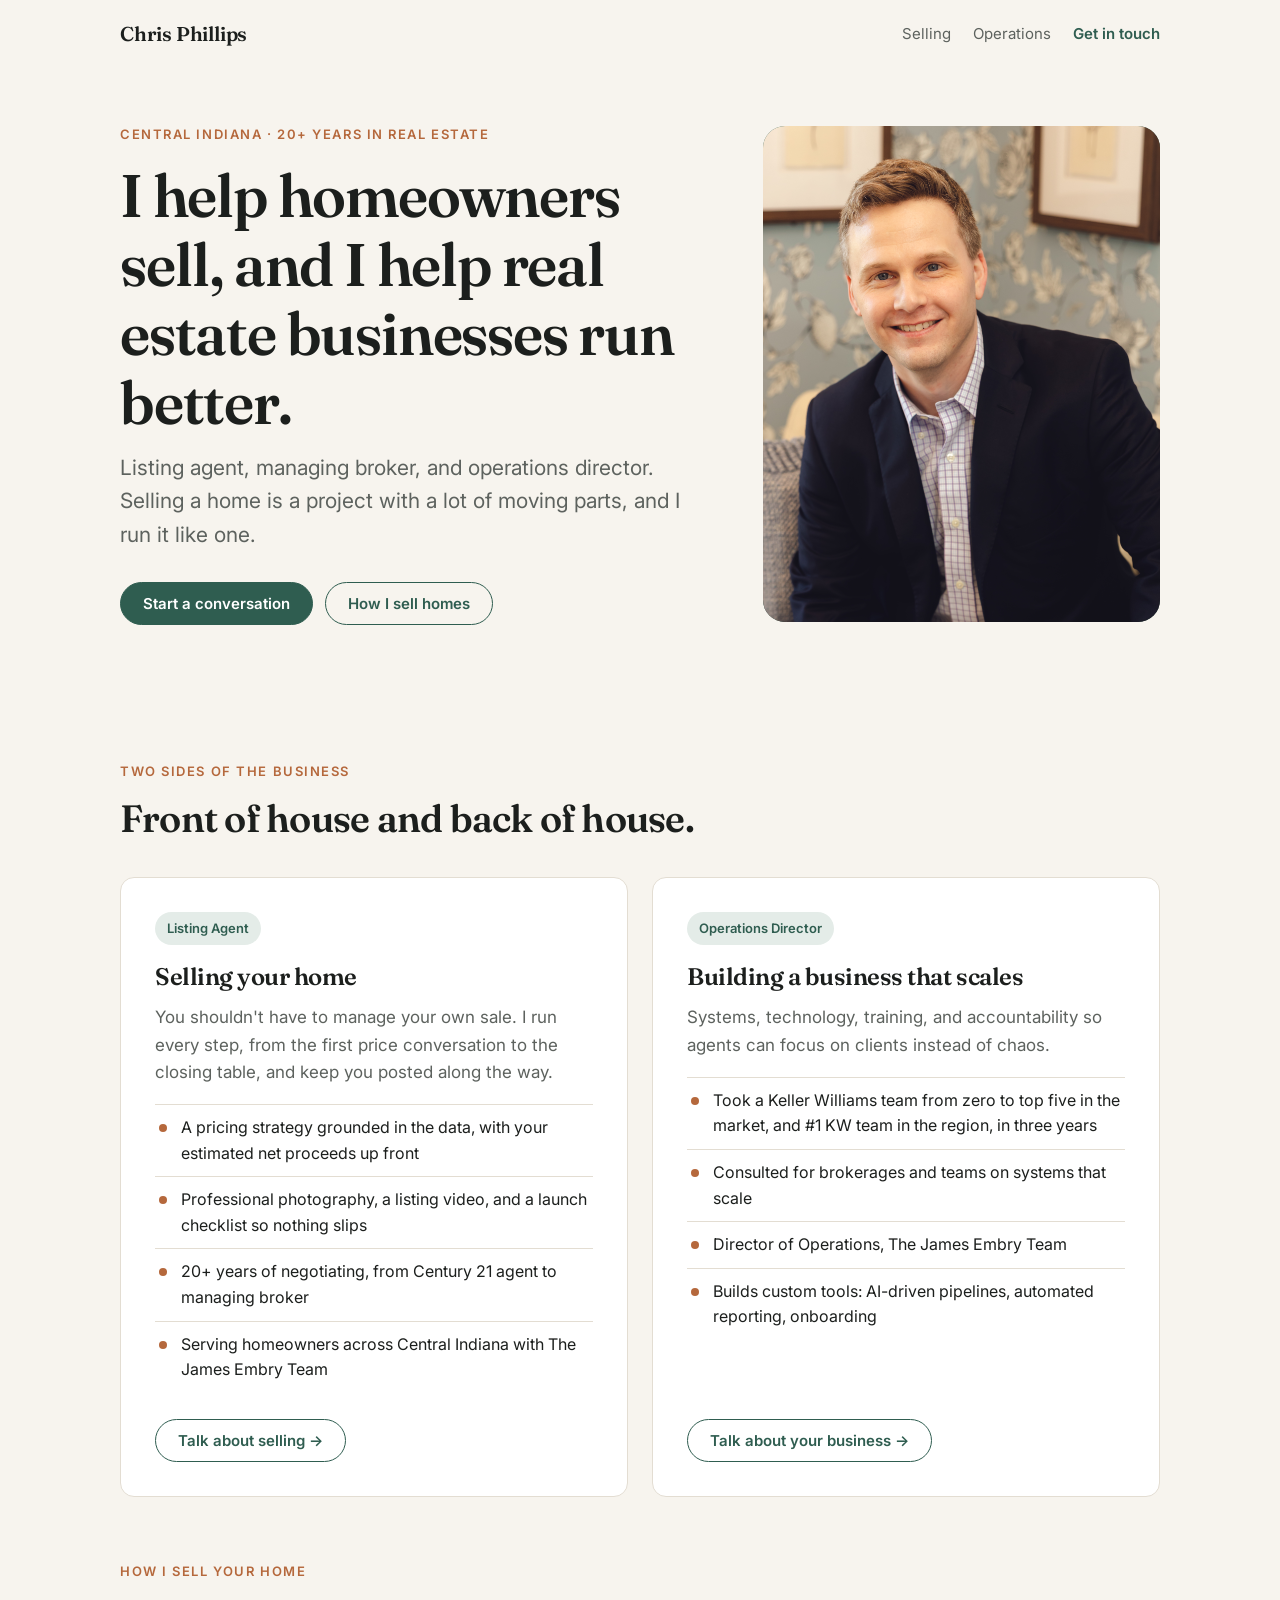
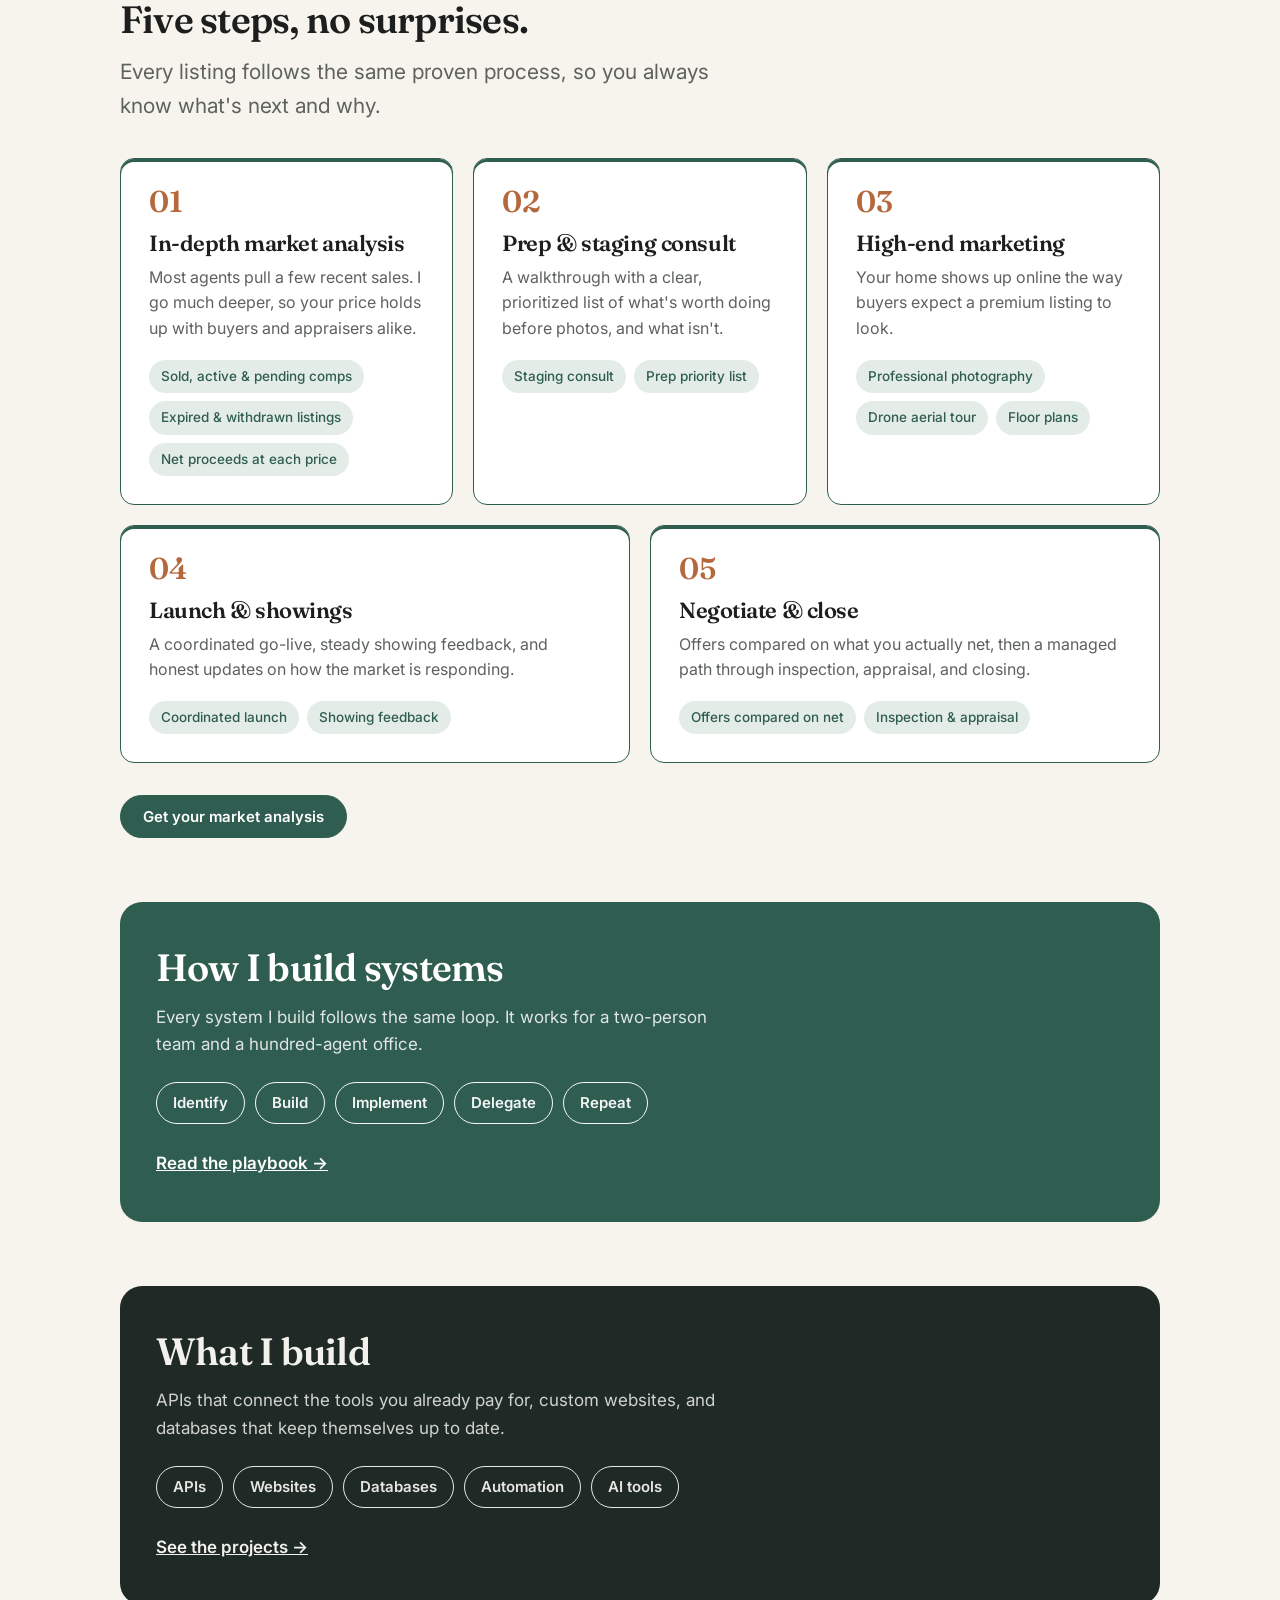
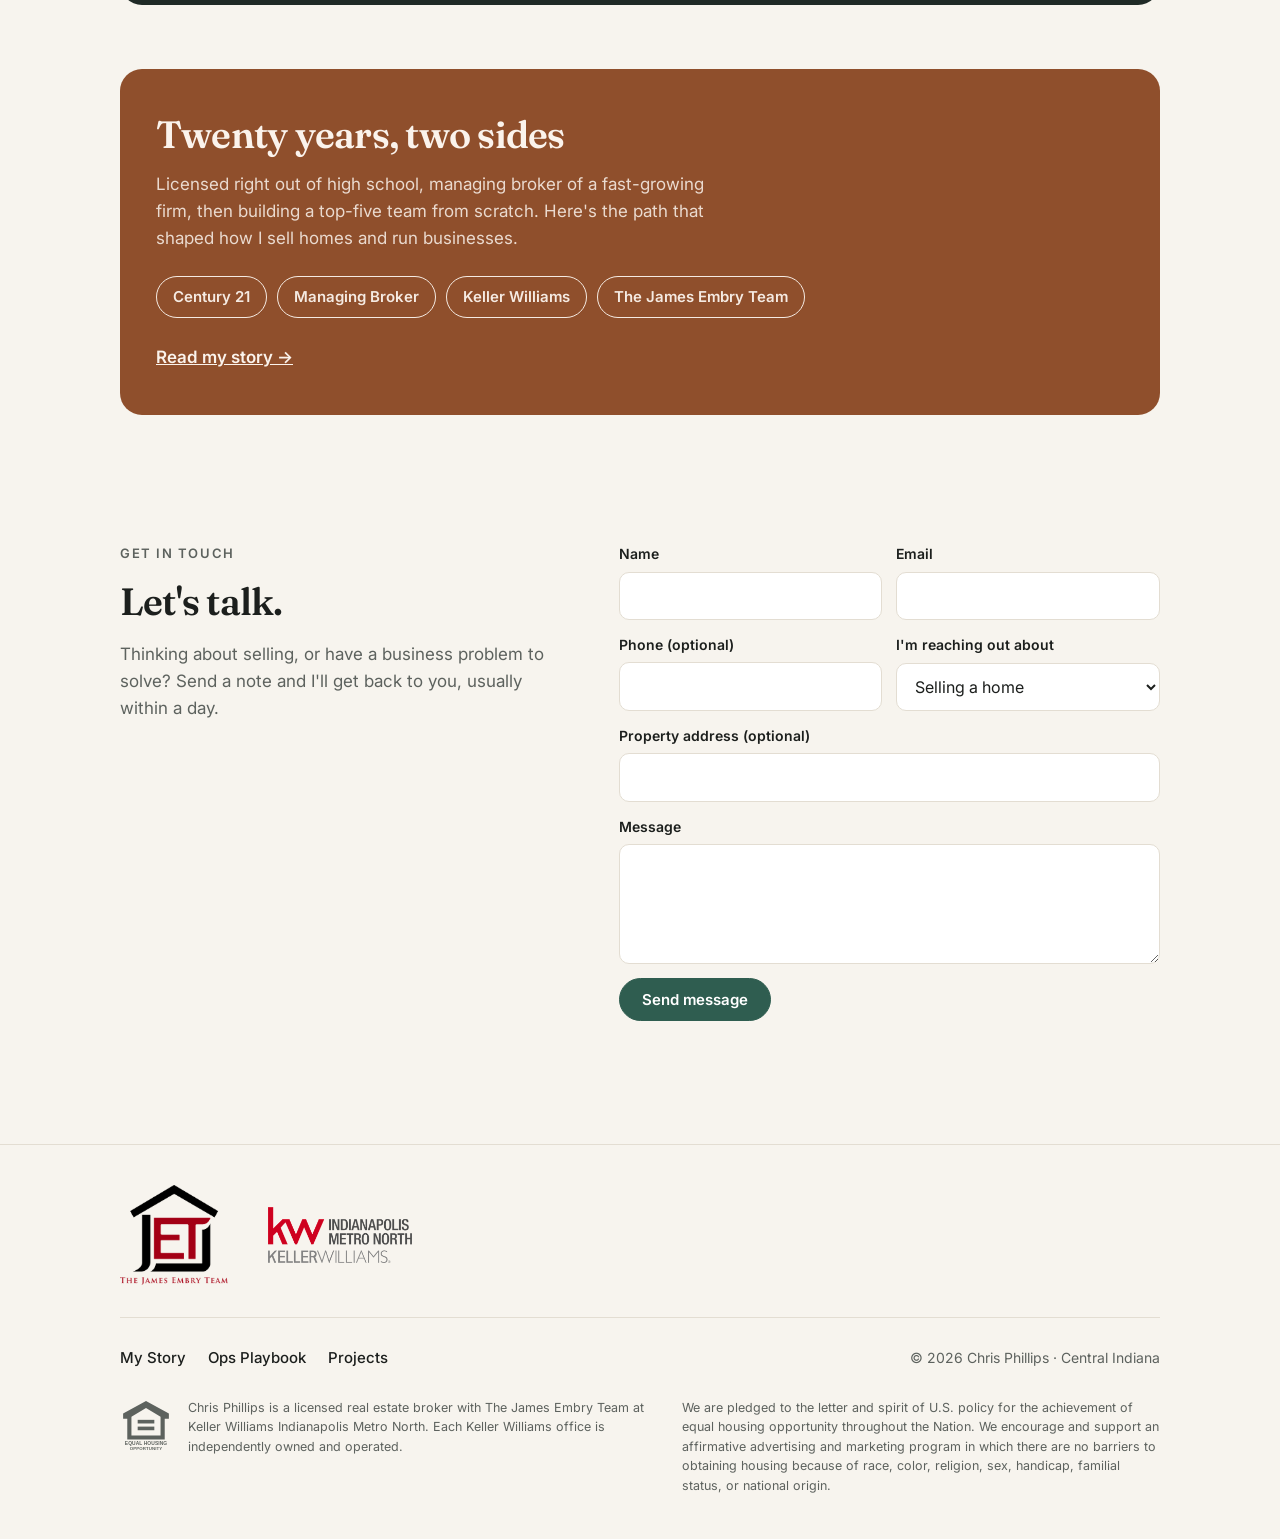
==== index.html @ 68f27537 "Remove email address; forms only" ====
<!doctype html>
<html lang="en">
<head>
  <meta charset="utf-8">
  <meta name="viewport" content="width=device-width, initial-scale=1">
  <title>Chris Phillips — Real Estate &amp; Operations</title>
  <meta name="description" content="Chris Phillips helps Central Indiana homeowners sell with a proven, systems-driven listing process. 20+ years as a listing agent, managing broker, and operations director.">
  <meta property="og:title" content="Chris Phillips — Real Estate & Operations">
  <meta property="og:description" content="Helping Central Indiana homeowners sell, and helping real estate businesses run better.">
  <meta property="og:url" content="https://chrisphillips.co/">
  <link rel="icon" href="/favicon.ico" sizes="48x48">
  <link rel="icon" href="/favicon.svg" type="image/svg+xml">
  <link rel="apple-touch-icon" href="/apple-touch-icon.png">
  <link rel="manifest" href="/site.webmanifest">
  <meta name="theme-color" content="#2f5d50">
  <link rel="preconnect" href="https://fonts.googleapis.com">
  <link rel="preconnect" href="https://fonts.gstatic.com" crossorigin>
  <link href="https://fonts.googleapis.com/css2?family=Fraunces:opsz,wght@9..144,600&family=Inter:wght@400;500;600&display=swap" rel="stylesheet">
  <link rel="stylesheet" href="styles.css">
</head>
<body>
  <div class="wrap">
    <nav class="nav">
      <a class="brand" href="/">Chris Phillips</a>
      <div class="nav-links">
        <a href="#selling">Selling</a>
        <a href="#operations">Operations</a>
        <a class="nav-cta" href="#contact">Get in touch</a>
      </div>
    </nav>

    <!-- HERO -->
    <header class="hero">
      <div>
        <p class="eyebrow">Central Indiana · 20+ years in real estate</p>
        <h1>I help homeowners sell, and I help real estate businesses run better.</h1>
        <p class="lede">Listing agent, managing broker, and operations director. Selling a home is a project with a lot of moving parts, and I run it like one.</p>
        <div class="btns">
          <a class="btn btn-primary" href="#contact">Start a conversation</a>
          <a class="btn btn-ghost" href="#process">How I sell homes</a>
        </div>
      </div>
      <div class="portrait fx-frame">
        <span>CP</span>
        <img src="images/chris_phillips.png" alt="Chris Phillips" data-fx onerror="this.remove()">
      </div>
    </header>
  </div>

  <!-- TWO PILLARS -->
  <section>
    <div class="wrap">
      <div class="section-head">
        <p class="eyebrow">Two sides of the business</p>
        <h2>Front of house and back of house.</h2>
      </div>
      <div class="pillars">
        <article class="card" id="selling">
          <span class="tag">Listing Agent</span>
          <h3>Selling your home</h3>
          <p>You shouldn't have to manage your own sale. I run every step, from the first price conversation to the closing table, and keep you posted along the way.</p>
          <ul>
            <li>A pricing strategy grounded in the data, with your estimated net proceeds up front</li>
            <li>Professional photography, a listing video, and a launch checklist so nothing slips</li>
            <li>20+ years of negotiating, from Century 21 agent to managing broker</li>
            <li>Serving homeowners across Central Indiana with The James Embry Team</li>
          </ul>
          <a class="btn btn-ghost" href="#contact" data-topic="Selling a home">Talk about selling →</a>
        </article>

        <article class="card" id="operations">
          <span class="tag">Operations Director</span>
          <h3>Building a business that scales</h3>
          <p>Systems, technology, training, and accountability so agents can focus on clients instead of chaos.</p>
          <ul>
            <li>Took a Keller Williams team from zero to top five in the market, and #1 KW team in the region, in three years</li>
            <li>Consulted for brokerages and teams on systems that scale</li>
            <li>Director of Operations, The James Embry Team</li>
            <li>Builds custom tools: AI-driven pipelines, automated reporting, onboarding</li>
          </ul>
          <a class="btn btn-ghost" href="#contact" data-topic="Operations / consulting">Talk about your business →</a>
        </article>
      </div>
    </div>
  </section>

  <!-- SELLER PROCESS -->
  <section id="process" style="padding-top:0">
    <div class="wrap">
      <div class="section-head">
        <p class="eyebrow">How I sell your home</p>
        <h2>Five steps, no surprises.</h2>
        <p class="lede" style="margin:0">Every listing follows the same proven process, so you always know what's next and why.</p>
      </div>
      <ol class="process">
        <li class="process-step">
          <span class="process-num">01</span>
          <h3>In-depth market analysis</h3>
          <p>Most agents pull a few recent sales. I go much deeper, so your price holds up with buyers and appraisers alike.</p>
          <ul class="chips">
            <li>Sold, active &amp; pending comps</li>
            <li>Expired &amp; withdrawn listings</li>
            <li>Net proceeds at each price</li>
          </ul>
        </li>
        <li class="process-step">
          <span class="process-num">02</span>
          <h3>Prep &amp; staging consult</h3>
          <p>A walkthrough with a clear, prioritized list of what's worth doing before photos, and what isn't.</p>
          <ul class="chips">
            <li>Staging consult</li>
            <li>Prep priority list</li>
          </ul>
        </li>
        <li class="process-step">
          <span class="process-num">03</span>
          <h3>High-end marketing</h3>
          <p>Your home shows up online the way buyers expect a premium listing to look.</p>
          <ul class="chips">
            <li>Professional photography</li>
            <li>Drone aerial tour</li>
            <li>Floor plans</li>
          </ul>
        </li>
        <li class="process-step">
          <span class="process-num">04</span>
          <h3>Launch &amp; showings</h3>
          <p>A coordinated go-live, steady showing feedback, and honest updates on how the market is responding.</p>
          <ul class="chips">
            <li>Coordinated launch</li>
            <li>Showing feedback</li>
          </ul>
        </li>
        <li class="process-step">
          <span class="process-num">05</span>
          <h3>Negotiate &amp; close</h3>
          <p>Offers compared on what you actually net, then a managed path through inspection, appraisal, and closing.</p>
          <ul class="chips">
            <li>Offers compared on net</li>
            <li>Inspection &amp; appraisal</li>
          </ul>
        </li>
      </ol>
      <div class="btns" style="margin-top:32px">
        <a class="btn btn-primary" href="#contact" data-topic="Selling a home">Get your market analysis</a>
      </div>
    </div>
  </section>

  <!-- METHOD -->
  <section style="padding-top:0">
    <div class="wrap">
      <div class="method">
        <h2>How I build systems</h2>
        <p>Every system I build follows the same loop. It works for a two-person team and a hundred-agent office.</p>
        <div class="steps">
          <span>Identify</span><span>Build</span><span>Implement</span><span>Delegate</span><span>Repeat</span>
        </div>
        <a href="playbook.html">Read the playbook →</a>
      </div>
    </div>
  </section>

  <!-- PROJECTS -->
  <section style="padding-top:0">
    <div class="wrap">
      <div class="method method--ink">
        <h2>What I build</h2>
        <p>APIs that connect the tools you already pay for, custom websites, and databases that keep themselves up to date.</p>
        <div class="steps">
          <span>APIs</span><span>Websites</span><span>Databases</span><span>Automation</span><span>AI tools</span>
        </div>
        <a href="projects.html">See the projects →</a>
      </div>
    </div>
  </section>

  <!-- STORY -->
  <section style="padding-top:0">
    <div class="wrap">
      <div class="method method--warm">
        <h2>Twenty years, two sides</h2>
        <p>Licensed right out of high school, managing broker of a fast-growing firm, then building a top-five team from scratch. Here's the path that shaped how I sell homes and run businesses.</p>
        <div class="steps">
          <span>Century 21</span><span>Managing Broker</span><span>Keller Williams</span><span>The James Embry Team</span>
        </div>
        <a href="story.html">Read my story →</a>
      </div>
    </div>
  </section>

  <!-- CONTACT -->
  <section id="contact">
    <div class="wrap contact">
      <div class="contact-meta">
        <p class="eyebrow">Get in touch</p>
        <h2>Let's talk.</h2>
        <p>Thinking about selling, or have a business problem to solve? Send a note and I'll get back to you, usually within a day.</p>
      </div>

      <form id="contact-form" novalidate>
        <div class="row">
          <label>Name<input name="name" required autocomplete="name"></label>
          <label>Email<input type="email" name="email" required autocomplete="email"></label>
        </div>
        <div class="row">
          <label>Phone (optional)<input type="tel" name="phone" autocomplete="tel"></label>
          <label>I'm reaching out about
            <select name="topic" id="topic">
              <option>Selling a home</option>
              <option>Operations / consulting</option>
              <option>Joining a team</option>
              <option>Something else</option>
            </select>
          </label>
        </div>
        <label id="address-field">Property address (optional)<input name="property_address" autocomplete="street-address"></label>
        <label>Message<textarea name="message" required></textarea></label>
        <input class="hp" type="text" name="company" tabindex="-1" autocomplete="off" aria-hidden="true">
        <div><button class="btn btn-primary" type="submit">Send message</button></div>
        <p class="form-status" id="form-status" role="status"></p>
      </form>
    </div>
  </section>

  <footer>
    <div class="wrap">
      <div class="foot-brands">
        <picture>
          <source srcset="images/logos/jet-dark.png" media="(prefers-color-scheme: dark)">
          <img class="logo-jet" src="images/logos/jet.png" alt="The James Embry Team" width="320" height="295" loading="lazy">
        </picture>
        <picture>
          <source srcset="images/logos/kw-dark.png" media="(prefers-color-scheme: dark)">
          <img class="logo-kw" src="images/logos/kw.png" alt="Keller Williams Indianapolis Metro North" width="560" height="218" loading="lazy">
        </picture>
      </div>
      <div class="foot">
        <div class="foot-links">
          <a href="story.html">My Story</a>
          <a href="playbook.html">Ops Playbook</a>
          <a href="projects.html">Projects</a>
        </div>
        <p class="fine">© <span id="yr">2026</span> Chris Phillips · Central Indiana</p>
      </div>
      <div class="legal">
        <svg class="eho" xmlns="http://www.w3.org/2000/svg" viewBox="0 0 100 100" role="img" aria-label="Equal Housing Opportunity"><path d="M50 6 6 30v10h8v40h72V40h8V30L50 6Zm28 66H22V36l28-17 28 17v36Z" fill="currentColor"/><rect x="34" y="42" width="32" height="7" fill="currentColor"/><rect x="34" y="55" width="32" height="7" fill="currentColor"/><text x="50" y="91" text-anchor="middle" font-family="Arial, Helvetica, sans-serif" font-weight="700" font-size="9.4" letter-spacing=".2" fill="currentColor">EQUAL HOUSING</text><text x="50" y="100" text-anchor="middle" font-family="Arial, Helvetica, sans-serif" font-weight="700" font-size="8.4" letter-spacing=".2" fill="currentColor">OPPORTUNITY</text></svg>
        <p>Chris Phillips is a licensed real estate broker with The James Embry Team at Keller Williams Indianapolis Metro North. Each Keller Williams office is independently owned and operated.</p>
        <p>We are pledged to the letter and spirit of U.S. policy for the achievement of equal housing opportunity throughout the Nation. We encourage and support an affirmative advertising and marketing program in which there are no barriers to obtaining housing because of race, color, religion, sex, handicap, familial status, or national origin.</p>
      </div>
    </div>
  </footer>

  <script src="fx-image.js" defer></script>
  <script src="site-config.js"></script>
  <script src="leads.js"></script>
  <script>
    document.getElementById('yr').textContent = new Date().getFullYear();

    // Card buttons pre-select the topic
    document.querySelectorAll('[data-topic]').forEach(function (a) {
      a.addEventListener('click', function () {
        document.getElementById('topic').value = a.dataset.topic;
      });
    });

    // Show the property address field only for seller inquiries
    var topicSel = document.getElementById('topic');
    var addr = document.getElementById('address-field');
    function syncAddress() { addr.style.display = topicSel.value === 'Selling a home' ? '' : 'none'; }
    topicSel.addEventListener('change', syncAddress);
    document.querySelectorAll('[data-topic]').forEach(function (a) { a.addEventListener('click', syncAddress); });
    syncAddress();

    // Submit to the Google Sheet (via Apps Script); falls back to email until it's connected
    var form = document.getElementById('contact-form');
    var formStatus = document.getElementById('form-status');
    var cfg = window.SITE_CONFIG || {};
    form.addEventListener('submit', function (e) {
      e.preventDefault();
      if (!form.reportValidity()) return;
      var d = new FormData(form);
      var fields = {
        form: 'website-contact',
        lead_id: Leads.newId(),
        stage: 'complete',
        name: d.get('name'), email: d.get('email'), phone: d.get('phone') || '',
        topic: d.get('topic'),
        address: d.get('topic') === 'Selling a home' ? (d.get('property_address') || '') : '',
        message: d.get('message'),
        company: d.get('company')
      };
      if (!Leads.configured) {
        formStatus.textContent = 'The form is temporarily unavailable. Please try again shortly.';
        return;
      }
      var btn = form.querySelector('button[type=submit]');
      btn.disabled = true; formStatus.textContent = 'Sending\u2026';
      Leads.submit(fields).then(function () {
        form.reset(); syncAddress(); formStatus.textContent = 'Thanks! I\u2019ll be in touch soon.';
      }).catch(function () {
        formStatus.textContent = 'Something went wrong. Please check your connection and try again.';
      }).then(function () { btn.disabled = false; });
    });
  </script>
</body>
</html>
---- styles.css ----
/* chrisphillips.co — shared styles */
:root {
  --bg: #f7f4ee;
  --surface: #ffffff;
  --ink: #1c1f1d;
  --muted: #5d625e;
  --line: #e3ddd2;
  --accent: #2f5d50;       /* deep green */
  --accent-ink: #ffffff;
  --accent-soft: #e4ece8;
  --warm: #b5683c;         /* copper highlight */
  --shine-a: #c08a2a;      /* gold glint */
  --shine-b: #f2c75c;      /* hot spot */
  --radius: 14px;
  --max: 1080px;
  --serif: "Fraunces", Georgia, serif;
  --sans: "Inter", system-ui, -apple-system, "Segoe UI", sans-serif;
}
@media (prefers-color-scheme: dark) {
  :root {
    --bg: #141715;
    --surface: #1c201e;
    --ink: #eef0ec;
    --muted: #a3aaa5;
    --line: #2d332f;
    --accent: #7fb8a5;
    --accent-ink: #0f1311;
    --accent-soft: #23302b;
    --warm: #e0996d;
    --shine-a: #e9c98a;
    --shine-b: #ffffff;
  }
}

* { box-sizing: border-box; }
[hidden] { display: none !important; }
html { scroll-behavior: smooth; }
body {
  margin: 0;
  background: var(--bg);
  color: var(--ink);
  font: 400 17px/1.6 var(--sans);
  -webkit-font-smoothing: antialiased;
}
img { max-width: 100%; display: block; }
a { color: var(--accent); }
.wrap { max-width: var(--max); margin: 0 auto; padding: 0 20px; }

/* Nav */
.nav { display: flex; align-items: center; justify-content: space-between; padding: 22px 0; }
.brand { font: 600 20px/1 var(--serif); color: var(--ink); text-decoration: none; letter-spacing: -0.01em; }
.nav-links { display: flex; gap: 22px; }
.nav-links a { color: var(--muted); text-decoration: none; font-size: 15px; }
.nav-links a:hover { color: var(--ink); }
@media (max-width: 600px) { .nav-links a:not(.nav-cta) { display: none; } }
.nav-cta { color: var(--accent) !important; font-weight: 600; }

/* Type */
h1, h2, h3 { font-family: var(--serif); font-weight: 600; letter-spacing: -0.02em; line-height: 1.15; margin: 0 0 14px; }
h1 { font-size: clamp(36px, 6vw, 60px); }
h2 { font-size: clamp(28px, 4vw, 38px); }
h3 { font-size: 24px; }
.eyebrow { font-size: 13px; font-weight: 600; letter-spacing: 0.12em; text-transform: uppercase; color: var(--warm); margin: 0 0 16px; }
.lede { font-size: clamp(18px, 2.2vw, 21px); color: var(--muted); max-width: 620px; margin: 0 0 30px; }

/* Buttons */
.btns { display: flex; flex-wrap: wrap; gap: 12px; }
.btn {
  display: inline-block; padding: 13px 22px; border-radius: 999px;
  font: 600 15px/1 var(--sans); text-decoration: none; cursor: pointer;
  border: 1.5px solid var(--accent); transition: transform .15s, background .15s;
}
.btn:hover { transform: translateY(-1px); }
.btn-primary { background: var(--accent); color: var(--accent-ink); }
.btn-ghost { background: transparent; color: var(--accent); }

/* Hero */
.hero { display: grid; grid-template-columns: 1.5fr 1fr; gap: 48px; align-items: center; padding: 56px 0 72px; }
.portrait {
  aspect-ratio: 4 / 5; border-radius: 22px; overflow: hidden; position: relative;
  background: linear-gradient(150deg, var(--accent) 0%, #1d3a32 100%);
  display: grid; place-items: center;
}
.portrait span { font: 600 96px/1 var(--serif); color: rgba(255,255,255,.9); }
.portrait img { position: absolute; inset: 0; width: 100%; height: 100%; object-fit: cover; }
@media (max-width: 820px) {
  .hero { grid-template-columns: 1fr; padding-top: 24px; gap: 32px; }
  .portrait { max-width: 260px; order: -1; }
}

/* Pillars */
section { padding: 64px 0; }
.section-head { max-width: 640px; margin-bottom: 36px; }
.pillars { display: grid; grid-template-columns: 1fr 1fr; gap: 24px; }
@media (max-width: 820px) { .pillars { grid-template-columns: 1fr; } }
.card {
  background: var(--surface); border: 1px solid var(--line); border-radius: var(--radius);
  padding: 34px; display: flex; flex-direction: column;
}
.card .tag { font-size: 13px; font-weight: 600; color: var(--accent); background: var(--accent-soft); padding: 6px 12px; border-radius: 999px; align-self: flex-start; margin-bottom: 18px; }
.card p { color: var(--muted); margin: 0 0 18px; }
.card ul { margin: 0 0 26px; padding: 0; list-style: none; }
.card li { padding: 10px 0 10px 26px; border-top: 1px solid var(--line); position: relative; font-size: 16px; }
.card li::before { content: ""; position: absolute; left: 4px; top: 19px; width: 8px; height: 8px; border-radius: 50%; background: var(--warm); }
.card .btn { margin-top: auto; align-self: flex-start; }

/* Seller process */
.process { list-style: none; margin: 0; padding: 0; display: grid; grid-template-columns: repeat(6, 1fr); gap: 20px; }
.process-step { grid-column: span 2; display: flex; flex-direction: column; background: var(--surface); border: 1px solid var(--accent); box-shadow: inset 0 3px 0 var(--accent); border-radius: var(--radius); padding: 28px; }
.process-step:nth-child(n+4) { grid-column: span 3; }
.process-num { display: block; font: 600 30px/1 var(--serif); color: var(--warm); margin-bottom: 14px; }
.process-step h3 { font-size: 22px; margin-bottom: 8px; }
.process-step p { color: var(--muted); margin: 0; font-size: 16px; }
.process-step .chips { margin-top: 18px; }
.chips { list-style: none; margin: 18px 0 0; padding: 0; display: flex; flex-wrap: wrap; gap: 8px; }
.chips li { font-size: 13.5px; font-weight: 500; color: var(--accent); background: var(--accent-soft); border-radius: 999px; padding: 6px 12px; }
@media (max-width: 900px) { .process { grid-template-columns: 1fr 1fr; } .process-step, .process-step:nth-child(n+4) { grid-column: span 1; } .process-step:last-child { grid-column: span 2; } }
@media (max-width: 600px) { .process { grid-template-columns: 1fr; } .process-step, .process-step:nth-child(n+4), .process-step:last-child { grid-column: span 1; } }

/* Method strip */
.method { background: var(--accent); color: var(--accent-ink); border-radius: 22px; padding: 44px 36px; }
.method h2 { color: inherit; }
.method p { opacity: .85; margin: 0 0 24px; max-width: 560px; }
.steps { display: flex; flex-wrap: wrap; gap: 10px; margin-bottom: 26px; }
.steps span { border: 1px solid currentColor; border-radius: 999px; padding: 8px 16px; font-weight: 600; font-size: 15px; opacity: .95; }
.method a { color: inherit; font-weight: 600; }
.method--ink { background: #1f2a26; color: #f2f1ec; }
.method--warm { background: #8f4f2c; color: #fbf3ec; }
.method--warm { --shine-a: #f3cf96; --shine-b: #ffffff; }
@media (prefers-color-scheme: dark) {
  .method--ink { background: var(--surface); color: var(--ink); border: 1px solid var(--line); }
  .method--warm { background: #e0996d; color: #1d130d; }
}

/* Contact */
.contact { display: grid; grid-template-columns: 1fr 1.2fr; gap: 48px; }
@media (max-width: 820px) { .contact { grid-template-columns: 1fr; gap: 24px; } }
.contact-meta p { color: var(--muted); }
.contact-meta a { font-weight: 600; }
form { display: grid; gap: 14px; }
.row { display: grid; grid-template-columns: 1fr 1fr; gap: 14px; }
@media (max-width: 560px) { .row { grid-template-columns: 1fr; } }
label { font-size: 14px; font-weight: 600; display: grid; gap: 6px; }
input, select, textarea {
  font: 400 16px/1.4 var(--sans); color: var(--ink); background: var(--surface);
  border: 1px solid var(--line); border-radius: 10px; padding: 12px 14px; width: 100%;
}
input:focus, select:focus, textarea:focus { outline: 2px solid var(--accent); outline-offset: 1px; border-color: transparent; }
textarea { min-height: 120px; resize: vertical; }
.hp { position: absolute; left: -9999px; }
.form-status { font-size: 15px; min-height: 1.4em; margin: 0; }

/* Subpages */
.page-hero { padding: 40px 0 24px; max-width: 720px; }
.prose { max-width: 720px; padding-bottom: 48px; }
.prose h2 { margin-top: 44px; }
.prose p, .prose li { color: var(--muted); }
.prose strong { color: var(--ink); }
.step { display: grid; grid-template-columns: 56px 1fr; gap: 18px; padding: 28px 0; border-top: 1px solid var(--line); }
.step-num { font: 600 34px/1 var(--serif); color: var(--warm); }
.step { position: relative; isolation: isolate; }
.step::before {
  content: ""; position: absolute; inset: 0 -16px; z-index: -1; border-radius: var(--radius);
  background:
    radial-gradient(120% 140% at 0% 0%, color-mix(in srgb, var(--accent) 14%, transparent), transparent 60%),
    linear-gradient(100deg, color-mix(in srgb, var(--accent) 9%, transparent), color-mix(in srgb, var(--accent) 2%, transparent) 75%);
  box-shadow: inset 3px 0 0 color-mix(in srgb, var(--accent) 55%, transparent);
  opacity: 0; transition: opacity .45s ease;
}
.step:hover::before, .step:focus-within::before, .step.is-selected::before { opacity: 1; }
.step:focus { outline: none; }
.step:focus-visible::before { opacity: 1; box-shadow: inset 3px 0 0 var(--accent), 0 0 0 2px color-mix(in srgb, var(--accent) 40%, transparent); }
.step:hover + .step, .step:focus-within + .step { border-top-color: transparent; }
.step:hover, .step:focus-within, .step.is-selected { border-top-color: transparent; }
.step h3 { margin-bottom: 8px; }
.step p { margin: 0; color: var(--muted); }
.project { background: var(--surface); border: 1px solid var(--line); border-radius: var(--radius); padding: 28px; margin-bottom: 18px; }
.project p { margin: 0; color: var(--muted); }
.project .tag { font-size: 12px; font-weight: 600; letter-spacing: .08em; text-transform: uppercase; color: var(--warm); margin-bottom: 8px; display: block; }
.projects-head { font-size: clamp(24px, 3vw, 30px); margin: 8px 0 20px; }
.prose .projects-head ~ .projects-head { margin-top: 48px; }
.project .chips { margin-top: 16px; }
.project h3 { margin-bottom: 8px; }
.cta-band { border-top: 1px solid var(--line); padding: 40px 0 8px; }

/* Footer */
footer { border-top: 1px solid var(--line); padding: 40px 0 44px; margin-top: 24px; }
.foot-brands { display: flex; flex-wrap: wrap; align-items: center; gap: 28px 40px; padding-bottom: 32px; margin-bottom: 28px; border-bottom: 1px solid var(--line); }
.foot-brands img { display: block; width: auto; }
.logo-jet { height: 100px; }
.logo-kw { height: 56px; }
@media (max-width: 560px) { .logo-jet { height: 80px; } .logo-kw { height: 44px; } }
.legal { display: flex; gap: 16px; align-items: flex-start; flex-wrap: wrap; margin-top: 28px; }
.legal .eho { width: 52px; height: 52px; flex: none; color: var(--muted); }
.legal p { flex: 1 1 260px; margin: 0; font-size: 12.5px; line-height: 1.55; color: var(--muted); }
.foot { display: flex; flex-wrap: wrap; justify-content: space-between; gap: 18px; align-items: center; }
.foot-links { display: flex; flex-wrap: wrap; gap: 22px; }
.foot-links a { color: var(--ink); text-decoration: none; font-size: 15px; font-weight: 500; }
.foot-links a:hover { color: var(--accent); }
.fine { color: var(--muted); font-size: 14px; margin: 0; }

/* Image effect (fx-image.js) */
.fx-frame { position: relative; overflow: hidden; }
.fx-canvas { position: absolute; inset: 0; width: 100%; height: 100%; display: block; pointer-events: none; }
.fx-frame.fx-ready img[data-fx] { opacity: 0; }
.fx-frame.fx-fallback img[data-fx] { animation: fx-fade 1.2s ease-out both; }
@keyframes fx-fade { from { opacity: 0; } to { opacity: 1; } }

/* Reflective border glint on hover / focus */
@property --fx-angle { syntax: '<angle>'; initial-value: 0deg; inherits: false; }
.card, .process-step, .project, .method { position: relative; }
.card::after, .process-step::after, .project::after, .method::after {
  content: ""; position: absolute; inset: -1px; border-radius: inherit; padding: 2px;
  pointer-events: none; opacity: 0; transition: opacity .7s ease;
  background: conic-gradient(from var(--fx-angle),
    transparent 0deg, transparent 15deg,
    var(--shine-a) 45deg, var(--shine-b) 65deg, var(--shine-a) 85deg,
    transparent 120deg, transparent 195deg,
    var(--shine-a) 220deg, var(--shine-b) 235deg, var(--shine-a) 250deg,
    transparent 280deg, transparent 360deg);
  -webkit-mask: linear-gradient(#000 0 0) content-box, linear-gradient(#000 0 0);
  -webkit-mask-composite: xor; mask-composite: exclude;
  animation: fx-shine 9s linear infinite, fx-glint 3.7s ease-in-out infinite;
  animation-play-state: paused;
}
.card:hover::after, .card:focus-within::after,
.process-step:hover::after, .process-step:focus-within::after,
.project:hover::after, .project:focus-within::after,
.method:hover::after, .method:focus-within::after { opacity: 1; animation-play-state: running; }
@keyframes fx-shine { to { --fx-angle: 360deg; } }
@keyframes fx-glint {
  0%, 100% { filter: brightness(.75) saturate(.9); }
  35%      { filter: brightness(1.35) saturate(1.1); }
  60%      { filter: brightness(.9); }
  80%      { filter: brightness(1.2); }
}
@media (prefers-reduced-motion: reduce) {
  .card::after, .process-step::after, .project::after, .method::after { animation: none; --fx-angle: 35deg; }
}

/* ---------- Center Grove landing page ---------- */
.lp-top { display: flex; justify-content: space-between; align-items: center; gap: 12px; flex-wrap: wrap; padding: 22px 0; }
.lp-top .brand { cursor: default; }
.lp-top-note { font-size: 14px; color: var(--muted); }
.lp-hero { display: grid; grid-template-columns: 1fr minmax(0, 480px); gap: 56px; align-items: start; padding: 32px 0 72px; }
@media (max-width: 900px) { .lp-hero { grid-template-columns: 1fr; gap: 32px; padding-top: 8px; } }
.lp-pitch h1 { font-size: clamp(34px, 5vw, 52px); }
.lp-points { list-style: none; margin: 0 0 28px; padding: 0; }
.lp-points li { padding: 12px 0 12px 28px; border-top: 1px solid var(--line); position: relative; color: var(--muted); }
.lp-points li::before { content: ""; position: absolute; left: 4px; top: 21px; width: 9px; height: 9px; border-radius: 50%; background: var(--warm); }
.lp-points strong { color: var(--ink); }
.lp-agent { display: flex; align-items: center; gap: 14px; }
.lp-agent img { width: 64px; height: 64px; border-radius: 50%; object-fit: cover; }
.lp-agent p { margin: 0; font-size: 15px; color: var(--muted); }
.lp-agent strong { color: var(--ink); }
@media (max-width: 900px) { .lp-points, .lp-agent { display: none; } }  /* get mobile visitors to the form fast */

.lp-card { background: var(--surface); border: 1px solid var(--accent); box-shadow: inset 0 3px 0 var(--accent), 0 18px 40px -24px rgba(0,0,0,.35); border-radius: 20px; padding: 32px; position: relative; }
@media (max-width: 560px) { .lp-card { padding: 24px 20px; } }
.lp-progress { height: 6px; border-radius: 999px; background: var(--accent-soft); overflow: hidden; }
.lp-progress span { display: block; height: 100%; width: 25%; background: var(--accent); border-radius: inherit; transition: width .4s ease; }
.lp-count { font-size: 13px; font-weight: 600; letter-spacing: .08em; text-transform: uppercase; color: var(--warm); margin: 14px 0 6px; }
.lp-step { border: 0; padding: 0; margin: 0; display: none; }
.lp-step.is-active { display: grid; gap: 14px; animation: lp-in .35s ease; }
@keyframes lp-in { from { opacity: 0; transform: translateY(6px); } to { opacity: 1; transform: none; } }
.lp-step legend { font: 600 26px/1.2 var(--serif); letter-spacing: -.01em; padding: 0; margin-bottom: 14px; }
.lp-input { font-size: 17px; padding: 14px 16px; }
.lp-auto gmp-place-autocomplete { width: 100%; color-scheme: light; }
@media (prefers-color-scheme: dark) { .lp-auto gmp-place-autocomplete { color-scheme: dark; } }
.lp-link { background: none; border: 0; padding: 0; justify-self: start; color: var(--accent); font: 500 14px var(--sans); text-decoration: underline; cursor: pointer; }
.lp-picked { margin: 0; font-size: 15px; font-weight: 500; color: var(--accent); }
.lp-options { display: grid; gap: 10px; }
.lp-option { display: block; cursor: pointer; font-weight: 500; }
.lp-option input { position: absolute; opacity: 0; pointer-events: none; }
.lp-option span { display: block; padding: 15px 18px; border: 1.5px solid var(--line); border-radius: 12px; font-size: 16px; transition: border-color .2s, background .2s; }
.lp-option:hover span { border-color: var(--accent); }
.lp-option input:checked + span { border-color: var(--accent); background: var(--accent-soft); color: var(--accent); }
.lp-option input:focus-visible + span { outline: 2px solid var(--accent); outline-offset: 2px; }
.lp-consent, .lp-hint { font-size: 12.5px; line-height: 1.5; color: var(--muted); margin: 0; }
.lp-error { margin: 0; font-size: 14px; color: #b3261e; min-height: 0; }
@media (prefers-color-scheme: dark) { .lp-error { color: #ff8a80; } }
.lp-error:empty { display: none; }
.lp-nav { display: flex; gap: 10px; margin-top: 22px; }
.lp-nav .btn-primary { flex: 1; padding: 16px 22px; font-size: 16px; }
.lp-nav .btn:disabled { opacity: .6; cursor: wait; transform: none; }
.lp-fine { text-align: center; font-size: 13px; color: var(--muted); margin: 12px 0 0; }
.lp-done { padding: 12px 0; outline: none; }
.lp-done h2 { margin-bottom: 10px; }
.lp-done p:last-child { color: var(--muted); margin: 0; }
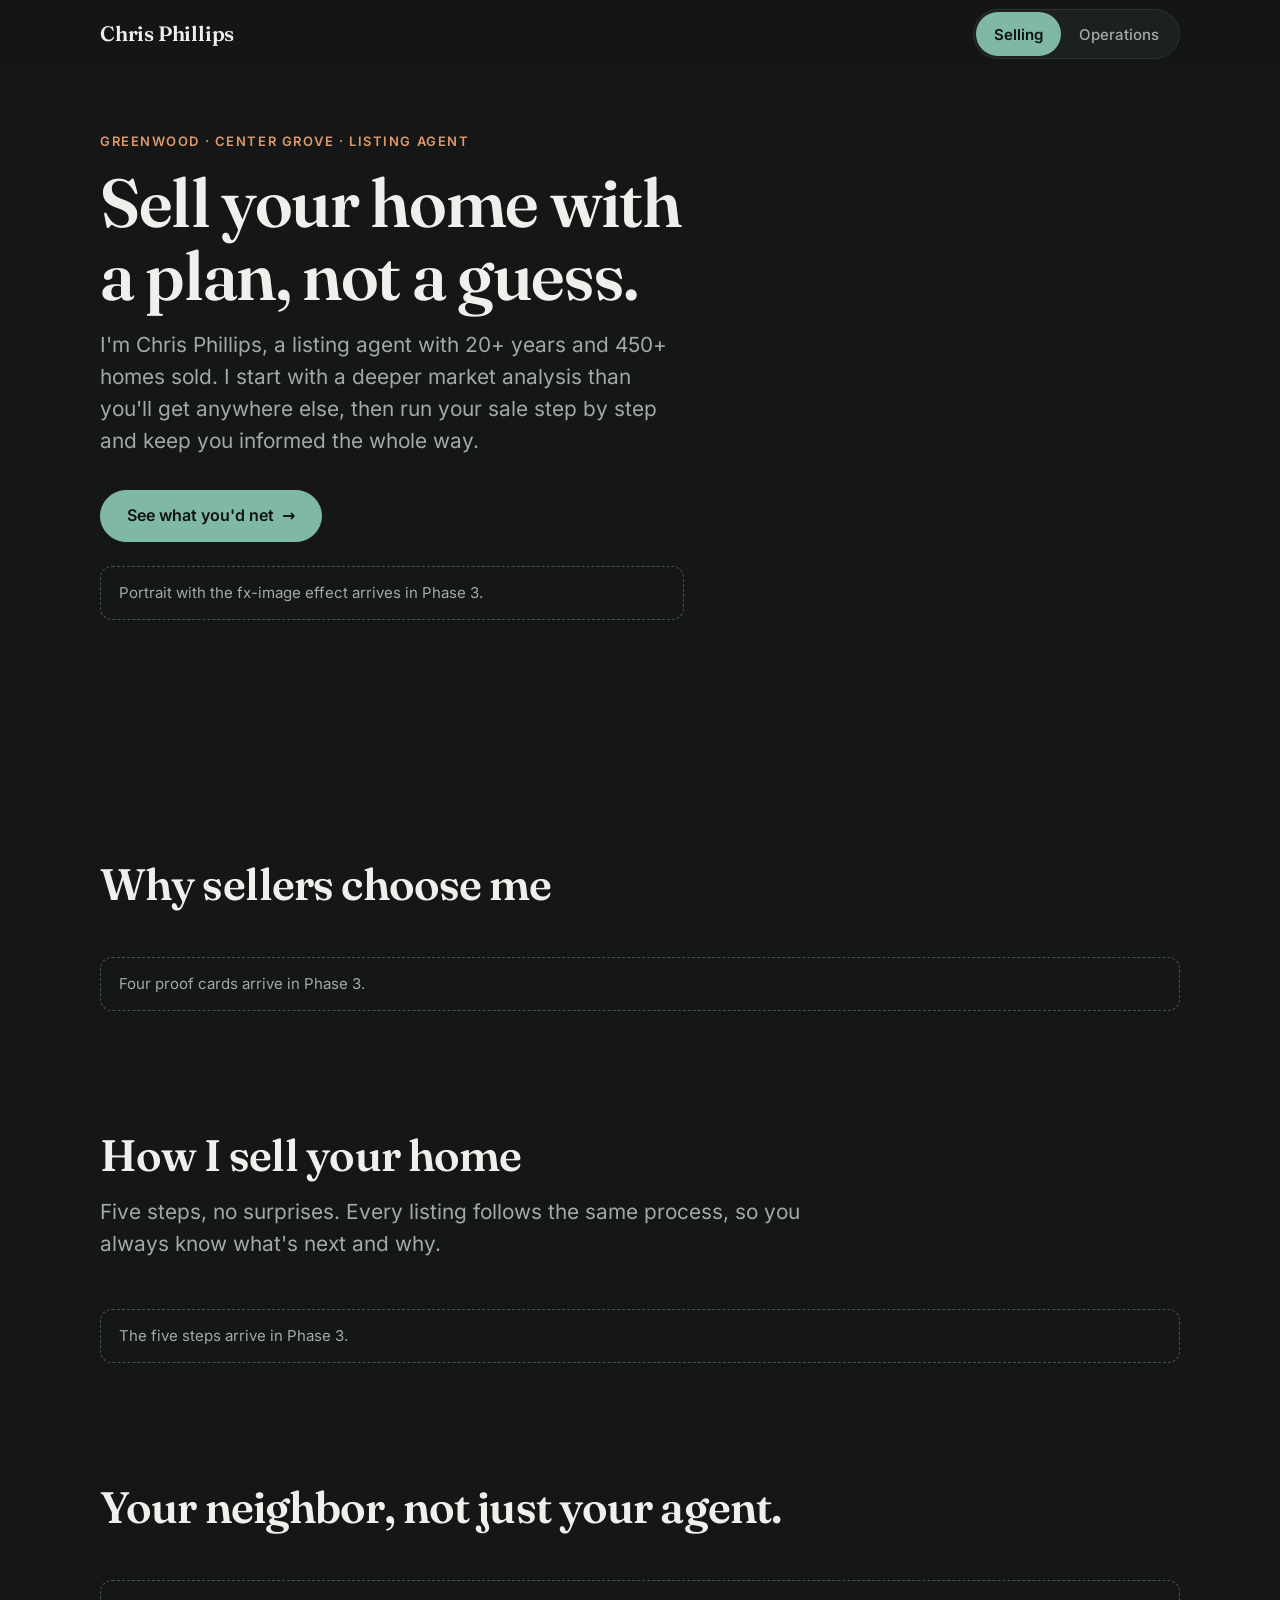
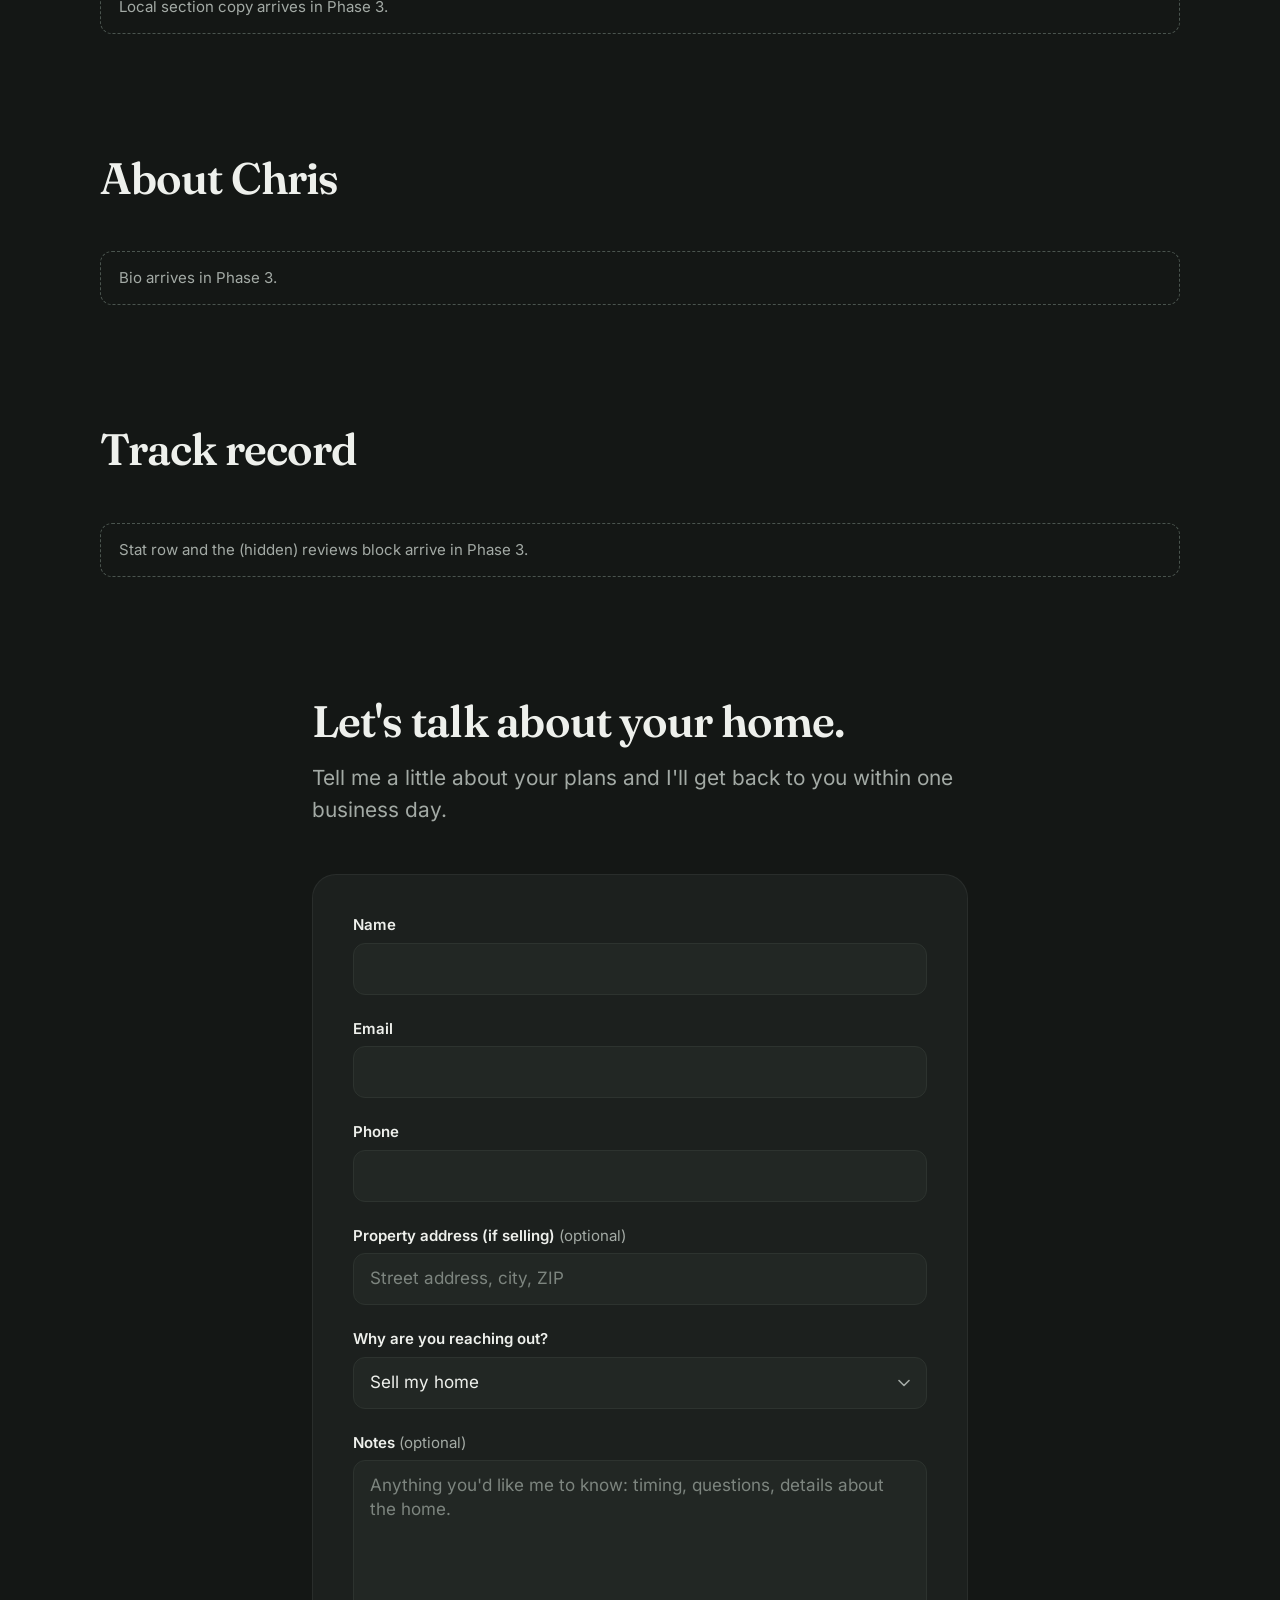
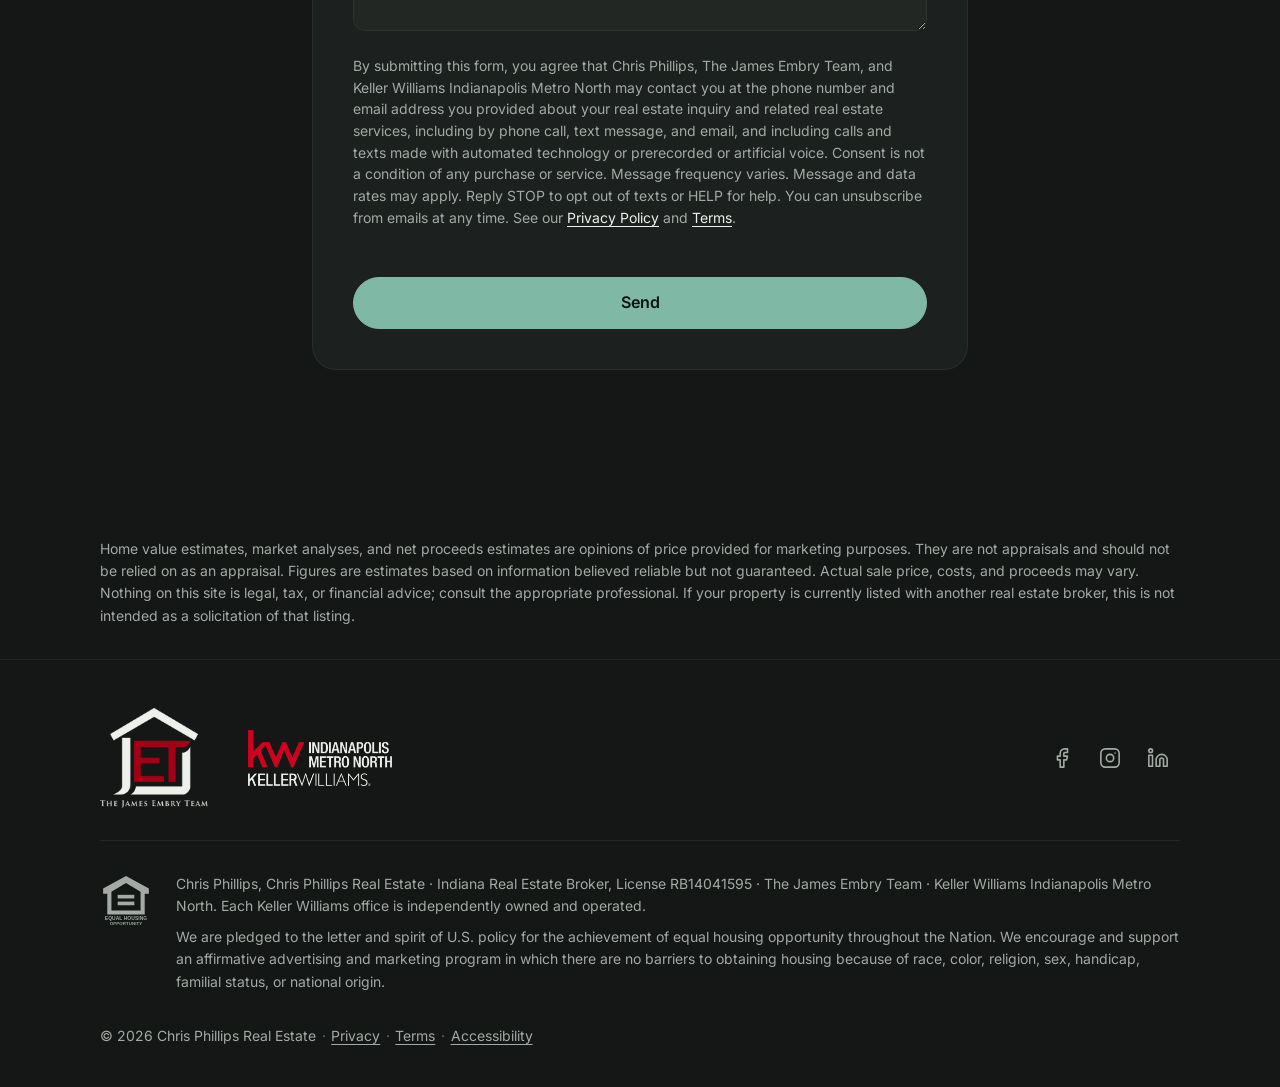
==== commit 0cc7aca6: "Rebuild phases 0-2: new layout, dark foundation, form system Phase 0: assets/ folder layout, retired" ====
--- a/index.html
+++ b/index.html
@@ -1,307 +1,138 @@
 <!doctype html>
 <html lang="en">
 <head>
-  <meta charset="utf-8">
-  <meta name="viewport" content="width=device-width, initial-scale=1">
-  <title>Chris Phillips — Real Estate &amp; Operations</title>
-  <meta name="description" content="Chris Phillips helps Central Indiana homeowners sell with a proven, systems-driven listing process. 20+ years as a listing agent, managing broker, and operations director.">
-  <meta property="og:title" content="Chris Phillips — Real Estate & Operations">
-  <meta property="og:description" content="Helping Central Indiana homeowners sell, and helping real estate businesses run better.">
-  <meta property="og:url" content="https://chrisphillips.co/">
-  <link rel="icon" href="/favicon.ico" sizes="48x48">
-  <link rel="icon" href="/favicon.svg" type="image/svg+xml">
-  <link rel="apple-touch-icon" href="/apple-touch-icon.png">
-  <link rel="manifest" href="/site.webmanifest">
-  <meta name="theme-color" content="#2f5d50">
-  <link rel="preconnect" href="https://fonts.googleapis.com">
-  <link rel="preconnect" href="https://fonts.gstatic.com" crossorigin>
-  <link href="https://fonts.googleapis.com/css2?family=Fraunces:opsz,wght@9..144,600&family=Inter:wght@400;500;600&display=swap" rel="stylesheet">
-  <link rel="stylesheet" href="styles.css">
+<!-- PARTIAL:head START -->
+<meta charset="utf-8">
+<meta name="viewport" content="width=device-width, initial-scale=1, viewport-fit=cover">
+<meta name="color-scheme" content="dark">
+<meta name="theme-color" content="#141715">
+<link rel="icon" href="/favicon.ico" sizes="48x48">
+<link rel="icon" href="/favicon.svg" type="image/svg+xml">
+<link rel="apple-touch-icon" href="/apple-touch-icon.png">
+<link rel="manifest" href="/site.webmanifest">
+<link rel="preload" href="/assets/fonts/fraunces-600-opsz-latin.woff2" as="font" type="font/woff2" crossorigin>
+<link rel="stylesheet" href="/assets/css/site.css">
+<script src="/assets/js/site.js" defer></script>
+<!-- PARTIAL:head END -->
+<link rel="preload" href="/forms.json" as="fetch" crossorigin>
+<script src="/assets/js/site-config.js" defer></script>
+<script src="/assets/js/forms.js" defer></script>
+<title>Chris Phillips | Listing Agent for Greenwood &amp; Center Grove Home Sellers</title>
+<meta name="description" content="Chris Phillips is a listing agent for Greenwood and Center Grove home sellers: 20+ years, 450+ homes sold, a deeper market analysis and a clear plan for your sale.">
+<link rel="canonical" href="https://chrisphillips.co/">
 </head>
-<body>
-  <div class="wrap">
-    <nav class="nav">
-      <a class="brand" href="/">Chris Phillips</a>
-      <div class="nav-links">
-        <a href="#selling">Selling</a>
-        <a href="#operations">Operations</a>
-        <a class="nav-cta" href="#contact">Get in touch</a>
+<body data-section="selling">
+<!-- PARTIAL:header START -->
+<a class="skip-link" href="#main">Skip to content</a>
+<header class="topbar">
+  <div class="wrap topbar__inner">
+    <a class="brand" href="/">Chris Phillips</a>
+    <nav class="toggle" aria-label="Site sections">
+      <a class="toggle__link" href="/" data-section="selling">Selling</a>
+      <a class="toggle__link" href="/operations/" data-section="operations">Operations</a>
+    </nav>
+  </div>
+</header>
+<!-- PARTIAL:header END -->
+<main id="main" tabindex="-1">
+  <section class="wrap hero" aria-labelledby="hero-title">
+    <div>
+      <p class="eyebrow">Greenwood · Center Grove · Listing agent</p>
+      <h1 id="hero-title">Sell your home with a plan, not a guess.</h1>
+      <p class="lede">I'm Chris Phillips, a listing agent with 20+ years and 450+ homes sold. I start with a deeper market analysis than you'll get anywhere else, then run your sale step by step and keep you informed the whole way.</p>
+      <div class="btns">
+        <a class="btn btn--primary" href="#contact" data-prefill="reason:Sell my home">See what you'd net <span class="arrow" aria-hidden="true">→</span></a>
       </div>
-    </nav>
-
-    <!-- HERO -->
-    <header class="hero">
-      <div>
-        <p class="eyebrow">Central Indiana · 20+ years in real estate</p>
-        <h1>I help homeowners sell, and I help real estate businesses run better.</h1>
-        <p class="lede">Listing agent, managing broker, and operations director. Selling a home is a project with a lot of moving parts, and I run it like one.</p>
-        <div class="btns">
-          <a class="btn btn-primary" href="#contact">Start a conversation</a>
-          <a class="btn btn-ghost" href="#process">How I sell homes</a>
-        </div>
-      </div>
-      <div class="portrait fx-frame">
-        <span>CP</span>
-        <img src="images/chris_phillips.png" alt="Chris Phillips" data-fx onerror="this.remove()">
-      </div>
-    </header>
-  </div>
-
-  <!-- TWO PILLARS -->
-  <section>
+      <p class="skeleton-note">Portrait with the fx-image effect arrives in Phase 3.</p>
+    </div>
+  </section>
+  <section class="section" id="why" aria-labelledby="why-title">
     <div class="wrap">
       <div class="section-head">
-        <p class="eyebrow">Two sides of the business</p>
-        <h2>Front of house and back of house.</h2>
+        <h2 id="why-title">Why sellers choose me</h2>
       </div>
-      <div class="pillars">
-        <article class="card" id="selling">
-          <span class="tag">Listing Agent</span>
-          <h3>Selling your home</h3>
-          <p>You shouldn't have to manage your own sale. I run every step, from the first price conversation to the closing table, and keep you posted along the way.</p>
-          <ul>
-            <li>A pricing strategy grounded in the data, with your estimated net proceeds up front</li>
-            <li>Professional photography, a listing video, and a launch checklist so nothing slips</li>
-            <li>20+ years of negotiating, from Century 21 agent to managing broker</li>
-            <li>Serving homeowners across Central Indiana with The James Embry Team</li>
-          </ul>
-          <a class="btn btn-ghost" href="#contact" data-topic="Selling a home">Talk about selling →</a>
-        </article>
-
-        <article class="card" id="operations">
-          <span class="tag">Operations Director</span>
-          <h3>Building a business that scales</h3>
-          <p>Systems, technology, training, and accountability so agents can focus on clients instead of chaos.</p>
-          <ul>
-            <li>Took a Keller Williams team from zero to top five in the market, and #1 KW team in the region, in three years</li>
-            <li>Consulted for brokerages and teams on systems that scale</li>
-            <li>Director of Operations, The James Embry Team</li>
-            <li>Builds custom tools: AI-driven pipelines, automated reporting, onboarding</li>
-          </ul>
-          <a class="btn btn-ghost" href="#contact" data-topic="Operations / consulting">Talk about your business →</a>
-        </article>
+      <p class="skeleton-note">Four proof cards arrive in Phase 3.</p>
+    </div>
+  </section>
+  <section class="section" id="process" aria-labelledby="process-title">
+    <div class="wrap">
+      <div class="section-head">
+        <h2 id="process-title">How I sell your home</h2>
+        <p class="lede">Five steps, no surprises. Every listing follows the same process, so you always know what's next and why.</p>
+      </div>
+      <p class="skeleton-note">The five steps arrive in Phase 3.</p>
+    </div>
+  </section>
+  <section class="section" id="local" aria-labelledby="local-title">
+    <div class="wrap">
+      <div class="section-head">
+        <h2 id="local-title">Your neighbor, not just your agent.</h2>
+      </div>
+      <p class="skeleton-note">Local section copy arrives in Phase 3.</p>
+    </div>
+  </section>
+  <section class="section" id="about" aria-labelledby="about-title">
+    <div class="wrap">
+      <div class="section-head">
+        <h2 id="about-title">About Chris</h2>
+      </div>
+      <p class="skeleton-note">Bio arrives in Phase 3.</p>
+    </div>
+  </section>
+  <section class="section" id="record" aria-labelledby="record-title">
+    <div class="wrap">
+      <div class="section-head">
+        <h2 id="record-title">Track record</h2>
+      </div>
+      <p class="skeleton-note">Stat row and the (hidden) reviews block arrive in Phase 3.</p>
+    </div>
+  </section>
+  <section class="section" id="contact" aria-labelledby="contact-title">
+    <div class="wrap narrow">
+      <div class="section-head">
+        <h2 id="contact-title">Let's talk about your home.</h2>
+        <p class="lede">Tell me a little about your plans and I'll get back to you within one business day.</p>
+      </div>
+      <div class="form-card">
+        <div data-form="home-contact" data-prefill="reason:Sell my home">
+          <p class="form-loading">Loading form…</p>
+          <noscript><p class="noscript-note">This form needs JavaScript. Please turn it on, or try another browser.</p></noscript>
+        </div>
       </div>
     </div>
   </section>
-
-  <!-- SELLER PROCESS -->
-  <section id="process" style="padding-top:0">
-    <div class="wrap">
-      <div class="section-head">
-        <p class="eyebrow">How I sell your home</p>
-        <h2>Five steps, no surprises.</h2>
-        <p class="lede" style="margin:0">Every listing follows the same proven process, so you always know what's next and why.</p>
+</main>
+<!-- PARTIAL:disclaimer START -->
+<aside class="disclaimer" aria-label="Disclaimer">
+  <div class="wrap">
+    <p>Home value estimates, market analyses, and net proceeds estimates are opinions of price provided for marketing purposes. They are not appraisals and should not be relied on as an appraisal. Figures are estimates based on information believed reliable but not guaranteed. Actual sale price, costs, and proceeds may vary. Nothing on this site is legal, tax, or financial advice; consult the appropriate professional. If your property is currently listed with another real estate broker, this is not intended as a solicitation of that listing.</p>
+  </div>
+</aside>
+<!-- PARTIAL:disclaimer END -->
+<!-- PARTIAL:footer START -->
+<footer class="site-footer">
+  <div class="wrap">
+    <div class="footer__top">
+      <div class="footer__brands">
+        <img class="logo-jet" src="/assets/img/logos/jet-dark.png" alt="The James Embry Team" width="320" height="295" loading="lazy" decoding="async">
+        <img class="logo-kw" src="/assets/img/logos/kw-dark.png" alt="Keller Williams Indianapolis Metro North" width="560" height="218" loading="lazy" decoding="async">
       </div>
-      <ol class="process">
-        <li class="process-step">
-          <span class="process-num">01</span>
-          <h3>In-depth market analysis</h3>
-          <p>Most agents pull a few recent sales. I go much deeper, so your price holds up with buyers and appraisers alike.</p>
-          <ul class="chips">
-            <li>Sold, active &amp; pending comps</li>
-            <li>Expired &amp; withdrawn listings</li>
-            <li>Net proceeds at each price</li>
-          </ul>
-        </li>
-        <li class="process-step">
-          <span class="process-num">02</span>
-          <h3>Prep &amp; staging consult</h3>
-          <p>A walkthrough with a clear, prioritized list of what's worth doing before photos, and what isn't.</p>
-          <ul class="chips">
-            <li>Staging consult</li>
-            <li>Prep priority list</li>
-          </ul>
-        </li>
-        <li class="process-step">
-          <span class="process-num">03</span>
-          <h3>High-end marketing</h3>
-          <p>Your home shows up online the way buyers expect a premium listing to look.</p>
-          <ul class="chips">
-            <li>Professional photography</li>
-            <li>Drone aerial tour</li>
-            <li>Floor plans</li>
-          </ul>
-        </li>
-        <li class="process-step">
-          <span class="process-num">04</span>
-          <h3>Launch &amp; showings</h3>
-          <p>A coordinated go-live, steady showing feedback, and honest updates on how the market is responding.</p>
-          <ul class="chips">
-            <li>Coordinated launch</li>
-            <li>Showing feedback</li>
-          </ul>
-        </li>
-        <li class="process-step">
-          <span class="process-num">05</span>
-          <h3>Negotiate &amp; close</h3>
-          <p>Offers compared on what you actually net, then a managed path through inspection, appraisal, and closing.</p>
-          <ul class="chips">
-            <li>Offers compared on net</li>
-            <li>Inspection &amp; appraisal</li>
-          </ul>
-        </li>
-      </ol>
-      <div class="btns" style="margin-top:32px">
-        <a class="btn btn-primary" href="#contact" data-topic="Selling a home">Get your market analysis</a>
-      </div>
+      <ul class="social" aria-label="Chris Phillips on social media">
+        <li><a href="https://www.facebook.com/people/Chris-Phillips-Real-Estate/61596428678507/" target="_blank" rel="noopener" aria-label="Facebook (opens in a new tab)"><svg viewBox="0 0 24 24" fill="none" stroke="currentColor" stroke-width="1.75" stroke-linecap="round" stroke-linejoin="round" aria-hidden="true" focusable="false"><path d="M18 2h-3a5 5 0 0 0-5 5v3H7v4h3v8h4v-8h3l1-4h-4V7a1 1 0 0 1 1-1h3z"/></svg></a></li>
+        <li><a href="https://www.instagram.com/chris_phillips_realtor/" target="_blank" rel="noopener" aria-label="Instagram (opens in a new tab)"><svg viewBox="0 0 24 24" fill="none" stroke="currentColor" stroke-width="1.75" stroke-linecap="round" stroke-linejoin="round" aria-hidden="true" focusable="false"><rect x="2" y="2" width="20" height="20" rx="5"/><circle cx="12" cy="12" r="4"/><path d="M17.5 6.5h.01"/></svg></a></li>
+        <li><a href="https://www.linkedin.com/in/chris-phillips-898822282" target="_blank" rel="noopener" aria-label="LinkedIn (opens in a new tab)"><svg viewBox="0 0 24 24" fill="none" stroke="currentColor" stroke-width="1.75" stroke-linecap="round" stroke-linejoin="round" aria-hidden="true" focusable="false"><path d="M16 8a6 6 0 0 1 6 6v7h-4v-7a2 2 0 0 0-4 0v7h-4v-7a6 6 0 0 1 6-6z"/><rect x="2" y="9" width="4" height="12"/><circle cx="4" cy="4" r="2"/></svg></a></li>
+      </ul>
     </div>
-  </section>
-
-  <!-- METHOD -->
-  <section style="padding-top:0">
-    <div class="wrap">
-      <div class="method">
-        <h2>How I build systems</h2>
-        <p>Every system I build follows the same loop. It works for a two-person team and a hundred-agent office.</p>
-        <div class="steps">
-          <span>Identify</span><span>Build</span><span>Implement</span><span>Delegate</span><span>Repeat</span>
-        </div>
-        <a href="playbook.html">Read the playbook →</a>
-      </div>
-    </div>
-  </section>
-
-  <!-- PROJECTS -->
-  <section style="padding-top:0">
-    <div class="wrap">
-      <div class="method method--ink">
-        <h2>What I build</h2>
-        <p>APIs that connect the tools you already pay for, custom websites, and databases that keep themselves up to date.</p>
-        <div class="steps">
-          <span>APIs</span><span>Websites</span><span>Databases</span><span>Automation</span><span>AI tools</span>
-        </div>
-        <a href="projects.html">See the projects →</a>
-      </div>
-    </div>
-  </section>
-
-  <!-- STORY -->
-  <section style="padding-top:0">
-    <div class="wrap">
-      <div class="method method--warm">
-        <h2>Twenty years, two sides</h2>
-        <p>Licensed right out of high school, managing broker of a fast-growing firm, then building a top-five team from scratch. Here's the path that shaped how I sell homes and run businesses.</p>
-        <div class="steps">
-          <span>Century 21</span><span>Managing Broker</span><span>Keller Williams</span><span>The James Embry Team</span>
-        </div>
-        <a href="story.html">Read my story →</a>
-      </div>
-    </div>
-  </section>
-
-  <!-- CONTACT -->
-  <section id="contact">
-    <div class="wrap contact">
-      <div class="contact-meta">
-        <p class="eyebrow">Get in touch</p>
-        <h2>Let's talk.</h2>
-        <p>Thinking about selling, or have a business problem to solve? Send a note and I'll get back to you, usually within a day.</p>
-      </div>
-
-      <form id="contact-form" novalidate>
-        <div class="row">
-          <label>Name<input name="name" required autocomplete="name"></label>
-          <label>Email<input type="email" name="email" required autocomplete="email"></label>
-        </div>
-        <div class="row">
-          <label>Phone (optional)<input type="tel" name="phone" autocomplete="tel"></label>
-          <label>I'm reaching out about
-            <select name="topic" id="topic">
-              <option>Selling a home</option>
-              <option>Operations / consulting</option>
-              <option>Joining a team</option>
-              <option>Something else</option>
-            </select>
-          </label>
-        </div>
-        <label id="address-field">Property address (optional)<input name="property_address" autocomplete="street-address"></label>
-        <label>Message<textarea name="message" required></textarea></label>
-        <input class="hp" type="text" name="company" tabindex="-1" autocomplete="off" aria-hidden="true">
-        <div><button class="btn btn-primary" type="submit">Send message</button></div>
-        <p class="form-status" id="form-status" role="status"></p>
-      </form>
-    </div>
-  </section>
-
-  <footer>
-    <div class="wrap">
-      <div class="foot-brands">
-        <picture>
-          <source srcset="images/logos/jet-dark.png" media="(prefers-color-scheme: dark)">
-          <img class="logo-jet" src="images/logos/jet.png" alt="The James Embry Team" width="320" height="295" loading="lazy">
-        </picture>
-        <picture>
-          <source srcset="images/logos/kw-dark.png" media="(prefers-color-scheme: dark)">
-          <img class="logo-kw" src="images/logos/kw.png" alt="Keller Williams Indianapolis Metro North" width="560" height="218" loading="lazy">
-        </picture>
-      </div>
-      <div class="foot">
-        <div class="foot-links">
-          <a href="story.html">My Story</a>
-          <a href="playbook.html">Ops Playbook</a>
-          <a href="projects.html">Projects</a>
-        </div>
-        <p class="fine">© <span id="yr">2026</span> Chris Phillips · Central Indiana</p>
-      </div>
-      <div class="legal">
-        <svg class="eho" xmlns="http://www.w3.org/2000/svg" viewBox="0 0 100 100" role="img" aria-label="Equal Housing Opportunity"><path d="M50 6 6 30v10h8v40h72V40h8V30L50 6Zm28 66H22V36l28-17 28 17v36Z" fill="currentColor"/><rect x="34" y="42" width="32" height="7" fill="currentColor"/><rect x="34" y="55" width="32" height="7" fill="currentColor"/><text x="50" y="91" text-anchor="middle" font-family="Arial, Helvetica, sans-serif" font-weight="700" font-size="9.4" letter-spacing=".2" fill="currentColor">EQUAL HOUSING</text><text x="50" y="100" text-anchor="middle" font-family="Arial, Helvetica, sans-serif" font-weight="700" font-size="8.4" letter-spacing=".2" fill="currentColor">OPPORTUNITY</text></svg>
-        <p>Chris Phillips is a licensed real estate broker with The James Embry Team at Keller Williams Indianapolis Metro North. Each Keller Williams office is independently owned and operated.</p>
+    <div class="footer__legal">
+      <svg class="eho" xmlns="http://www.w3.org/2000/svg" viewBox="0 0 100 100" role="img" aria-label="Equal Housing Opportunity"><path d="M50 6 6 30v10h8v40h72V40h8V30L50 6Zm28 66H22V36l28-17 28 17v36Z" fill="currentColor"/><rect x="34" y="42" width="32" height="7" fill="currentColor"/><rect x="34" y="55" width="32" height="7" fill="currentColor"/><text x="50" y="91" text-anchor="middle" font-family="Arial, Helvetica, sans-serif" font-weight="700" font-size="9.4" letter-spacing=".2" fill="currentColor">EQUAL HOUSING</text><text x="50" y="100" text-anchor="middle" font-family="Arial, Helvetica, sans-serif" font-weight="700" font-size="8.4" letter-spacing=".2" fill="currentColor">OPPORTUNITY</text></svg>
+      <div class="footer__text">
+        <p>Chris Phillips, Chris Phillips Real Estate · Indiana Real Estate Broker, License RB14041595 · The James Embry Team · Keller Williams Indianapolis Metro North. Each Keller Williams office is independently owned and operated.</p>
         <p>We are pledged to the letter and spirit of U.S. policy for the achievement of equal housing opportunity throughout the Nation. We encourage and support an affirmative advertising and marketing program in which there are no barriers to obtaining housing because of race, color, religion, sex, handicap, familial status, or national origin.</p>
       </div>
     </div>
-  </footer>
-
-  <script src="fx-image.js" defer></script>
-  <script src="site-config.js"></script>
-  <script src="leads.js"></script>
-  <script>
-    document.getElementById('yr').textContent = new Date().getFullYear();
-
-    // Card buttons pre-select the topic
-    document.querySelectorAll('[data-topic]').forEach(function (a) {
-      a.addEventListener('click', function () {
-        document.getElementById('topic').value = a.dataset.topic;
-      });
-    });
-
-    // Show the property address field only for seller inquiries
-    var topicSel = document.getElementById('topic');
-    var addr = document.getElementById('address-field');
-    function syncAddress() { addr.style.display = topicSel.value === 'Selling a home' ? '' : 'none'; }
-    topicSel.addEventListener('change', syncAddress);
-    document.querySelectorAll('[data-topic]').forEach(function (a) { a.addEventListener('click', syncAddress); });
-    syncAddress();
-
-    // Submit to the Google Sheet (via Apps Script); falls back to email until it's connected
-    var form = document.getElementById('contact-form');
-    var formStatus = document.getElementById('form-status');
-    var cfg = window.SITE_CONFIG || {};
-    form.addEventListener('submit', function (e) {
-      e.preventDefault();
-      if (!form.reportValidity()) return;
-      var d = new FormData(form);
-      var fields = {
-        form: 'website-contact',
-        lead_id: Leads.newId(),
-        stage: 'complete',
-        name: d.get('name'), email: d.get('email'), phone: d.get('phone') || '',
-        topic: d.get('topic'),
-        address: d.get('topic') === 'Selling a home' ? (d.get('property_address') || '') : '',
-        message: d.get('message'),
-        company: d.get('company')
-      };
-      if (!Leads.configured) {
-        formStatus.textContent = 'The form is temporarily unavailable. Please try again shortly.';
-        return;
-      }
-      var btn = form.querySelector('button[type=submit]');
-      btn.disabled = true; formStatus.textContent = 'Sending\u2026';
-      Leads.submit(fields).then(function () {
-        form.reset(); syncAddress(); formStatus.textContent = 'Thanks! I\u2019ll be in touch soon.';
-      }).catch(function () {
-        formStatus.textContent = 'Something went wrong. Please check your connection and try again.';
-      }).then(function () { btn.disabled = false; });
-    });
-  </script>
+    <p class="footer__fine">© <span data-year>2026</span> Chris Phillips Real Estate<span class="sep" aria-hidden="true">·</span><a href="/privacy/">Privacy</a><span class="sep" aria-hidden="true">·</span><a href="/terms/">Terms</a><span class="sep" aria-hidden="true">·</span><a href="/accessibility/">Accessibility</a></p>
+  </div>
+</footer>
+<!-- PARTIAL:footer END -->
 </body>
 </html>
--- a/assets/css/site.css
+++ b/assets/css/site.css
@@ -0,0 +1,578 @@
+/* ==========================================================================
+   site.css: the one stylesheet for chrisphillips.co (dark theme only)
+
+   What to edit:
+   - Colors, fonts, spacing, radius: the TOKENS block right below.
+     Effect colors (card light, glows) are the --fx-* tokens.
+   - Everything else is grouped by component, in this order:
+     1 Tokens · 2 Fonts · 3 Base · 4 Layout · 5 Type · 6 Top bar + toggle
+     7 Buttons · 8 Section heading · 9 Cards · 10 Process steps · 11 Stats
+     12 Chips · 13 Forms · 14 Disclaimer + footer · 15 404 dog card
+     16 Effects (portrait, reveal, card light) · 17 Utilities · 18 Reduced motion
+
+   Spec: _private/PROJECT_SPEC.md, sections 5 (design) and 6 (code rules).
+   ========================================================================== */
+
+/* 1. TOKENS ---------------------------------------------------------------- */
+:root {
+  color-scheme: dark;
+
+  /* Color (spec 5.2) */
+  --bg: #141715;
+  --surface: #1c201e;
+  --surface-2: #222724;          /* inputs, hover on surface */
+  --ink: #eef0ec;
+  --muted: #a3aaa5;              /* 7.6:1 on --bg, 6.9:1 on --surface */
+  --line: #2d332f;
+  --line-soft: rgb(255 255 255 / 6%);
+  --accent: #7fb8a5;
+  --accent-ink: #0f1311;
+  --accent-soft: #23302b;
+  --warm: #e0996d;
+  --error: #ff8a80;
+
+  /* Effects: retune the card light and glows here, in one place */
+  --fx-light: #a9e0cc;           /* bright core of the orbiting light */
+  --fx-light-soft: rgb(127 184 165 / 45%);
+  --fx-glow: rgb(127 184 165 / 35%);
+  --fx-warm: rgb(224 153 109 / 40%);
+  --fx-dots: rgb(255 255 255 / 7%);
+
+  /* Type (spec 5.3) */
+  --serif: "Fraunces", Georgia, "Times New Roman", serif;
+  --sans: "Inter", system-ui, -apple-system, "Segoe UI", Roboto, sans-serif;
+  --fs-h1: clamp(2.4rem, 7vw, 4.25rem);
+  --fs-h2: clamp(1.8rem, 4.5vw, 2.75rem);
+  --fs-h3: clamp(1.3rem, 2.4vw, 1.6rem);
+  --fs-lede: clamp(1.125rem, 2.2vw, 1.3rem);
+  --fs-body: 1.0625rem;          /* 17px */
+  --fs-small: 0.9375rem;         /* 15px */
+  --fs-fine: 0.875rem;           /* 14px, the smallest size used for legal text */
+  --measure: 65ch;
+
+  /* Spacing: 8px scale (spec 5.4) */
+  --s-1: 8px;  --s-2: 16px; --s-3: 24px; --s-4: 32px;
+  --s-5: 40px; --s-6: 48px; --s-8: 64px; --s-9: 72px;
+  --s-12: 96px; --s-15: 120px;
+  --section-y: var(--s-9);       /* 72px on phones, 120px on desktop */
+  --gutter: 20px;
+
+  /* Shape and layout */
+  --max: 1080px;
+  --radius: 1.5rem;              /* effect cards (matches the reference pen) */
+  --radius-sm: 12px;             /* inputs, choice cards */
+  --pill: 999px;
+  --tap: 44px;                   /* minimum tap target */
+  --topbar-h: 68px;
+
+  /* Motion */
+  --ease: cubic-bezier(.2, .7, .2, 1);
+  --t-fast: 150ms;
+  --t-med: 400ms;
+}
+@media (min-width: 720px)  { :root { --gutter: 32px; } }
+@media (min-width: 1024px) { :root { --section-y: var(--s-15); } }
+
+/* 2. FONTS (self-hosted, Latin subset; licenses in /assets/fonts/) ---------- */
+@font-face {
+  font-family: "Fraunces";
+  src: url("/assets/fonts/fraunces-600-opsz-latin.woff2") format("woff2");
+  font-weight: 600;
+  font-style: normal;
+  font-display: swap;
+}
+@font-face {
+  font-family: "Inter";
+  src: url("/assets/fonts/inter-400-600-latin.woff2") format("woff2");
+  font-weight: 400 600;
+  font-style: normal;
+  font-display: swap;
+}
+
+/* 3. BASE ------------------------------------------------------------------ */
+*, *::before, *::after { box-sizing: border-box; }
+[hidden] { display: none !important; }
+html {
+  -webkit-text-size-adjust: 100%;
+  text-size-adjust: 100%;
+  scroll-padding-top: calc(var(--topbar-h) + var(--s-2));
+}
+@media (prefers-reduced-motion: no-preference) { html { scroll-behavior: smooth; } }
+body {
+  margin: 0;
+  min-height: 100vh;
+  display: flex;
+  flex-direction: column;
+  background: var(--bg);
+  color: var(--ink);
+  font: 400 var(--fs-body)/1.6 var(--sans);
+  -webkit-font-smoothing: antialiased;
+  -moz-osx-font-smoothing: grayscale;
+  -webkit-tap-highlight-color: transparent;
+}
+main { flex: 1 0 auto; }
+main:focus { outline: none; }
+img, svg, video, canvas { display: block; max-width: 100%; }
+img { height: auto; }
+a { color: var(--accent); text-underline-offset: 0.18em; text-decoration-thickness: 1px; }
+a:hover { text-decoration-thickness: 2px; }
+::selection { background: var(--accent); color: var(--accent-ink); }
+
+/* Visible focus ring everywhere (spec 5.7) */
+:focus-visible { outline: 2px solid var(--accent); outline-offset: 2px; }
+
+.skip-link {
+  position: absolute; left: var(--s-2); top: -100px; z-index: 100;
+  background: var(--accent); color: var(--accent-ink);
+  padding: 12px 18px; border-radius: var(--pill);
+  font-weight: 600; text-decoration: none;
+}
+.skip-link:focus { top: var(--s-1); }
+
+/* 4. LAYOUT ---------------------------------------------------------------- */
+.wrap { width: 100%; max-width: calc(var(--max) + var(--gutter) * 2); margin: 0 auto; padding: 0 var(--gutter); }
+.section { padding: var(--section-y) 0; }
+.section + .section { padding-top: 0; }        /* let spacing, not borders, separate sections */
+.section--tight { padding: var(--s-8) 0; }
+.narrow { max-width: 720px; }
+.grid { display: grid; gap: var(--s-3); }
+@media (min-width: 720px) {
+  .grid--2 { grid-template-columns: repeat(2, 1fr); }
+  .grid--3 { grid-template-columns: repeat(2, 1fr); }
+}
+@media (min-width: 1024px) {
+  .grid--3 { grid-template-columns: repeat(3, 1fr); }
+  .grid--4 { grid-template-columns: repeat(4, 1fr); }
+}
+@media (min-width: 720px) and (max-width: 1023px) { .grid--4 { grid-template-columns: repeat(2, 1fr); } }
+
+/* Hero: one column on phones, two at 1024px (spec 5.4) */
+.hero { padding-top: var(--s-4); padding-bottom: var(--section-y); display: grid; gap: var(--s-4); align-items: center; }
+@media (min-width: 1024px) {
+  .hero { grid-template-columns: 1.35fr 1fr; gap: var(--s-8); padding-top: var(--s-8); }
+}
+.hero__media { order: -1; max-width: 240px; }
+@media (min-width: 1024px) { .hero__media { order: 0; max-width: none; } }
+
+/* 5. TYPE ------------------------------------------------------------------ */
+h1, h2, h3, h4 {
+  font-family: var(--serif);
+  font-weight: 600;
+  font-optical-sizing: auto;
+  letter-spacing: -0.02em;
+  line-height: 1.08;
+  margin: 0 0 var(--s-2);
+  text-wrap: balance;
+}
+h1 { font-size: var(--fs-h1); }
+h2 { font-size: var(--fs-h2); line-height: 1.12; }
+h3 { font-size: var(--fs-h3); line-height: 1.2; letter-spacing: -0.01em; }
+p { margin: 0 0 var(--s-2); max-width: var(--measure); }
+p:last-child { margin-bottom: 0; }
+strong { font-weight: 600; }
+.eyebrow {
+  margin: 0 0 var(--s-2);
+  font: 600 0.8125rem/1.3 var(--sans);
+  letter-spacing: 0.12em;
+  text-transform: uppercase;
+  color: var(--warm);
+}
+.lede { font-size: var(--fs-lede); line-height: 1.55; color: var(--muted); max-width: 38em; margin-bottom: var(--s-4); }
+.muted { color: var(--muted); }
+.small { font-size: var(--fs-small); }
+.prose { max-width: var(--measure); }
+.prose h2 { font-size: clamp(1.5rem, 3.5vw, 2rem); margin-top: var(--s-6); }
+.prose h3 { margin-top: var(--s-4); }
+.prose ul, .prose ol { padding-left: 1.25em; margin: 0 0 var(--s-2); }
+.prose li { margin-bottom: var(--s-1); }
+.prose li::marker { color: var(--warm); }
+.updated { font-size: var(--fs-small); color: var(--muted); margin-bottom: var(--s-4); }
+
+/* 6. TOP BAR + SELLING | OPERATIONS TOGGLE (spec 3, 5.4) -------------------- */
+.topbar {
+  position: sticky; top: 0; z-index: 50;
+  background: rgb(20 23 21 / 86%);
+  -webkit-backdrop-filter: saturate(140%) blur(10px);
+  backdrop-filter: saturate(140%) blur(10px);
+  border-bottom: 1px solid transparent;
+  transition: border-color var(--t-med) ease;
+}
+.topbar.is-scrolled { border-bottom-color: var(--line-soft); }
+.topbar__inner { display: flex; align-items: center; justify-content: space-between; gap: 12px; min-height: var(--topbar-h); }
+.brand {
+  font: 600 1.15rem/1 var(--serif);
+  letter-spacing: -0.01em;
+  color: var(--ink);
+  text-decoration: none;
+  white-space: nowrap;
+  padding: 12px 0;               /* tap height */
+}
+a.brand:hover { color: var(--accent); }
+@media (min-width: 720px) { .brand { font-size: 1.3rem; } }
+.topbar--landing .topbar__inner { justify-content: flex-start; }
+
+/* Segmented switch. Works with no JavaScript: each side is a real link.
+   The active side is highlighted from <body data-section="..."> (CSS), and
+   site.js adds aria-current="page" to it for screen readers. */
+.toggle {
+  display: inline-flex;
+  padding: 2px;
+  border: 1px solid var(--line);
+  border-radius: var(--pill);
+  background: var(--surface);
+  flex: none;
+}
+.toggle__link {
+  display: inline-flex; align-items: center; justify-content: center;
+  min-height: var(--tap);
+  padding: 0 12px;
+  border-radius: var(--pill);
+  font: 500 0.875rem/1 var(--sans);
+  color: var(--muted);
+  text-decoration: none;
+  white-space: nowrap;
+  transition: color var(--t-fast) ease, background-color var(--t-fast) ease, transform var(--t-fast) ease;
+}
+@media (min-width: 720px) { .toggle__link { padding: 0 18px; font-size: 0.9375rem; } }
+.toggle__link:hover { color: var(--ink); text-decoration: none; }
+.toggle__link:active { transform: scale(.97); }
+.toggle__link[aria-current="page"],
+body[data-section="selling"] .toggle__link[data-section="selling"],
+body[data-section="operations"] .toggle__link[data-section="operations"] {
+  background: var(--accent);
+  color: var(--accent-ink);
+  font-weight: 600;
+}
+
+/* 7. BUTTONS --------------------------------------------------------------- */
+.btns { display: flex; flex-wrap: wrap; gap: 12px; }
+.btn {
+  display: inline-flex; align-items: center; justify-content: center; gap: 0.5em;
+  min-height: 52px;
+  padding: 0 26px;
+  border: 1.5px solid var(--accent);
+  border-radius: var(--pill);
+  font: 600 1rem/1.1 var(--sans);
+  text-decoration: none;
+  text-align: center;
+  cursor: pointer;
+  -webkit-user-select: none; user-select: none;
+  transition: transform var(--t-fast) var(--ease), background-color 250ms ease, color 250ms ease, box-shadow 250ms ease;
+}
+.btn:hover { text-decoration: none; }
+.btn:active { transform: translateY(1px) scale(.98); }     /* press-down feedback on tap */
+.btn--primary { background: var(--accent); color: var(--accent-ink); }
+.btn--primary:hover { background: #93c6b4; box-shadow: 0 8px 28px -12px var(--fx-glow); }
+.btn--ghost { background: transparent; color: var(--accent); }
+.btn--ghost:hover { background: var(--accent-soft); }
+.btn--block { width: 100%; }
+.btn[disabled], .btn[aria-disabled="true"] { opacity: .6; cursor: not-allowed; transform: none; box-shadow: none; }
+.btn .arrow { transition: transform var(--t-fast) var(--ease); }
+.btn:hover .arrow { transform: translateX(3px); }
+
+.link-arrow { font-weight: 600; text-decoration: none; }
+.link-arrow:hover { text-decoration: underline; }
+
+/* 8. SECTION HEADING (eyebrow + H2 + lede) --------------------------------- */
+.section-head { max-width: 720px; margin-bottom: var(--s-6); }
+.section-head .lede { margin-bottom: 0; }
+
+/* 9. CARDS (proof, capability, build) -------------------------------------- */
+/* Fewer boxes: a card is a quiet surface with a hairline, no heavy borders.
+   The orbiting light (Phase 6) is drawn by fx-cards.js on any .fx-card. */
+.card {
+  position: relative;
+  background: var(--surface);
+  border: 1px solid var(--line-soft);
+  border-radius: var(--radius);
+  padding: var(--s-4) var(--s-3);
+}
+@media (min-width: 720px) { .card { padding: var(--s-5) var(--s-4); } }
+.card h3 { margin-bottom: var(--s-1); }
+.card p { color: var(--muted); }
+.card__kicker { font: 600 0.8125rem/1.3 var(--sans); letter-spacing: .1em; text-transform: uppercase; color: var(--warm); margin-bottom: var(--s-1); }
+
+/* Faint dot grid texture on effect cards (spec 5.6.1, D-30) */
+.card--dots {
+  background-color: var(--surface);
+  background-image: radial-gradient(var(--fx-dots) 1px, transparent 1px);
+  background-size: 1.1rem 1.1rem;
+  background-position: center;
+}
+
+/* Build card: big outcome headline, one-line "how" */
+.card--build h3 { font-size: clamp(1.45rem, 3vw, 1.9rem); line-height: 1.15; margin-bottom: var(--s-2); }
+
+/* 10. PROCESS STEPS (home 5-step, operations playbook) --------------------- */
+.steps { list-style: none; margin: 0; padding: 0; display: grid; gap: var(--s-3); counter-reset: step; }
+@media (min-width: 720px)  { .steps { grid-template-columns: repeat(2, 1fr); } }
+@media (min-width: 1024px) { .steps { grid-template-columns: repeat(6, 1fr); }
+  .steps > * { grid-column: span 2; }
+  .steps > :nth-child(n+4) { grid-column: span 3; } }
+.step { counter-increment: step; }
+.step__num {
+  display: block;
+  font: 600 2.25rem/1 var(--serif);
+  color: var(--warm);
+  margin-bottom: var(--s-2);
+}
+.step__num::before { content: counter(step, decimal-leading-zero); }
+.step p { color: var(--muted); }
+
+/* 11. STAT ROW ------------------------------------------------------------- */
+.stats { list-style: none; margin: 0; padding: 0; display: grid; gap: var(--s-4); }
+@media (min-width: 720px) { .stats { grid-template-columns: repeat(3, 1fr); } }
+.stat__num { display: block; font: 600 clamp(3rem, 9vw, 4.5rem)/1 var(--serif); letter-spacing: -0.03em; color: var(--ink); }
+.stat__label { display: block; margin-top: var(--s-1); color: var(--muted); }
+
+/* 12. CHIPS ---------------------------------------------------------------- */
+.chips { list-style: none; margin: var(--s-3) 0 0; padding: 0; display: flex; flex-wrap: wrap; gap: 8px; }
+.chips li {
+  font: 500 0.8125rem/1 var(--sans);
+  color: var(--accent);
+  background: var(--accent-soft);
+  border-radius: var(--pill);
+  padding: 8px 12px;
+}
+
+/* 13. FORMS (rendered by forms.js from /forms.json, Phase 2) --------------- */
+.form-card {
+  position: relative;
+  background: var(--surface);
+  border: 1px solid var(--line-soft);
+  border-radius: var(--radius);
+  padding: var(--s-4) var(--s-3);
+}
+@media (min-width: 720px) { .form-card { padding: var(--s-5); } }
+.form { display: grid; gap: var(--s-3); }
+.form__row { display: grid; gap: var(--s-3); }
+@media (min-width: 720px) { .form__row--2 { grid-template-columns: 1fr 1fr; } }
+.field { display: grid; gap: 8px; }
+.field__label { font: 600 var(--fs-small)/1.3 var(--sans); color: var(--ink); }
+.field__optional { font-weight: 400; color: var(--muted); }
+.field__hint { font-size: var(--fs-fine); color: var(--muted); margin: 0; }
+.field__error { font-size: var(--fs-fine); font-weight: 500; color: var(--error); margin: 0; }
+.field__error:empty { display: none; }
+
+.input, .select, .textarea {
+  width: 100%;
+  min-height: 52px;
+  padding: 13px 16px;
+  font: 400 1.0625rem/1.4 var(--sans);   /* never under 16px: stops iPhone zoom on tap */
+  color: var(--ink);
+  background: var(--surface-2);
+  border: 1px solid var(--line);
+  border-radius: var(--radius-sm);
+  transition: border-color var(--t-fast) ease, box-shadow var(--t-fast) ease;
+  -webkit-appearance: none; appearance: none;
+}
+.input::placeholder, .textarea::placeholder { color: #7d857f; }
+.input:hover, .select:hover, .textarea:hover { border-color: #3c443f; }
+.input:focus, .select:focus, .textarea:focus { outline: none; border-color: var(--accent); box-shadow: 0 0 0 3px rgb(127 184 165 / 22%); }
+.input[aria-invalid="true"], .select[aria-invalid="true"], .textarea[aria-invalid="true"] { border-color: var(--error); }
+.textarea { min-height: 128px; resize: vertical; }
+.select {
+  padding-right: 44px;
+  background-image: url("data:image/svg+xml,%3Csvg xmlns='http://www.w3.org/2000/svg' width='12' height='8' viewBox='0 0 12 8'%3E%3Cpath d='M1 1.5 6 6.5 11 1.5' fill='none' stroke='%23a3aaa5' stroke-width='1.6' stroke-linecap='round' stroke-linejoin='round'/%3E%3C/svg%3E");
+  background-repeat: no-repeat;
+  background-position: right 16px center;
+}
+.select option { background: var(--surface); color: var(--ink); }
+.link-btn { background: none; border: 0; padding: 8px 0; justify-self: start; color: var(--accent); font: 500 var(--fs-small) var(--sans); text-decoration: underline; text-underline-offset: .18em; cursor: pointer; min-height: var(--tap); }
+
+/* Form placeholder before forms.js builds it */
+[data-form] { min-height: 3rem; }
+.form-loading { color: var(--muted); font-size: var(--fs-small); margin: 0; }
+.form-step { display: grid; gap: var(--s-3); }
+.form-step__hint { margin-top: calc(var(--s-2) * -1); }
+
+/* Address suggestions (forms.js AddressBox: our own input + Google suggestion list) */
+.address { position: relative; }
+.suggest {
+  position: absolute; z-index: 20; left: 0; right: 0; top: calc(100% + 6px);
+  margin: 0; padding: 6px; list-style: none;
+  background: var(--surface-2);
+  border: 1px solid var(--line);
+  border-radius: var(--radius-sm);
+  box-shadow: 0 18px 40px -16px rgb(0 0 0 / 70%);
+  max-height: min(320px, 45vh); overflow-y: auto;    /* stays above the on-screen keyboard */
+}
+.suggest__item { display: grid; gap: 2px; padding: 10px 12px; min-height: var(--tap); border-radius: 8px; cursor: pointer; }
+.suggest__item:hover, .suggest__item[aria-selected="true"] { background: var(--accent-soft); }
+.suggest__main { color: var(--ink); font-weight: 500; }
+.suggest__sub { color: var(--muted); font-size: var(--fs-fine); }
+.suggest__credit { padding: 6px 12px 2px; text-align: right; font: 500 0.75rem/1.2 Roboto, Arial, sans-serif; color: var(--muted); }
+
+/* Consent checkbox (only if forms.json consent.mode is "checkbox", D-02) */
+.consent-block { display: grid; gap: var(--s-1); }
+.consent-check { display: flex; gap: 12px; align-items: flex-start; font-size: var(--fs-small); font-weight: 500; cursor: pointer; min-height: var(--tap); padding-top: 4px; }
+.consent-check input { width: 22px; height: 22px; margin: 1px 0 0; flex: none; accent-color: var(--accent); }
+
+/* Big tap-friendly choice cards (radio) */
+.choices { display: grid; gap: 10px; border: 0; margin: 0; padding: 0; }
+.choice { position: relative; display: block; cursor: pointer; }
+.choice input { position: absolute; opacity: 0; inset: 0; margin: 0; cursor: pointer; }
+.choice span {
+  display: flex; align-items: center; min-height: 56px;
+  padding: 14px 18px;
+  border: 1.5px solid var(--line);
+  border-radius: var(--radius-sm);
+  font-weight: 500;
+  transition: border-color var(--t-fast) ease, background-color var(--t-fast) ease, transform var(--t-fast) ease;
+}
+.choice:hover span { border-color: #4a544e; }
+.choice:active span { transform: scale(.99); }
+.choice input:checked + span { border-color: var(--accent); background: var(--accent-soft); color: var(--ink); }
+.choice input:focus-visible + span { outline: 2px solid var(--accent); outline-offset: 2px; }
+
+/* Step forms */
+.form-progress { height: 4px; border-radius: var(--pill); background: var(--line); overflow: hidden; margin-bottom: var(--s-2); }
+.form-progress__bar { display: block; height: 100%; width: 25%; background: var(--accent); border-radius: inherit; transition: width var(--t-med) var(--ease); }
+.form-count { font: 600 0.8125rem/1.3 var(--sans); letter-spacing: .08em; text-transform: uppercase; color: var(--warm); margin: 0 0 var(--s-1); }
+.form-step__title { font-size: clamp(1.5rem, 4vw, 1.85rem); line-height: 1.2; margin-bottom: var(--s-3); outline: none; }
+.form-nav { display: flex; gap: 10px; }
+.form-nav .btn--primary { flex: 1; }
+
+/* Consent block (spec 12.1): readable, never under 14px or lighter than muted */
+.consent { font-size: var(--fs-fine); line-height: 1.55; color: var(--muted); margin: 0; max-width: none; }
+.consent a { color: var(--ink); }
+.form-note { font-size: var(--fs-fine); color: var(--muted); text-align: center; margin: 0; max-width: none; }
+.form-status { font-size: var(--fs-small); margin: 0; }
+.form-status--error { color: var(--error); font-weight: 500; }
+
+/* Honeypot: hidden from people, visible to bots */
+.hp { position: absolute !important; left: -10000px !important; width: 1px; height: 1px; overflow: hidden; }
+
+/* Thank-you state */
+.thanks { outline: none; }
+.thanks h2, .thanks h3 { margin-bottom: var(--s-1); }
+.thanks p { color: var(--muted); }
+
+/* 14. DISCLAIMER + FOOTER (spec 12.0, 12.2, D-05, D-07) --------------------- */
+.disclaimer { padding: var(--s-6) 0 0; }
+.disclaimer p { font-size: var(--fs-fine); line-height: 1.6; color: var(--muted); max-width: none; }
+
+/* Landing pages: Privacy + Terms shown on the page itself (no links out), collapsed */
+.legal-docs { padding: var(--s-4) 0 0; }
+.legal-doc { border-top: 1px solid var(--line-soft); }
+.legal-doc:last-child { border-bottom: 1px solid var(--line-soft); }
+.legal-doc summary {
+  display: flex; align-items: center; justify-content: space-between; gap: var(--s-2);
+  min-height: 56px; padding: var(--s-1) 0;
+  font: 600 1.125rem/1.3 var(--serif);
+  color: var(--ink);
+  cursor: pointer;
+  list-style: none;
+}
+.legal-doc summary::-webkit-details-marker { display: none; }
+.legal-doc summary::after {
+  content: ""; flex: none; width: 10px; height: 10px; margin-right: 6px;
+  border-right: 1.5px solid var(--muted); border-bottom: 1.5px solid var(--muted);
+  transform: rotate(45deg) translateY(-3px);
+  transition: transform var(--t-fast) ease;
+}
+.legal-doc[open] summary::after { transform: rotate(-135deg) translateY(-3px); }
+.legal-doc summary:hover { color: var(--accent); }
+.legal-doc__body { padding: 0 0 var(--s-4); }
+.legal-doc__body, .legal-doc__body p, .legal-doc__body li { font-size: var(--fs-small); color: var(--muted); }
+.legal-doc__body h2 { font-size: 1.125rem; margin: var(--s-3) 0 var(--s-1); color: var(--ink); }
+
+blockquote { margin: 0 0 var(--s-2); padding: 0 0 0 var(--s-2); border-left: 2px solid var(--line); color: var(--muted); max-width: var(--measure); }
+
+.site-footer { margin-top: var(--s-6); padding: var(--s-6) 0 var(--s-5); border-top: 1px solid var(--line-soft); }
+.disclaimer + .site-footer { margin-top: var(--s-4); }
+.footer__top { display: flex; flex-wrap: wrap; align-items: center; justify-content: space-between; gap: var(--s-4); padding-bottom: var(--s-4); margin-bottom: var(--s-4); border-bottom: 1px solid var(--line-soft); }
+.footer__brands { display: flex; flex-wrap: wrap; align-items: center; gap: var(--s-3) var(--s-5); }
+.footer__brands img { width: auto; }
+.logo-jet { height: 80px; }
+.logo-kw { height: 44px; }
+@media (min-width: 720px) { .logo-jet { height: 100px; } .logo-kw { height: 56px; } }
+
+.social { list-style: none; margin: 0; padding: 0; display: flex; gap: 4px; }
+.social a {
+  display: inline-flex; align-items: center; justify-content: center;
+  width: var(--tap); height: var(--tap);
+  border-radius: 50%;
+  color: var(--muted);
+  transition: color var(--t-fast) ease, background-color var(--t-fast) ease, transform var(--t-fast) ease;
+}
+.social a:hover { color: var(--ink); background: var(--surface); }
+.social a:active { transform: scale(.94); }
+.social svg { width: 22px; height: 22px; }
+
+.footer__legal { display: flex; flex-wrap: wrap; gap: var(--s-2) var(--s-3); align-items: flex-start; }
+.footer__legal .eho { width: 52px; height: 52px; flex: none; color: var(--muted); }
+.footer__text { flex: 1 1 260px; }
+.footer__text p { font-size: var(--fs-fine); line-height: 1.6; color: var(--muted); max-width: none; margin-bottom: var(--s-1); }
+.footer__fine { margin: var(--s-3) 0 0; font-size: var(--fs-fine); color: var(--muted); max-width: none; }
+.footer__fine a { color: var(--muted); text-decoration: underline; text-underline-offset: .2em; padding: 6px 0; }
+.footer__fine a:hover { color: var(--ink); }
+.footer__fine .sep { margin: 0 .4em; opacity: .6; }
+
+/* 15. 404 DOG CARD (spec 3, 4.4) ------------------------------------------- */
+.dog { margin: 0 0 var(--s-4); max-width: 520px; }
+.dog__frame {
+  position: relative;
+  aspect-ratio: 4 / 3;                  /* fixed size, so the layout never jumps */
+  overflow: hidden;
+  border-radius: var(--radius);
+  background: var(--surface);
+  border: 1px solid var(--line-soft);
+}
+.dog__frame img { position: absolute; inset: 0; width: 100%; height: 100%; object-fit: cover; transition: opacity 500ms ease; }
+.dog__frame img.is-hidden { opacity: 0; }
+.dog__status { font-size: var(--fs-small); color: var(--muted); margin: var(--s-1) 0 0; min-height: 1.6em; }
+
+/* 16. EFFECTS -------------------------------------------------------------- */
+/* Portrait reveal (fx-image.js, kept as is) */
+.portrait {
+  position: relative; overflow: hidden;
+  aspect-ratio: 4 / 5;
+  border-radius: var(--radius);
+  background: linear-gradient(150deg, #2a463d 0%, #1a2a25 100%);
+}
+.portrait img { position: absolute; inset: 0; width: 100%; height: 100%; object-fit: cover; }
+.fx-frame { position: relative; overflow: hidden; }
+.fx-canvas { position: absolute; inset: 0; width: 100%; height: 100%; display: block; pointer-events: none; }
+.fx-frame.fx-ready img[data-fx] { opacity: 0; }
+.fx-frame.fx-fallback img[data-fx] { animation: fx-fade 1.2s ease-out both; }
+@keyframes fx-fade { from { opacity: 0; } to { opacity: 1; } }
+
+/* Scroll reveal (site.js adds .reveal / .is-visible in Phase 6). Hidden only
+   when JS has run, so content never disappears if a script fails. */
+.js .reveal { opacity: 0; transform: translateY(12px); transition: opacity var(--t-med) var(--ease), transform var(--t-med) var(--ease); }
+.js .reveal.is-visible { opacity: 1; transform: none; }
+
+/* Orbiting card light: styles for fx-cards.js are added in Phase 6 (spec 5.6.1). */
+
+/* 17. UTILITIES ------------------------------------------------------------ */
+.visually-hidden {
+  position: absolute !important; width: 1px; height: 1px; padding: 0; margin: -1px;
+  overflow: hidden; clip: rect(0 0 0 0); white-space: nowrap; border: 0;
+}
+.center { text-align: center; }
+.mt-0 { margin-top: 0; } .mb-0 { margin-bottom: 0; }
+.mt-4 { margin-top: var(--s-4); }
+.noscript-note { padding: 14px 18px; border: 1px solid var(--line); border-radius: var(--radius-sm); color: var(--muted); font-size: var(--fs-small); }
+
+/* Build-only: marks placeholder content during the rebuild. QA: none may remain at launch. */
+.skeleton-note {
+  margin: var(--s-3) 0 0;
+  padding: 14px 18px;
+  border: 1px dashed #4a544e;
+  border-radius: var(--radius-sm);
+  color: var(--muted);
+  font-size: var(--fs-small);
+  max-width: none;
+}
+
+/* 18. REDUCED MOTION ------------------------------------------------------- */
+@media (prefers-reduced-motion: reduce) {
+  *, *::before, *::after {
+    animation-duration: 0.01ms !important;
+    animation-iteration-count: 1 !important;
+    transition-duration: 0.01ms !important;
+    scroll-behavior: auto !important;
+  }
+  .js .reveal { opacity: 1; transform: none; }
+}
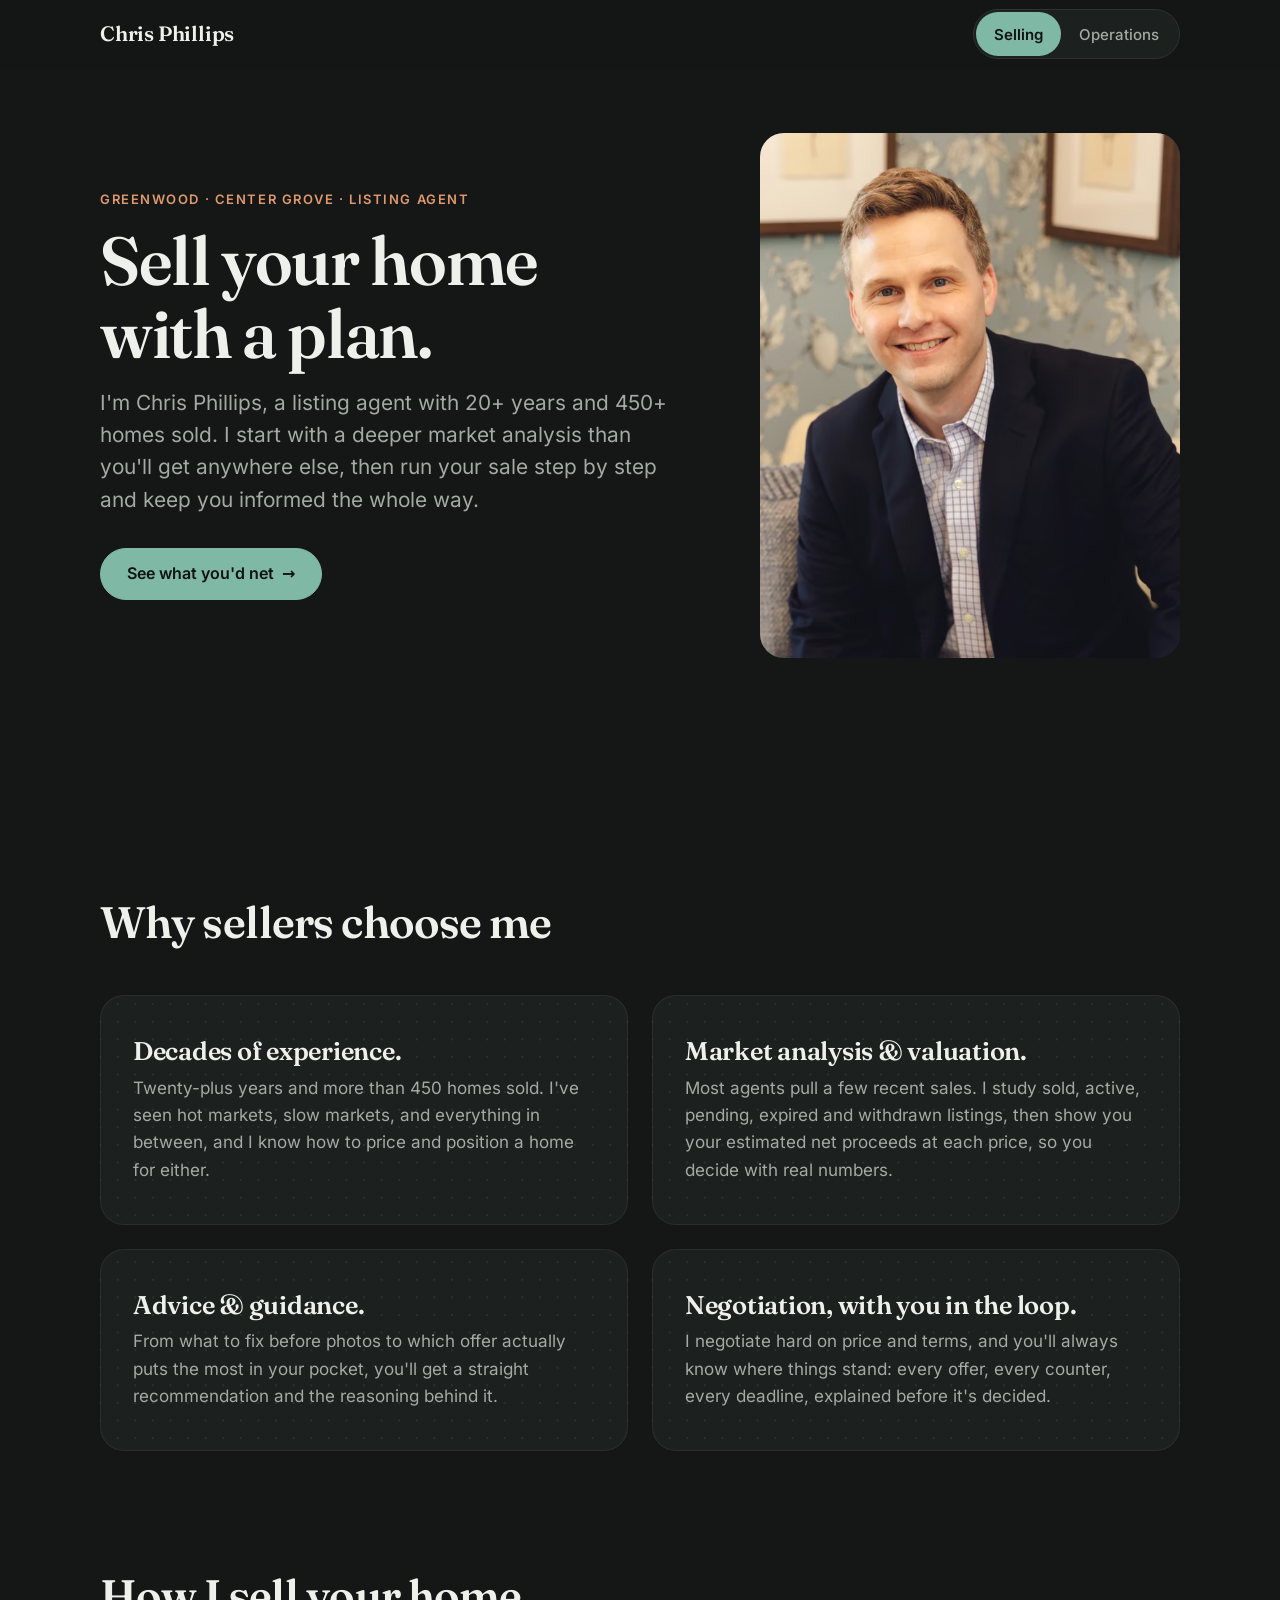
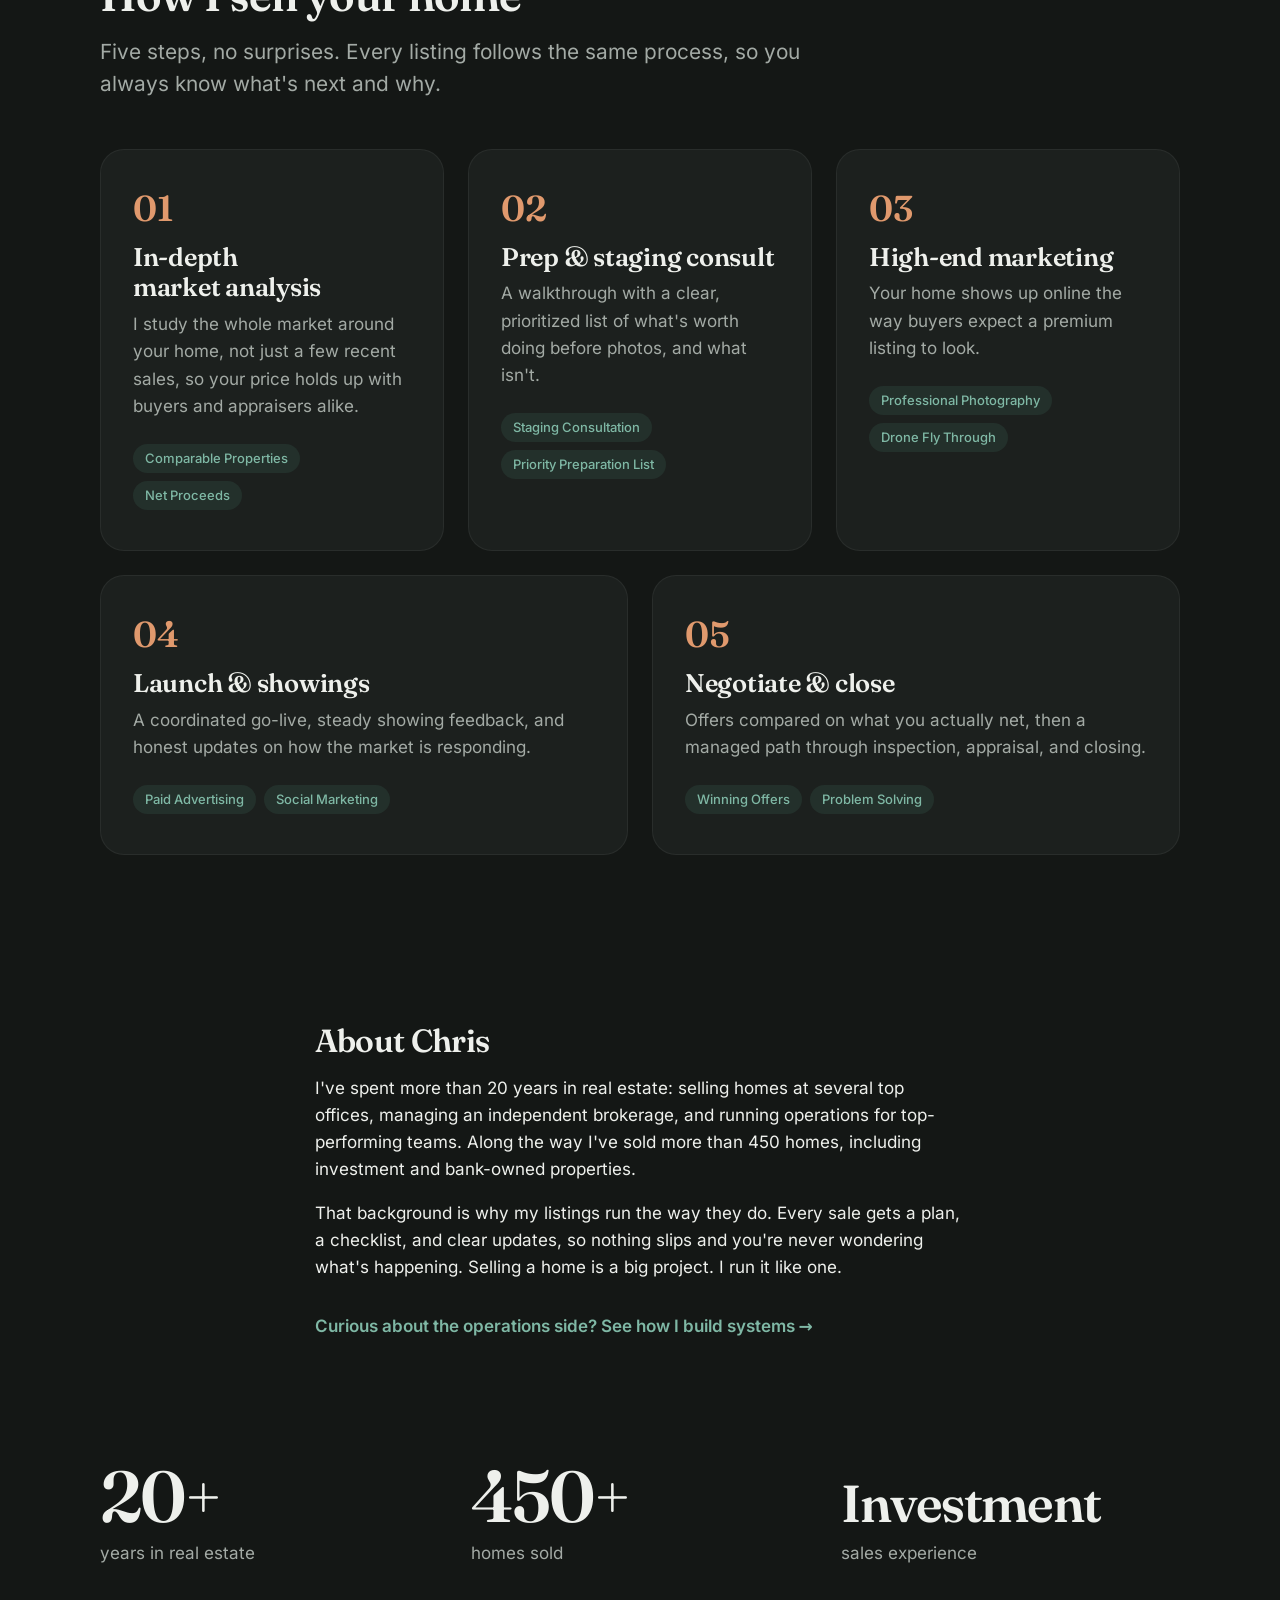
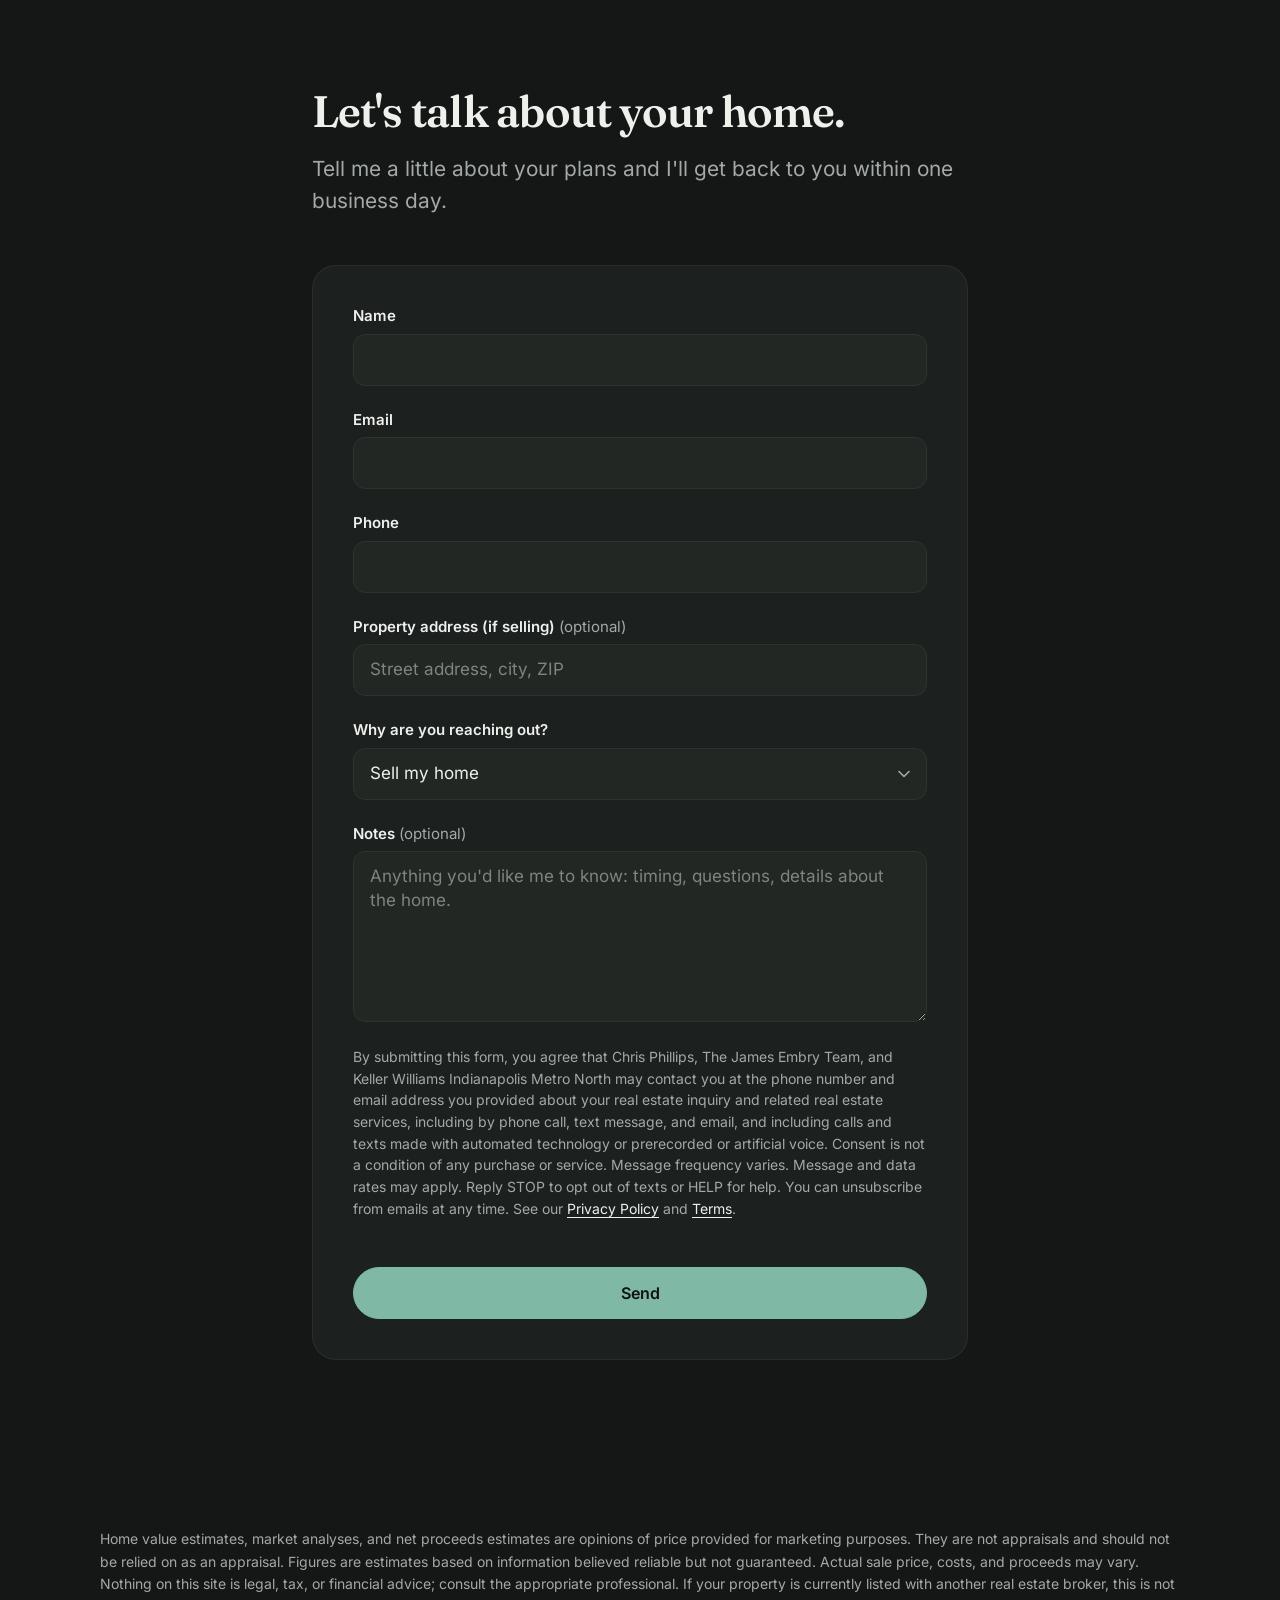
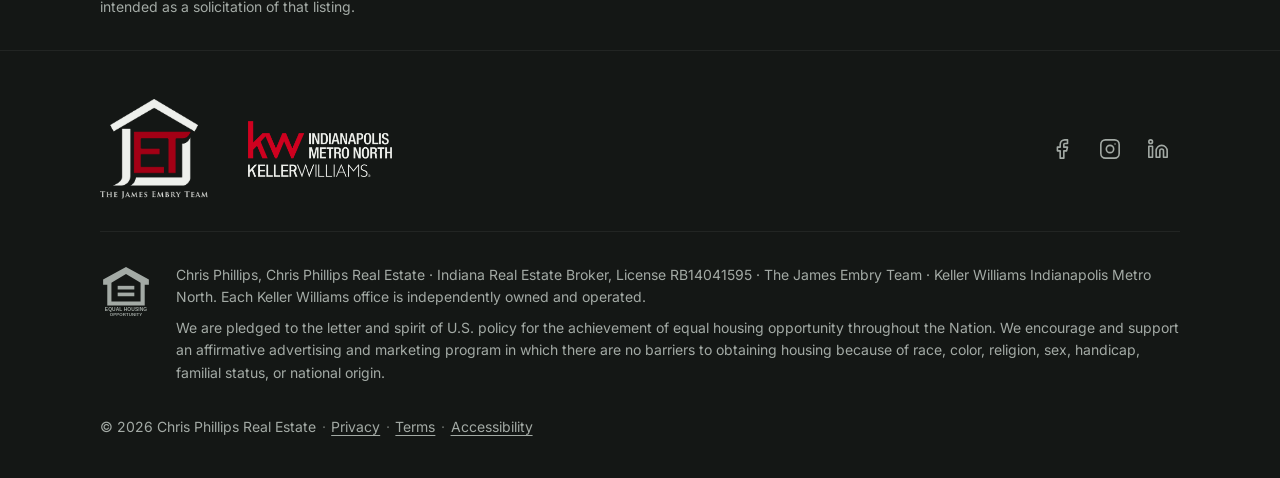
==== commit 9fbf412f: "Phase 3: home page Hero with responsive portrait (AVIF/WebP/JPEG, 12-65 KB, was 760 KB) and the fx-i" ====
--- a/index.html
+++ b/index.html
@@ -17,6 +17,7 @@
 <link rel="preload" href="/forms.json" as="fetch" crossorigin>
 <script src="/assets/js/site-config.js" defer></script>
 <script src="/assets/js/forms.js" defer></script>
+<script src="/assets/js/fx-image.js" defer></script>
 <title>Chris Phillips | Listing Agent for Greenwood &amp; Center Grove Home Sellers</title>
 <meta name="description" content="Chris Phillips is a listing agent for Greenwood and Center Grove home sellers: 20+ years, 450+ homes sold, a deeper market analysis and a clear plan for your sale.">
 <link rel="canonical" href="https://chrisphillips.co/">
@@ -35,58 +36,142 @@
 </header>
 <!-- PARTIAL:header END -->
 <main id="main" tabindex="-1">
-  <section class="wrap hero" aria-labelledby="hero-title">
-    <div>
+  <section class="wrap hero hero--home" aria-labelledby="hero-title">
+    <div class="hero__text">
       <p class="eyebrow">Greenwood · Center Grove · Listing agent</p>
-      <h1 id="hero-title">Sell your home with a plan, not a guess.</h1>
+      <h1 id="hero-title">Sell your home with a plan.</h1>
       <p class="lede">I'm Chris Phillips, a listing agent with 20+ years and 450+ homes sold. I start with a deeper market analysis than you'll get anywhere else, then run your sale step by step and keep you informed the whole way.</p>
       <div class="btns">
         <a class="btn btn--primary" href="#contact" data-prefill="reason:Sell my home">See what you'd net <span class="arrow" aria-hidden="true">→</span></a>
       </div>
-      <p class="skeleton-note">Portrait with the fx-image effect arrives in Phase 3.</p>
-    </div>
-  </section>
+    </div>
+    <div class="hero__media">
+      <div class="portrait fx-frame">
+        <picture>
+          <source type="image/avif" srcset="/assets/img/chris-phillips-400.avif 400w, /assets/img/chris-phillips-600.avif 600w, /assets/img/chris-phillips-800.avif 800w" sizes="(min-width: 1024px) 420px, 136px">
+          <source type="image/webp" srcset="/assets/img/chris-phillips-400.webp 400w, /assets/img/chris-phillips-600.webp 600w, /assets/img/chris-phillips-800.webp 800w" sizes="(min-width: 1024px) 420px, 136px">
+          <img src="/assets/img/chris-phillips-800.jpg" srcset="/assets/img/chris-phillips-400.jpg 400w, /assets/img/chris-phillips-600.jpg 600w, /assets/img/chris-phillips-800.jpg 800w" sizes="(min-width: 1024px) 420px, 136px" width="800" height="1000" alt="Chris Phillips" fetchpriority="high" data-fx>
+        </picture>
+      </div>
+    </div>
+  </section>
+
   <section class="section" id="why" aria-labelledby="why-title">
     <div class="wrap">
       <div class="section-head">
         <h2 id="why-title">Why sellers choose me</h2>
       </div>
-      <p class="skeleton-note">Four proof cards arrive in Phase 3.</p>
-    </div>
-  </section>
+      <div class="grid grid--2">
+        <article class="card card--dots fx-card">
+          <h3>Decades of experience.</h3>
+          <p>Twenty-plus years and more than 450 homes sold. I've seen hot markets, slow markets, and everything in between, and I know how to price and position a home for either.</p>
+        </article>
+        <article class="card card--dots fx-card">
+          <h3>Market analysis &amp; valuation.</h3>
+          <p>Most agents pull a few recent sales. I study sold, active, pending, expired and withdrawn listings, then show you your estimated net proceeds at each price, so you decide with real numbers.</p>
+        </article>
+        <article class="card card--dots fx-card">
+          <h3>Advice &amp; guidance.</h3>
+          <p>From what to fix before photos to which offer actually puts the most in your pocket, you'll get a straight recommendation and the reasoning behind it.</p>
+        </article>
+        <article class="card card--dots fx-card">
+          <h3>Negotiation, with you in the loop.</h3>
+          <p>I negotiate hard on price and terms, and you'll always know where things stand: every offer, every counter, every deadline, explained before it's decided.</p>
+        </article>
+      </div>
+    </div>
+  </section>
+
   <section class="section" id="process" aria-labelledby="process-title">
     <div class="wrap">
       <div class="section-head">
         <h2 id="process-title">How I sell your home</h2>
         <p class="lede">Five steps, no surprises. Every listing follows the same process, so you always know what's next and why.</p>
       </div>
-      <p class="skeleton-note">The five steps arrive in Phase 3.</p>
-    </div>
-  </section>
-  <section class="section" id="local" aria-labelledby="local-title">
-    <div class="wrap">
-      <div class="section-head">
-        <h2 id="local-title">Your neighbor, not just your agent.</h2>
-      </div>
-      <p class="skeleton-note">Local section copy arrives in Phase 3.</p>
-    </div>
-  </section>
+      <ol class="steps">
+        <li class="step card fx-card">
+          <span class="step__num" aria-hidden="true"></span>
+          <h3>In-depth market analysis</h3>
+          <p>I study the whole market around your home, not just a few recent sales, so your price holds up with buyers and appraisers alike.</p>
+          <ul class="chips">
+            <li>Comparable Properties</li>
+            <li>Net Proceeds</li>
+          </ul>
+        </li>
+        <li class="step card fx-card">
+          <span class="step__num" aria-hidden="true"></span>
+          <h3>Prep &amp; staging consult</h3>
+          <p>A walkthrough with a clear, prioritized list of what's worth doing before photos, and what isn't.</p>
+          <ul class="chips">
+            <li>Staging Consultation</li>
+            <li>Priority Preparation List</li>
+          </ul>
+        </li>
+        <li class="step card fx-card">
+          <span class="step__num" aria-hidden="true"></span>
+          <h3>High-end marketing</h3>
+          <p>Your home shows up online the way buyers expect a premium listing to look.</p>
+          <ul class="chips">
+            <li>Professional Photography</li>
+            <li>Drone Fly Through</li>
+          </ul>
+        </li>
+        <li class="step card fx-card">
+          <span class="step__num" aria-hidden="true"></span>
+          <h3>Launch &amp; showings</h3>
+          <p>A coordinated go-live, steady showing feedback, and honest updates on how the market is responding.</p>
+          <ul class="chips">
+            <li>Paid Advertising</li>
+            <li>Social Marketing</li>
+          </ul>
+        </li>
+        <li class="step card fx-card">
+          <span class="step__num" aria-hidden="true"></span>
+          <h3>Negotiate &amp; close</h3>
+          <p>Offers compared on what you actually net, then a managed path through inspection, appraisal, and closing.</p>
+          <ul class="chips">
+            <li>Winning Offers</li>
+            <li>Problem Solving</li>
+          </ul>
+        </li>
+      </ol>
+    </div>
+  </section>
+
   <section class="section" id="about" aria-labelledby="about-title">
-    <div class="wrap">
-      <div class="section-head">
-        <h2 id="about-title">About Chris</h2>
-      </div>
-      <p class="skeleton-note">Bio arrives in Phase 3.</p>
-    </div>
-  </section>
+    <div class="wrap narrow prose">
+      <h2 id="about-title">About Chris</h2>
+      <p>I've spent more than 20 years in real estate: selling homes at several top offices, managing an independent brokerage, and running operations for top-performing teams. Along the way I've sold more than 450 homes, including investment and bank-owned properties.</p>
+      <p>That background is why my listings run the way they do. Every sale gets a plan, a checklist, and clear updates, so nothing slips and you're never wondering what's happening. Selling a home is a big project. I run it like one.</p>
+      <p class="section-link"><a class="link-arrow" href="/operations/">Curious about the operations side? See how I build systems <span aria-hidden="true">→</span></a></p>
+    </div>
+  </section>
+
   <section class="section" id="record" aria-labelledby="record-title">
     <div class="wrap">
-      <div class="section-head">
-        <h2 id="record-title">Track record</h2>
-      </div>
-      <p class="skeleton-note">Stat row and the (hidden) reviews block arrive in Phase 3.</p>
-    </div>
-  </section>
+      <h2 id="record-title" class="visually-hidden">Track record</h2>
+      <ul class="stats">
+        <li class="stat"><span class="stat__num">20+</span><span class="stat__label">years in real estate</span></li>
+        <li class="stat"><span class="stat__num">450+</span><span class="stat__label">homes sold</span></li>
+        <li class="stat"><span class="stat__num stat__num--word">Investment</span><span class="stat__label">sales experience</span></li>
+      </ul>
+
+      <!-- REVIEWS: hidden until there are real reviews (spec 4.1 §6, 4.5).
+           To show it: copy the sample card below once per review, fill it in,
+           and remove the word "hidden" from the next line. Each review needs
+           permission on file, real attribution, and no edits that change its meaning. -->
+      <div class="reviews" id="reviews" hidden>
+        <h3 class="reviews__title">What sellers say</h3>
+        <ul class="grid grid--3 reviews__list">
+          <li class="card review">
+            <blockquote><p>Review text, exactly as written.</p></blockquote>
+            <p class="review__meta">Name or initials · Area · Source (Google, Zillow…) · Month year</p>
+          </li>
+        </ul>
+      </div>
+    </div>
+  </section>
+
   <section class="section" id="contact" aria-labelledby="contact-title">
     <div class="wrap narrow">
       <div class="section-head">
--- a/assets/css/site.css
+++ b/assets/css/site.css
@@ -44,7 +44,7 @@
   --fs-h1: clamp(2.4rem, 7vw, 4.25rem);
   --fs-h2: clamp(1.8rem, 4.5vw, 2.75rem);
   --fs-h3: clamp(1.3rem, 2.4vw, 1.6rem);
-  --fs-lede: clamp(1.125rem, 2.2vw, 1.3rem);
+  --fs-lede: clamp(1.0625rem, 2.2vw, 1.3rem);
   --fs-body: 1.0625rem;          /* 17px */
   --fs-small: 0.9375rem;         /* 15px */
   --fs-fine: 0.875rem;           /* 14px, the smallest size used for legal text */
@@ -147,12 +147,13 @@
 @media (min-width: 720px) and (max-width: 1023px) { .grid--4 { grid-template-columns: repeat(2, 1fr); } }
 
 /* Hero: one column on phones, two at 1024px (spec 5.4) */
-.hero { padding-top: var(--s-4); padding-bottom: var(--section-y); display: grid; gap: var(--s-4); align-items: center; }
+.hero { padding-top: var(--s-2); padding-bottom: var(--section-y); display: grid; gap: var(--s-3); align-items: center; }
 @media (min-width: 1024px) {
   .hero { grid-template-columns: 1.35fr 1fr; gap: var(--s-8); padding-top: var(--s-8); }
 }
-.hero__media { order: -1; max-width: 240px; }
-@media (min-width: 1024px) { .hero__media { order: 0; max-width: none; } }
+.hero__media { order: -1; width: 100%; max-width: 136px; }
+@media (min-width: 1024px) { .hero__media { order: 0; max-width: 420px; justify-self: end; } }
+.hero--home .lede { margin-bottom: var(--s-4); }
 
 /* 5. TYPE ------------------------------------------------------------------ */
 h1, h2, h3, h4 {
@@ -324,6 +325,18 @@
 @media (min-width: 720px) { .stats { grid-template-columns: repeat(3, 1fr); } }
 .stat__num { display: block; font: 600 clamp(3rem, 9vw, 4.5rem)/1 var(--serif); letter-spacing: -0.03em; color: var(--ink); }
 .stat__label { display: block; margin-top: var(--s-1); color: var(--muted); }
+.stat__num--word { font-size: clamp(2.25rem, 6vw, 3.25rem); line-height: 1.1; }
+@media (min-width: 720px) { .stat__num--word { padding-top: clamp(0.4rem, 1.5vw, 0.9rem); } }
+
+/* Reviews (hidden until there are real reviews; see the note in index.html) */
+.reviews { margin-top: var(--s-8); }
+.reviews__title { margin-bottom: var(--s-3); }
+.reviews__list { list-style: none; margin: 0; padding: 0; }
+.review blockquote { margin: 0 0 var(--s-2); }
+.review blockquote p { color: var(--ink); font-size: 1.0625rem; }
+.review__meta { font-size: var(--fs-small); color: var(--muted); margin: 0; }
+
+.section-link { margin-top: var(--s-4); }
 
 /* 12. CHIPS ---------------------------------------------------------------- */
 .chips { list-style: none; margin: var(--s-3) 0 0; padding: 0; display: flex; flex-wrap: wrap; gap: 8px; }
@@ -532,6 +545,7 @@
   background: linear-gradient(150deg, #2a463d 0%, #1a2a25 100%);
 }
 .portrait img { position: absolute; inset: 0; width: 100%; height: 100%; object-fit: cover; }
+.portrait picture { display: block; }
 .fx-frame { position: relative; overflow: hidden; }
 .fx-canvas { position: absolute; inset: 0; width: 100%; height: 100%; display: block; pointer-events: none; }
 .fx-frame.fx-ready img[data-fx] { opacity: 0; }
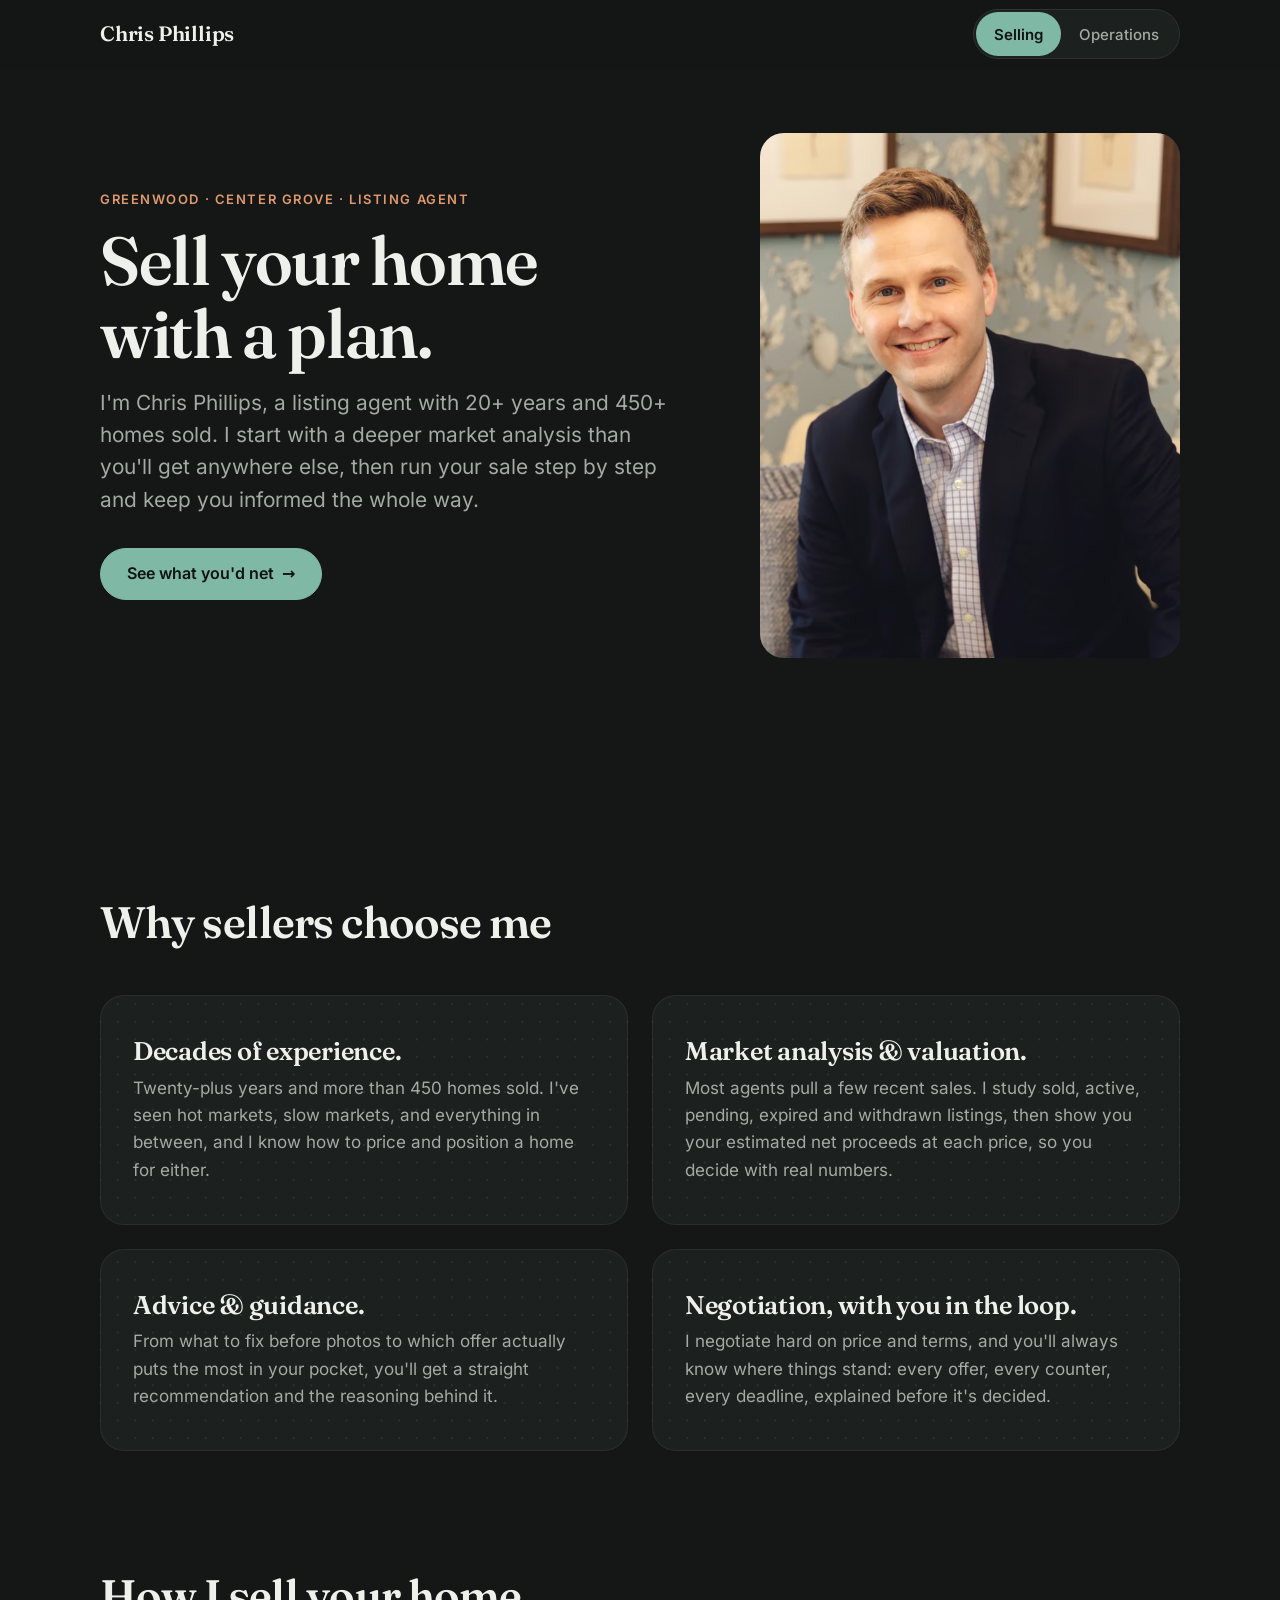
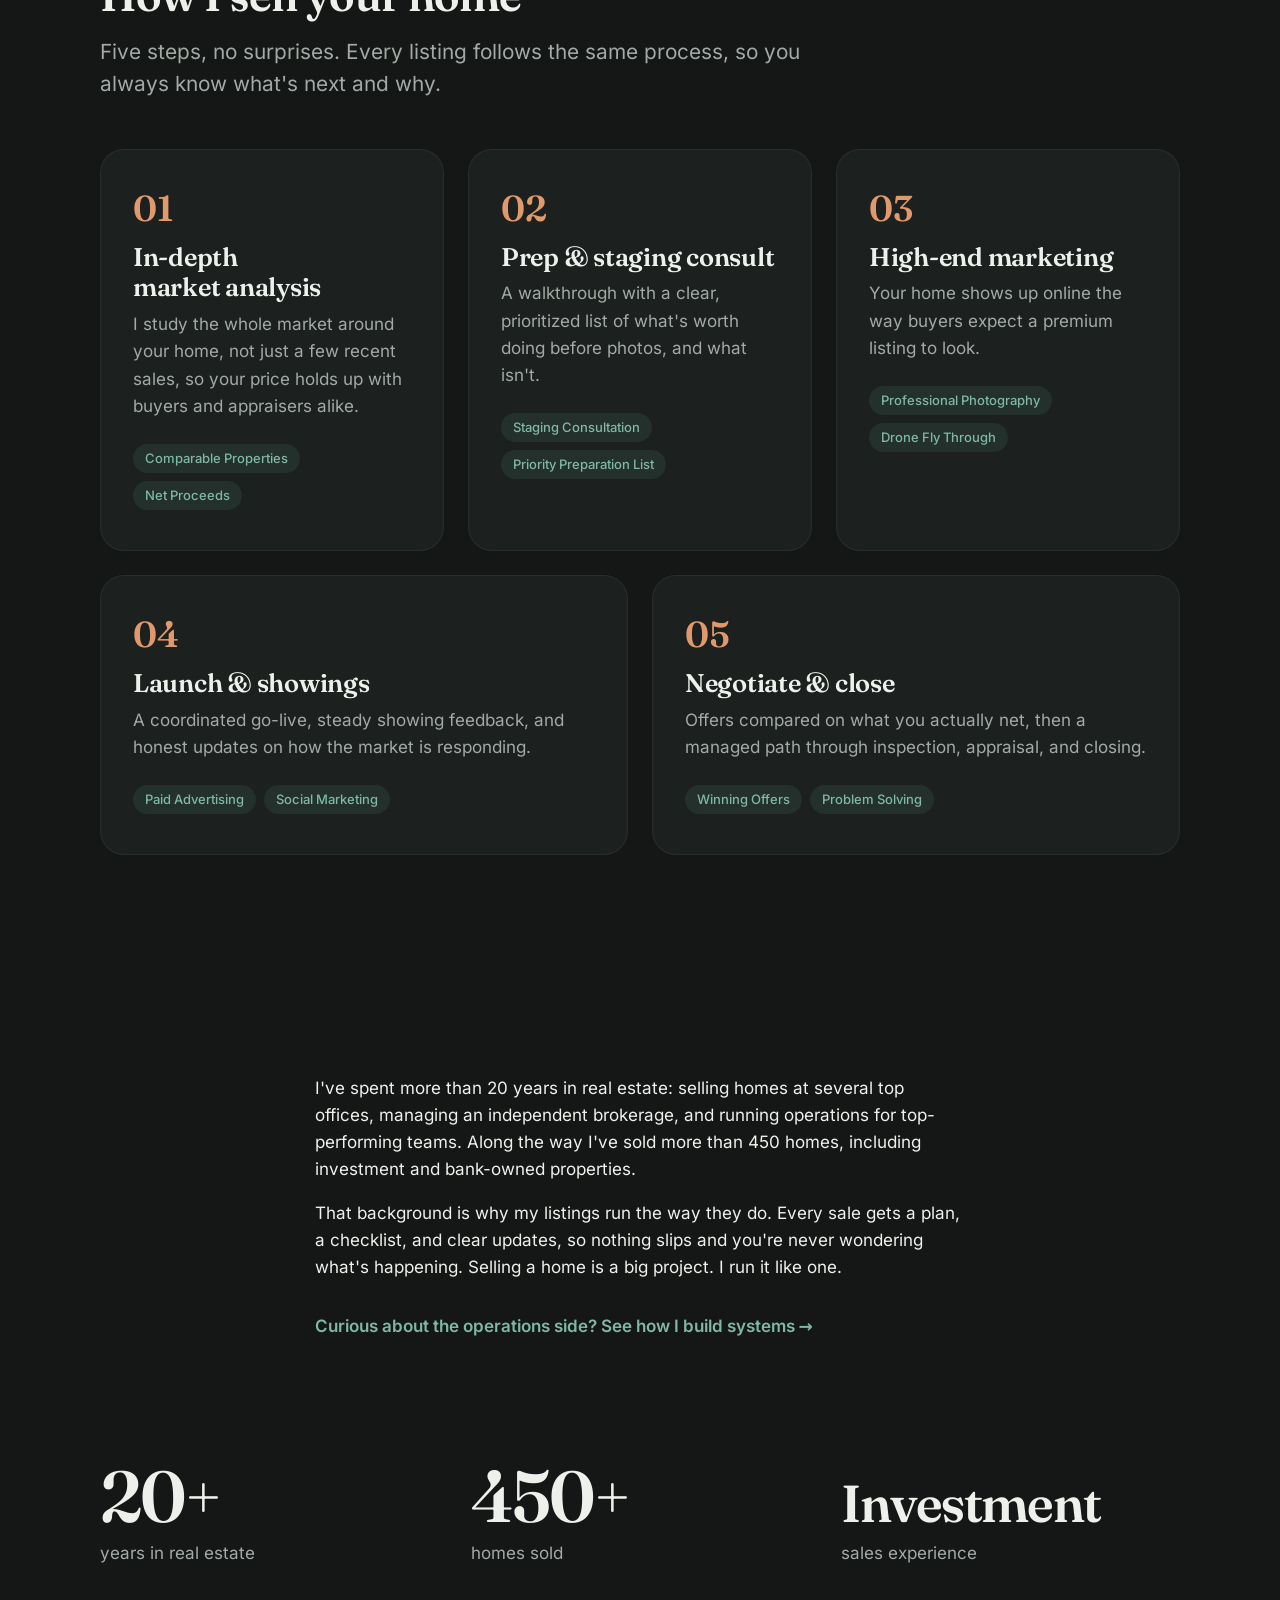
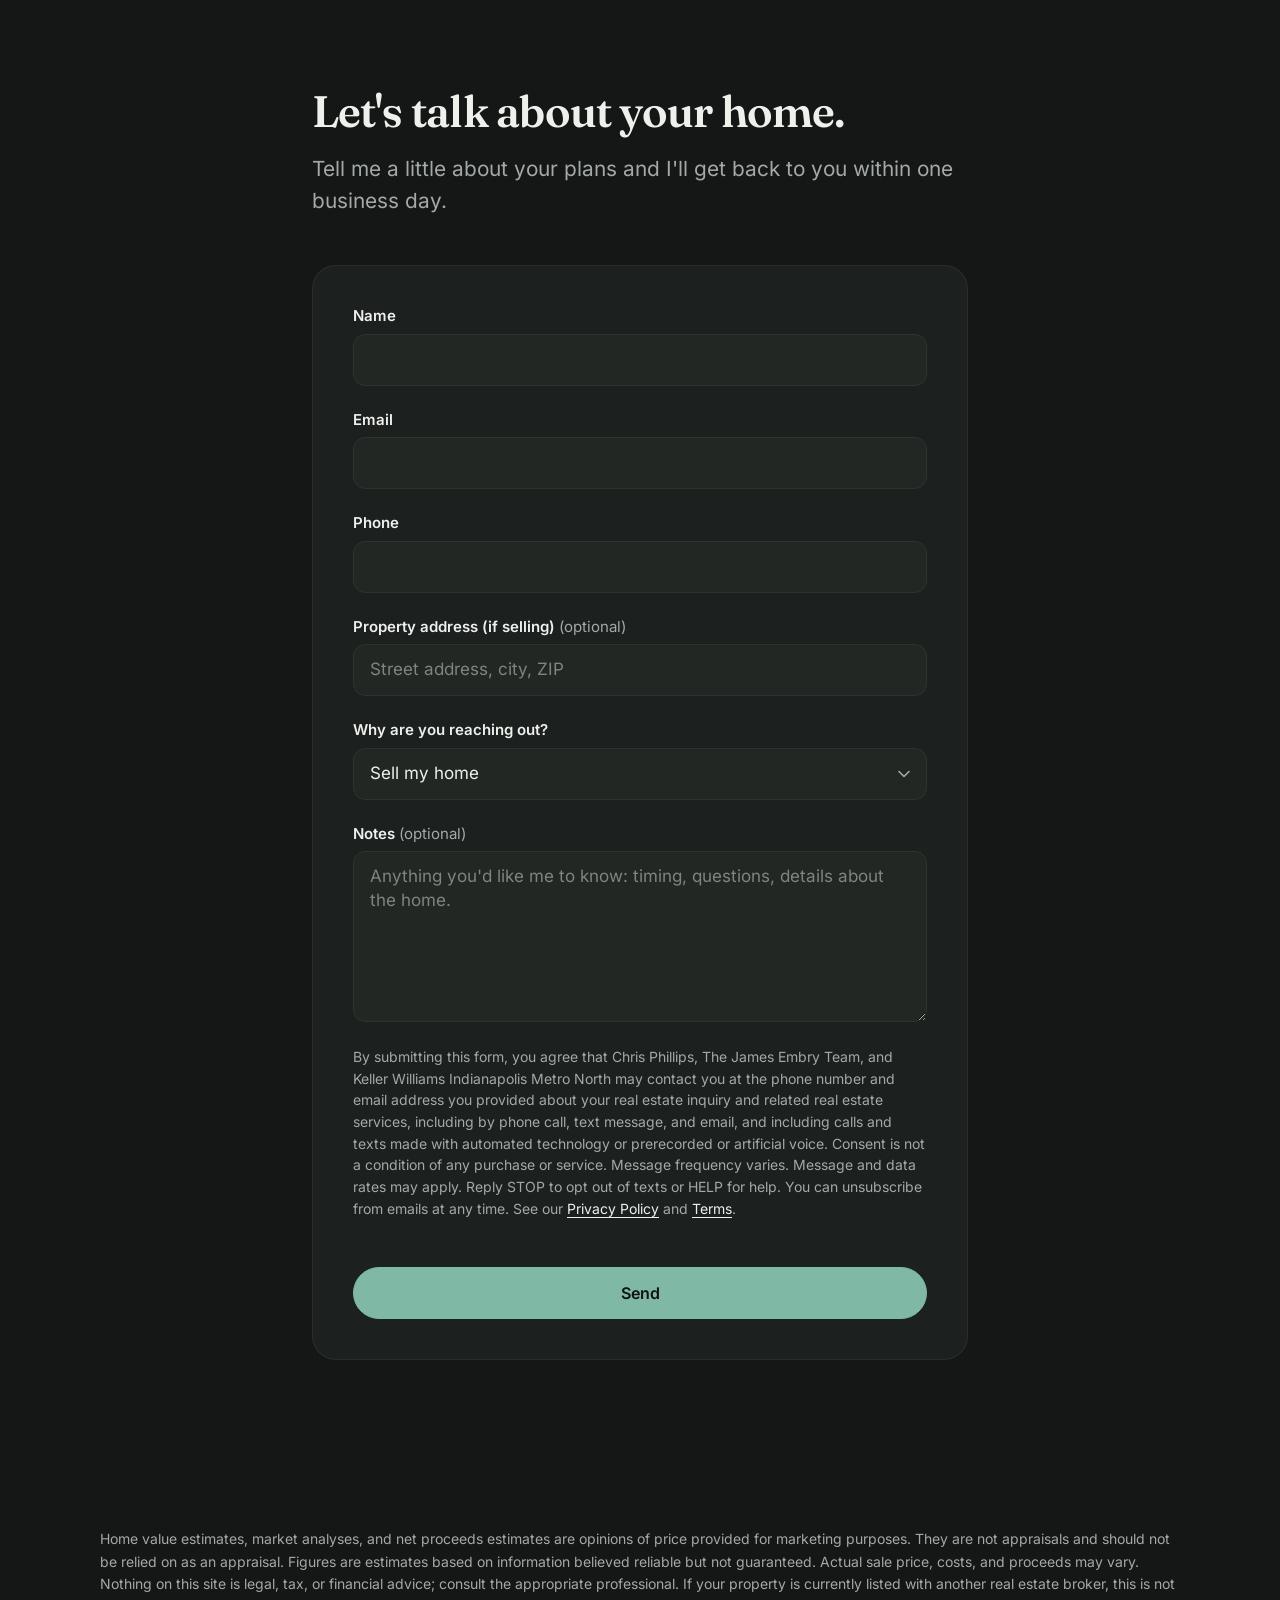
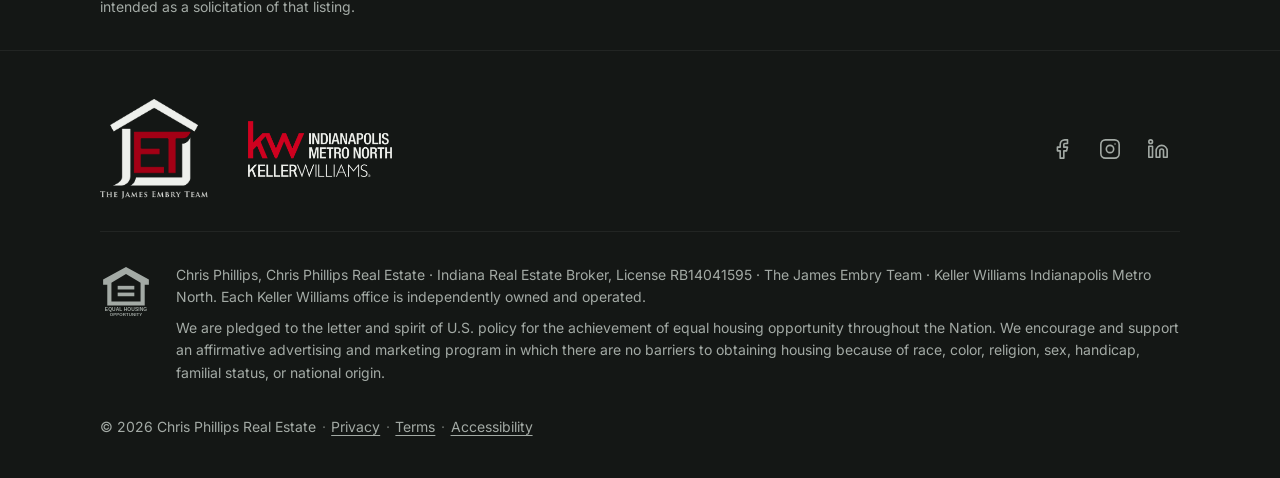
==== commit 30e3c67f: "Phase 6: effects Card light per Chris's review: a 1px near-white line slides up the card's left bord" ====
--- a/index.html
+++ b/index.html
@@ -18,6 +18,7 @@
 <script src="/assets/js/site-config.js" defer></script>
 <script src="/assets/js/forms.js" defer></script>
 <script src="/assets/js/fx-image.js" defer></script>
+<script src="/assets/js/fx-cards.js" defer></script>
 <title>Chris Phillips | Listing Agent for Greenwood &amp; Center Grove Home Sellers</title>
 <meta name="description" content="Chris Phillips is a listing agent for Greenwood and Center Grove home sellers: 20+ years, 450+ homes sold, a deeper market analysis and a clear plan for your sale.">
 <link rel="canonical" href="https://chrisphillips.co/">
--- a/assets/css/site.css
+++ b/assets/css/site.css
@@ -8,7 +8,7 @@
      1 Tokens · 2 Fonts · 3 Base · 4 Layout · 5 Type · 6 Top bar + toggle
      7 Buttons · 8 Section heading · 9 Cards · 10 Process steps · 11 Stats
      12 Chips · 13 Forms · 14 Disclaimer + footer · 15 404 dog card
-     16 Effects (portrait, reveal, card light) · 17 Utilities · 18 Reduced motion
+     16 Effects (portrait, reveal, card light + shadow) · 17 Utilities · 18 Reduced motion
 
    Spec: _private/PROJECT_SPEC.md, sections 5 (design) and 6 (code rules).
    ========================================================================== */
@@ -32,8 +32,9 @@
   --error: #ff8a80;
 
   /* Effects: retune the card light and glows here, in one place */
-  --fx-light: #a9e0cc;           /* bright core of the orbiting light */
+  --fx-light: rgb(236 248 243 / 92%);   /* card light: near-white, a hint of green */
   --fx-light-soft: rgb(127 184 165 / 45%);
+  --fx-shadow: rgb(0 0 0 / 60%);        /* the shadow the light casts on the right */
   --fx-glow: rgb(127 184 165 / 35%);
   --fx-warm: rgb(224 153 109 / 40%);
   --fx-dots: rgb(255 255 255 / 7%);
@@ -145,6 +146,7 @@
   .grid--4 { grid-template-columns: repeat(4, 1fr); }
 }
 @media (min-width: 720px) and (max-width: 1023px) { .grid--4 { grid-template-columns: repeat(2, 1fr); } }
+@media (min-width: 720px) and (max-width: 1023px) { .grid--3 > :last-child:nth-child(odd) { grid-column: 1 / -1; } }
 
 /* Hero: one column on phones, two at 1024px (spec 5.4) */
 .hero { padding-top: var(--s-2); padding-bottom: var(--section-y); display: grid; gap: var(--s-3); align-items: center; }
@@ -153,7 +155,7 @@
 }
 .hero__media { order: -1; width: 100%; max-width: 136px; }
 @media (min-width: 1024px) { .hero__media { order: 0; max-width: 420px; justify-self: end; } }
-.hero--home .lede { margin-bottom: var(--s-4); }
+.hero--home .lede, .hero--split .lede { margin-bottom: var(--s-4); }
 
 /* 5. TYPE ------------------------------------------------------------------ */
 h1, h2, h3, h4 {
@@ -301,6 +303,20 @@
   background-position: center;
 }
 
+/* Capability card (operations): items line under the group name */
+.card__items { font-size: var(--fs-small); font-weight: 500; color: var(--ink); margin-bottom: var(--s-2); }
+
+/* Capability grid: five groups, 3 + 2 on desktop, no orphan on tablet */
+@media (min-width: 720px) and (max-width: 1023px) {
+  .grid--caps { grid-template-columns: repeat(2, 1fr); }
+  .grid--caps > :last-child:nth-child(odd) { grid-column: 1 / -1; }
+}
+@media (min-width: 1024px) {
+  .grid--caps { grid-template-columns: repeat(6, 1fr); }
+  .grid--caps > * { grid-column: span 2; }
+  .grid--caps > :nth-child(n+4) { grid-column: span 3; }
+}
+
 /* Build card: big outcome headline, one-line "how" */
 .card--build h3 { font-size: clamp(1.45rem, 3vw, 1.9rem); line-height: 1.15; margin-bottom: var(--s-2); }
 
@@ -522,6 +538,48 @@
 .footer__fine a:hover { color: var(--ink); }
 .footer__fine .sep { margin: 0 .4em; opacity: .6; }
 
+/* 14b. LANDING PAGES (spec 10) -------------------------------------------- */
+/* Rule: headline + short lede, then the form. Everything else goes below it.
+   Phones: stacked. Desktop: copy left, form card right, both at the top. */
+.hero--landing { align-items: start; }
+.hero--landing .lede { margin-bottom: 0; }
+@media (min-width: 1024px) {
+  .hero--landing { grid-template-columns: 1fr minmax(0, 500px); gap: var(--s-6); }
+  .hero--landing .hero__text { padding-top: var(--s-5); }
+}
+
+/* Three steps in a row from tablet up (landing "How it works") */
+@media (min-width: 720px) { .steps--3 { grid-template-columns: repeat(3, 1fr); } .steps--3 > * { grid-column: auto; } }
+
+/* Cover image beside a list */
+.split { display: grid; gap: var(--s-6); align-items: center; }
+@media (min-width: 1024px) { .split { grid-template-columns: 1.1fr 1fr; gap: var(--s-8); } }
+.cover { margin: 0; }
+.cover img { width: 100%; border-radius: var(--radius-sm); border: 1px solid var(--line-soft); box-shadow: 0 28px 60px -28px rgb(0 0 0 / 75%); }
+.split h2 { margin-bottom: var(--s-3); }
+
+/* Check-mark list */
+.ticks { list-style: none; margin: 0; padding: 0; display: grid; gap: var(--s-2); }
+.ticks li { position: relative; padding-left: 2rem; max-width: var(--measure); }
+.ticks li::before {
+  content: ""; position: absolute; left: 0.15rem; top: 0.45em;
+  width: 0.95rem; height: 0.5rem;
+  border-left: 2px solid var(--accent); border-bottom: 2px solid var(--accent);
+  transform: rotate(-45deg);
+}
+
+/* Short "about" with a round photo */
+.about-mini { display: flex; gap: var(--s-3); align-items: center; }
+.about-mini__photo { flex: none; width: 88px; height: 88px; border-radius: 50%; overflow: hidden; background: var(--surface); }
+.about-mini__photo img { width: 100%; height: 100%; object-fit: cover; object-position: center 22%; }
+@media (min-width: 720px) { .about-mini__photo { width: 112px; height: 112px; } }
+.about-mini__title { font-size: clamp(1.5rem, 3.5vw, 2rem); margin-bottom: var(--s-1); }
+.made-by { margin-left: auto; margin-right: auto; }
+
+/* Second call to action at the end of a landing page: jumps back to the form */
+.end-cta { margin: var(--s-5) 0 0; max-width: none; }
+.btn:hover .arrow--up { transform: translateY(-3px); }
+
 /* 15. 404 DOG CARD (spec 3, 4.4) ------------------------------------------- */
 .dog { margin: 0 0 var(--s-4); max-width: 520px; }
 .dog__frame {
@@ -557,7 +615,42 @@
 .js .reveal { opacity: 0; transform: translateY(12px); transition: opacity var(--t-med) var(--ease), transform var(--t-med) var(--ease); }
 .js .reveal.is-visible { opacity: 1; transform: none; }
 
-/* Orbiting card light: styles for fx-cards.js are added in Phase 6 (spec 5.6.1). */
+/* Card light (spec 5.6.1, revised by Chris 2026-11-16).
+   A thin line of light on the card's left border slides up and stops. The
+   whole card casts a shadow (box-shadow) away from the light: it starts faint,
+   to the right and slightly up, and swings down-right as the light rises, so
+   its angle follows the light. Leaving reverses both and fades them out.
+   On: mouse hover, keyboard focus inside the card, or .fx-on (added by
+   fx-cards.js on phones to the card nearest the middle of the screen).
+   Tune: --fx-light, --fx-shadow (top of this file), the 600ms timing, the
+   light's top values (where it starts and stops) and the two box-shadow
+   values (where the shadow starts and where it lands). */
+.fx-card::after, .form-card::after {
+  content: "";
+  position: absolute; left: -1px; top: 65%;
+  width: 1px; height: 70px;
+  background: linear-gradient(to bottom, rgb(236 248 243 / 0), var(--fx-light), rgb(236 248 243 / 0));
+  opacity: 0;
+  pointer-events: none;
+  transition: top 600ms ease, opacity 600ms ease;
+}
+/* The shadow. Idle = the "light low on the left" position, fully transparent,
+   so it fades in while swinging from up-right to down-right. */
+.fx-card, .form-card {
+  box-shadow: 10px -4px 28px -10px rgb(0 0 0 / 0);
+  transition: box-shadow 600ms ease;
+}
+.js .fx-card.reveal, .js .form-card.reveal {  /* keep the shadow timing on cards that fade in */
+  transition: opacity var(--t-med) var(--ease), transform var(--t-med) var(--ease), box-shadow 600ms ease;
+}
+@media (hover: hover) and (pointer: fine) {
+  .fx-card:hover::after, .form-card:hover::after { top: 25%; opacity: 1; }
+  .fx-card:hover, .form-card:hover { box-shadow: 16px 18px 36px -10px var(--fx-shadow); }
+}
+.fx-card:focus-within::after, .form-card:focus-within::after,
+.fx-on::after { top: 25%; opacity: 1; }
+.fx-card:focus-within, .form-card:focus-within,
+.fx-on { box-shadow: 16px 18px 36px -10px var(--fx-shadow); }
 
 /* 17. UTILITIES ------------------------------------------------------------ */
 .visually-hidden {
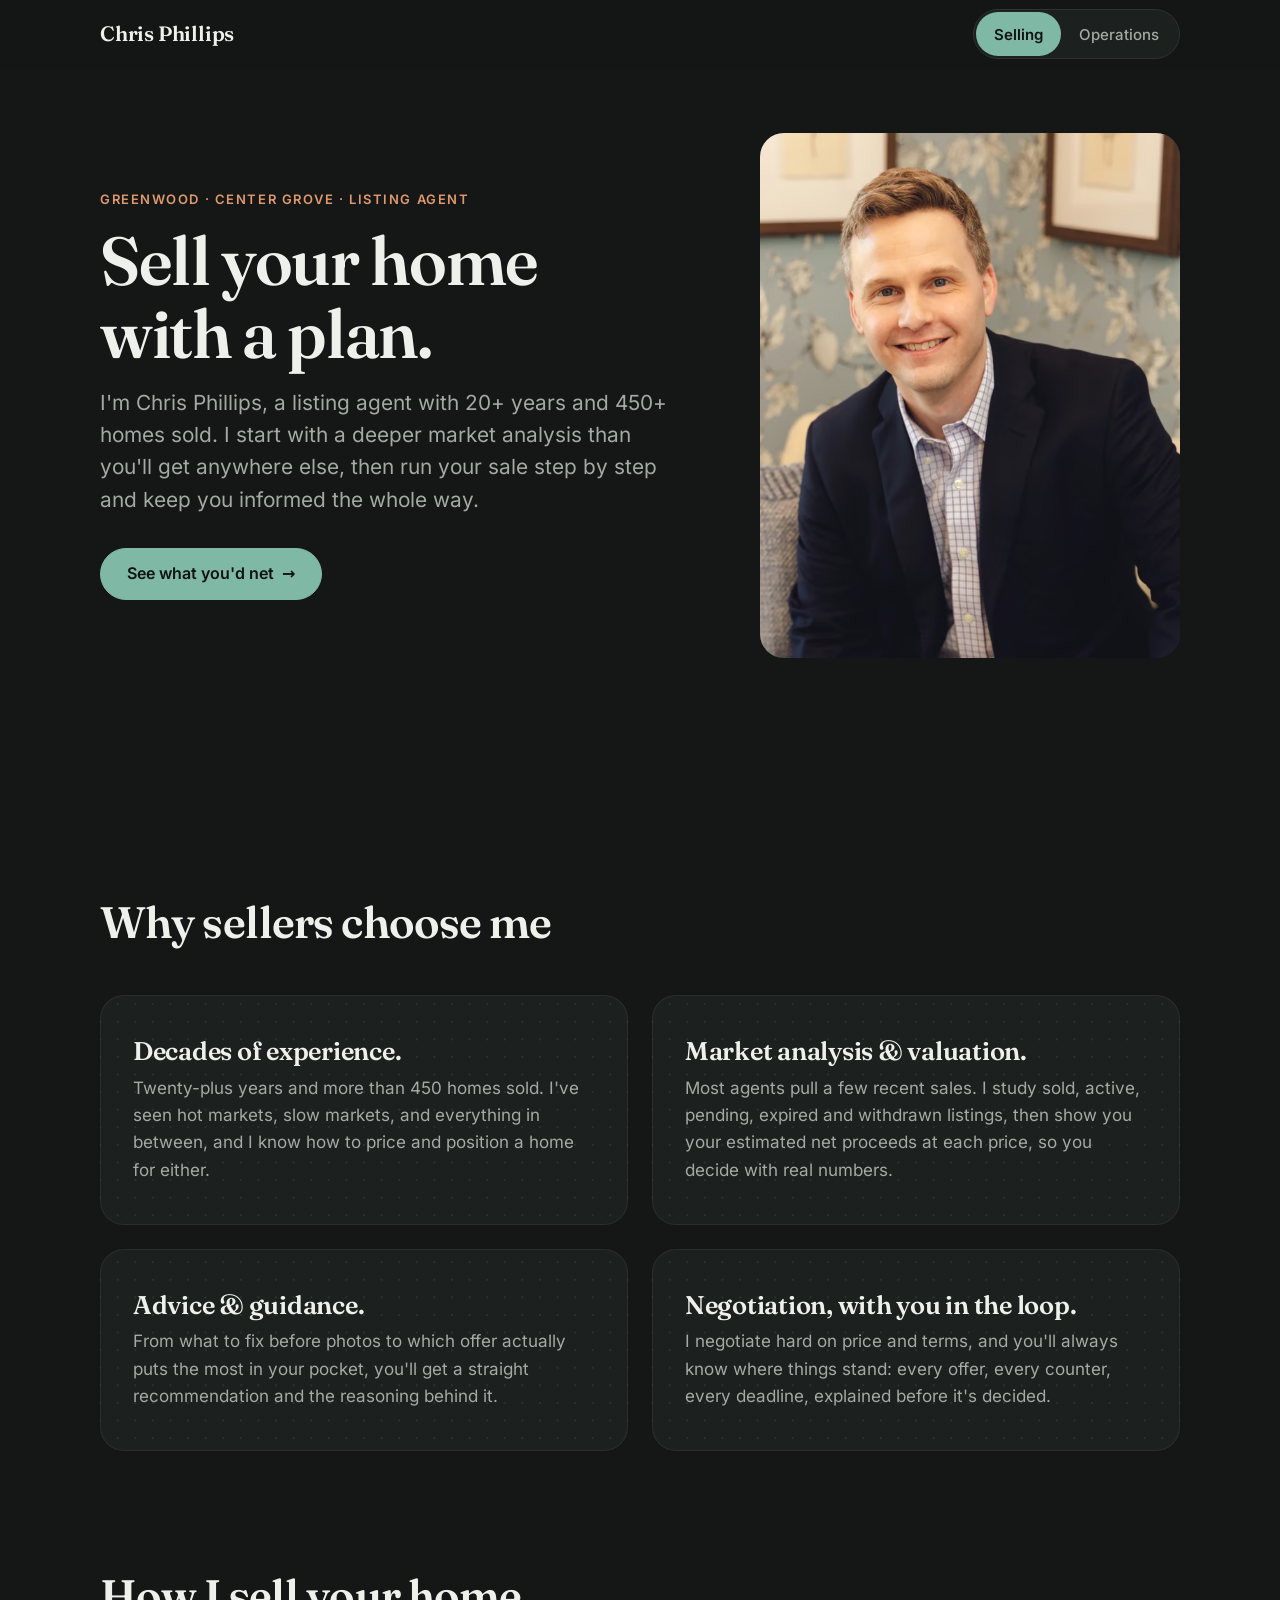
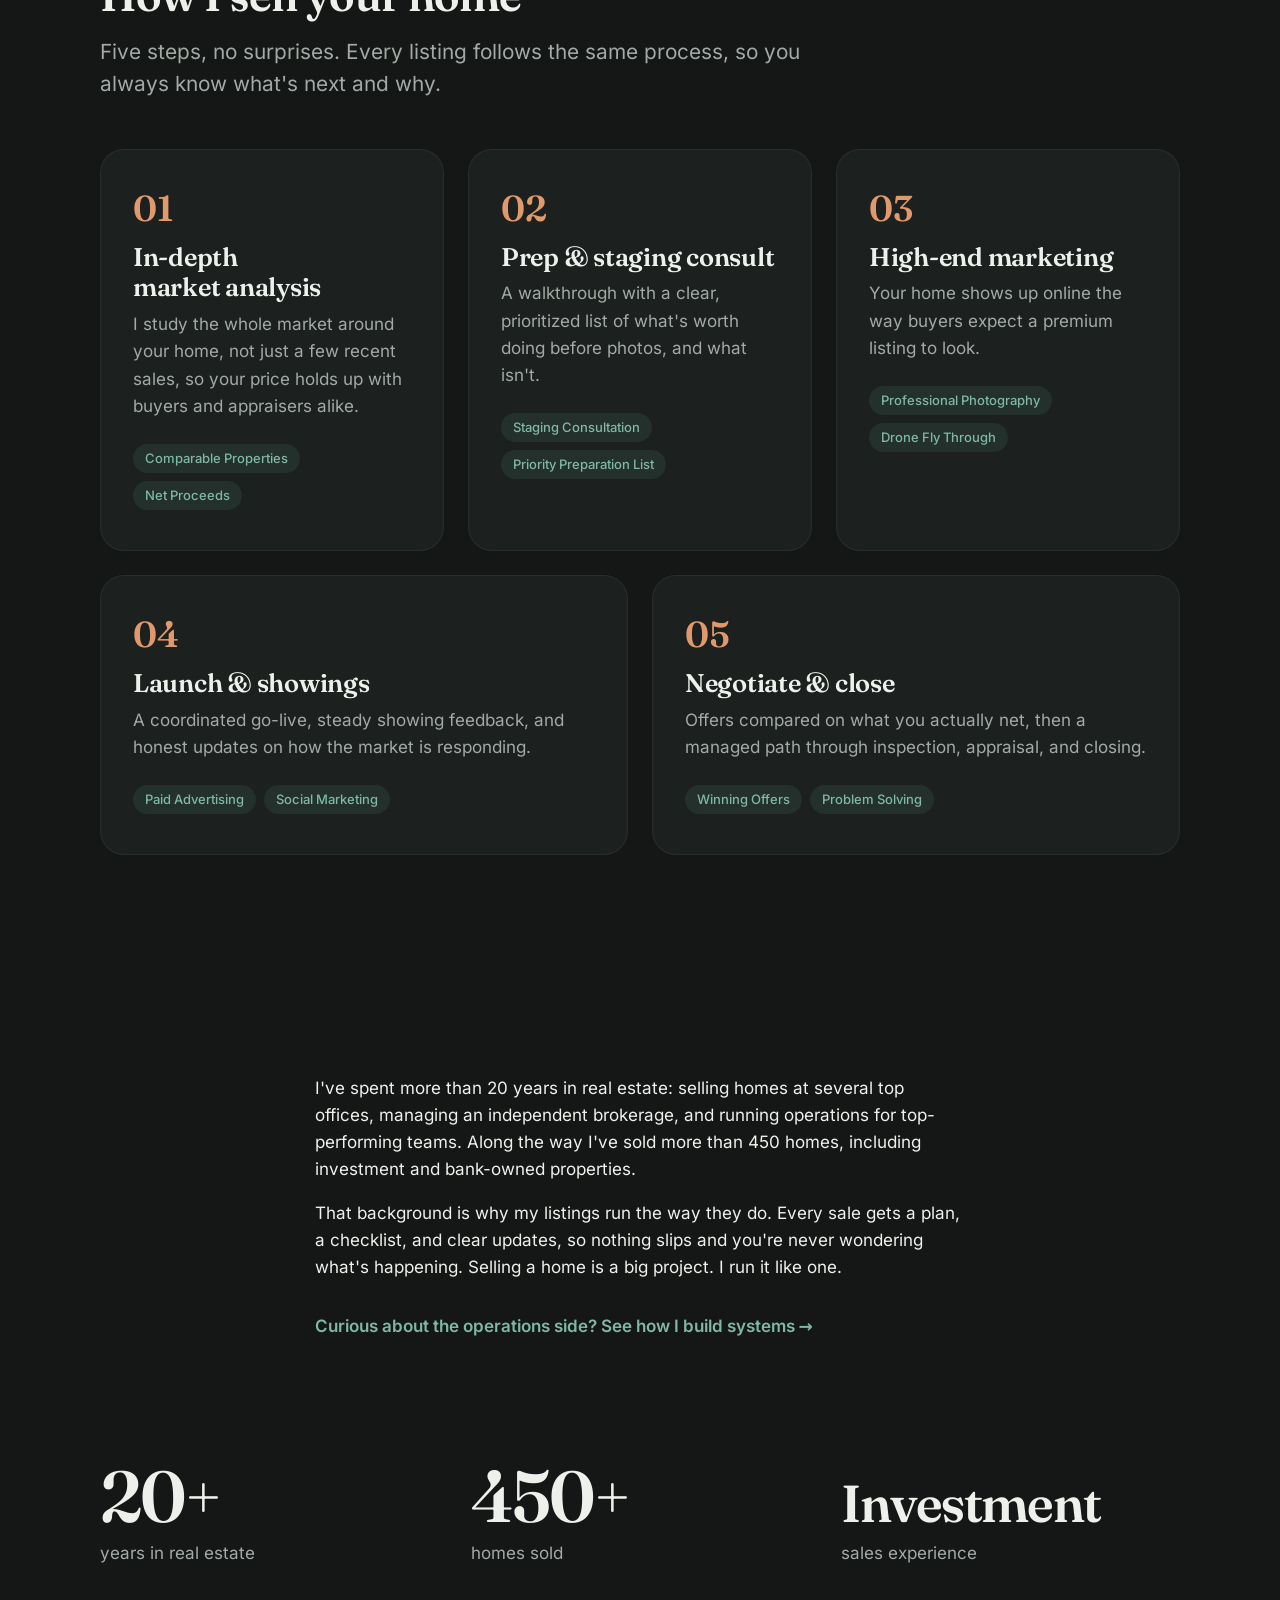
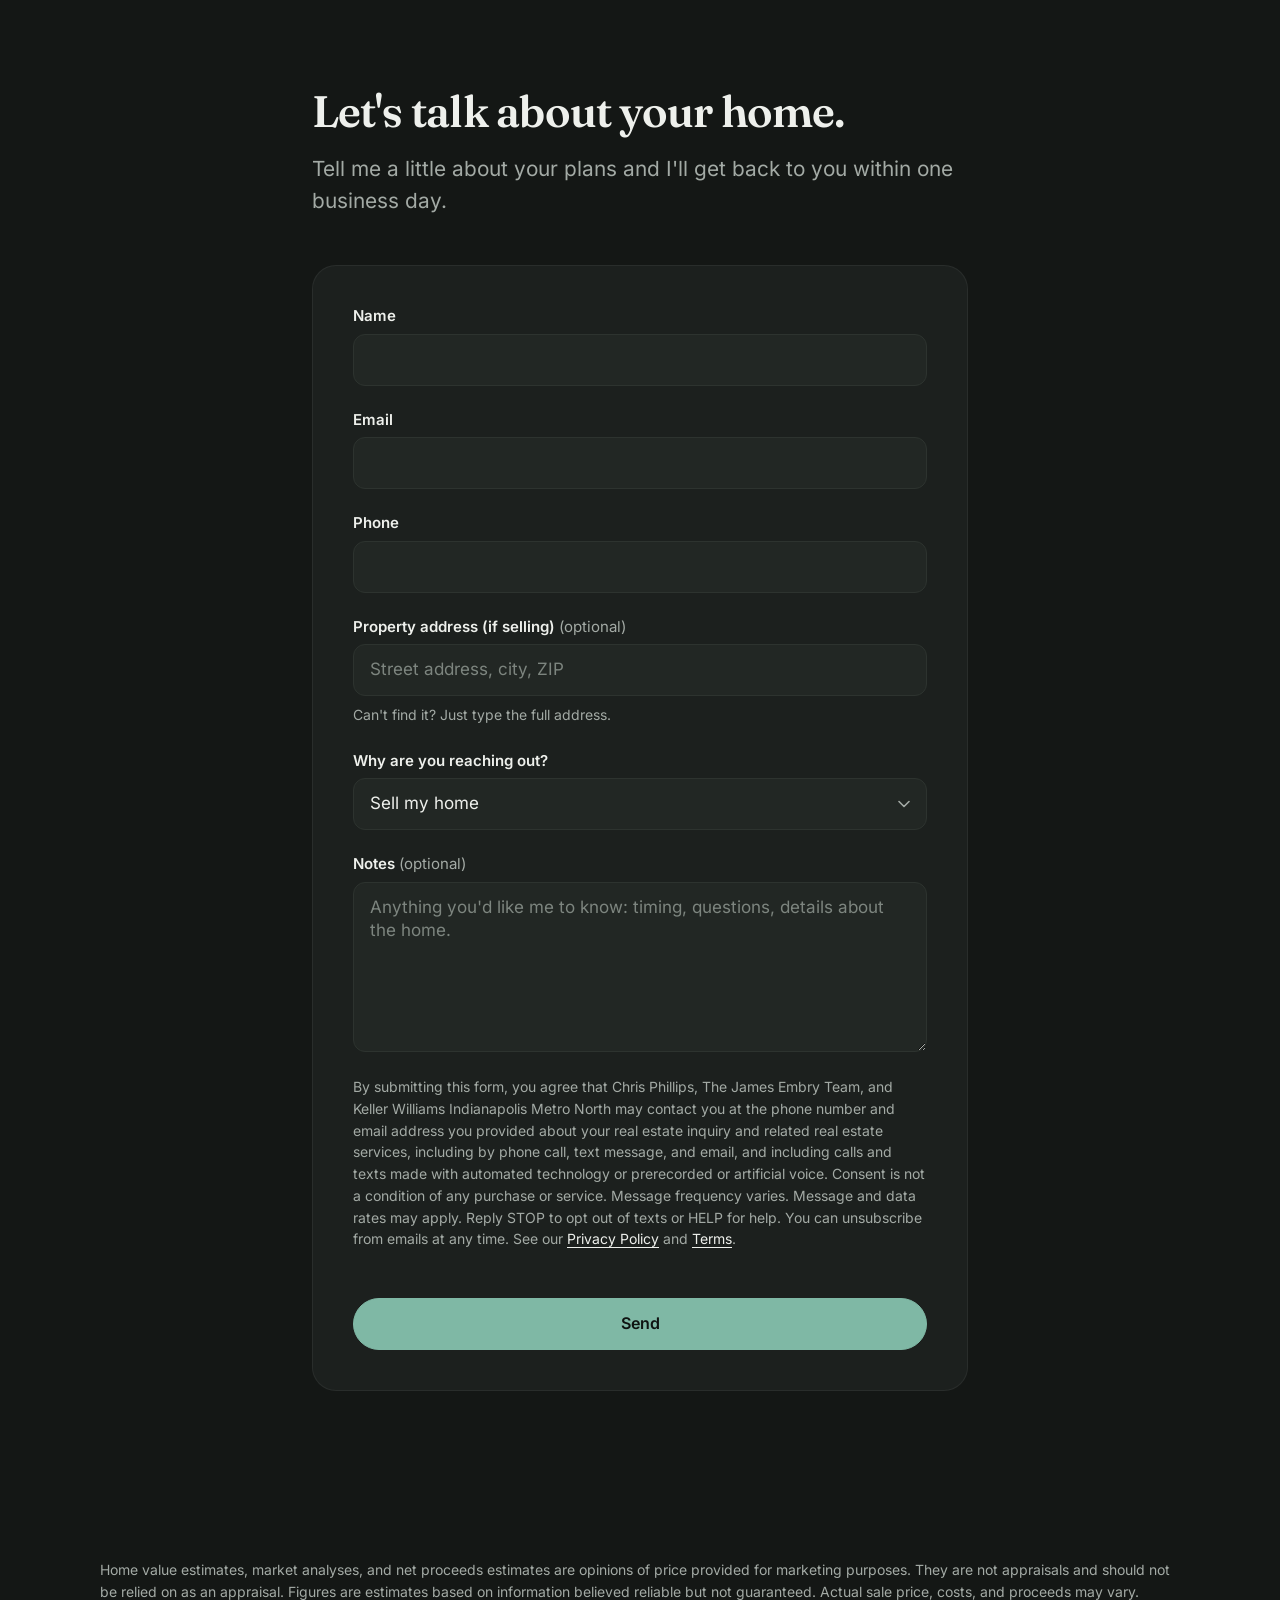
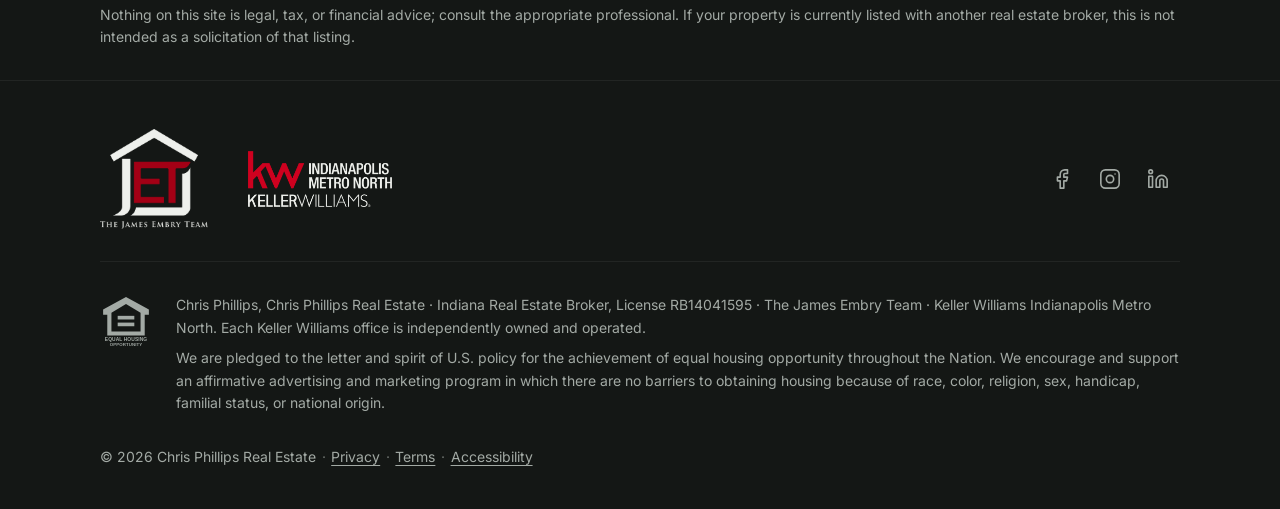
==== commit 2e09328a: "Phase 7: legal, 404, SEO, Maps key 404 "lost dog": local stock fallback photo (dog-fallback.webp), t" ====
--- a/index.html
+++ b/index.html
@@ -22,6 +22,53 @@
 <title>Chris Phillips | Listing Agent for Greenwood &amp; Center Grove Home Sellers</title>
 <meta name="description" content="Chris Phillips is a listing agent for Greenwood and Center Grove home sellers: 20+ years, 450+ homes sold, a deeper market analysis and a clear plan for your sale.">
 <link rel="canonical" href="https://chrisphillips.co/">
+<meta property="og:type" content="website">
+<meta property="og:site_name" content="Chris Phillips Real Estate">
+<meta property="og:title" content="Chris Phillips | Listing Agent for Greenwood &amp; Center Grove Home Sellers">
+<meta property="og:description" content="A listing agent with 20+ years and 450+ homes sold: a deeper market analysis and a clear plan for your sale.">
+<meta property="og:url" content="https://chrisphillips.co/">
+<meta property="og:image" content="https://chrisphillips.co/assets/img/og-home.jpg">
+<meta property="og:image:width" content="1200">
+<meta property="og:image:height" content="630">
+<meta property="og:image:alt" content="Chris Phillips, listing agent for Greenwood and Center Grove home sellers">
+<meta name="twitter:card" content="summary_large_image">
+<script type="application/ld+json">
+{
+  "@context": "https://schema.org",
+  "@type": "RealEstateAgent",
+  "name": "Chris Phillips",
+  "url": "https://chrisphillips.co/",
+  "image": "https://chrisphillips.co/assets/img/chris-phillips-800.jpg",
+  "description": "Listing agent for Greenwood and Center Grove home sellers: 20+ years in real estate and 450+ homes sold.",
+  "areaServed": [
+    {
+      "@type": "City",
+      "name": "Greenwood, IN"
+    },
+    {
+      "@type": "City",
+      "name": "Center Grove, IN"
+    },
+    {
+      "@type": "City",
+      "name": "Bargersville, IN"
+    },
+    {
+      "@type": "City",
+      "name": "Whiteland, IN"
+    }
+  ],
+  "parentOrganization": {
+    "@type": "RealEstateAgent",
+    "name": "Keller Williams Indianapolis Metro North"
+  },
+  "sameAs": [
+    "https://www.facebook.com/people/Chris-Phillips-Real-Estate/61596428678507/",
+    "https://www.instagram.com/chris_phillips_realtor/",
+    "https://www.linkedin.com/in/chris-phillips-898822282"
+  ]
+}
+</script>
 </head>
 <body data-section="selling">
 <!-- PARTIAL:header START -->
--- a/assets/css/site.css
+++ b/assets/css/site.css
@@ -411,6 +411,19 @@
 
 /* Form placeholder before forms.js builds it */
 [data-form] { min-height: 3rem; }
+/* Landing pages: hold the form's space while it loads, so the content below
+   doesn't jump when it appears (layout shift, spec 11.3). Only applies while
+   "Loading form…" is showing. Re-measure if a form's first step changes. */
+[data-form="center-grove"]:has(> .form-loading) { min-height: 376px; }
+[data-form="sellers-playbook"]:has(> .form-loading) { min-height: 418px; }
+@media (min-width: 720px) {
+  [data-form="center-grove"]:has(> .form-loading) { min-height: 354px; }
+  [data-form="sellers-playbook"]:has(> .form-loading) { min-height: 332px; }
+}
+@media (min-width: 1024px) {
+  [data-form="center-grove"]:has(> .form-loading) { min-height: 388px; }
+  [data-form="sellers-playbook"]:has(> .form-loading) { min-height: 374px; }
+}
 .form-loading { color: var(--muted); font-size: var(--fs-small); margin: 0; }
 .form-step { display: grid; gap: var(--s-3); }
 .form-step__hint { margin-top: calc(var(--s-2) * -1); }
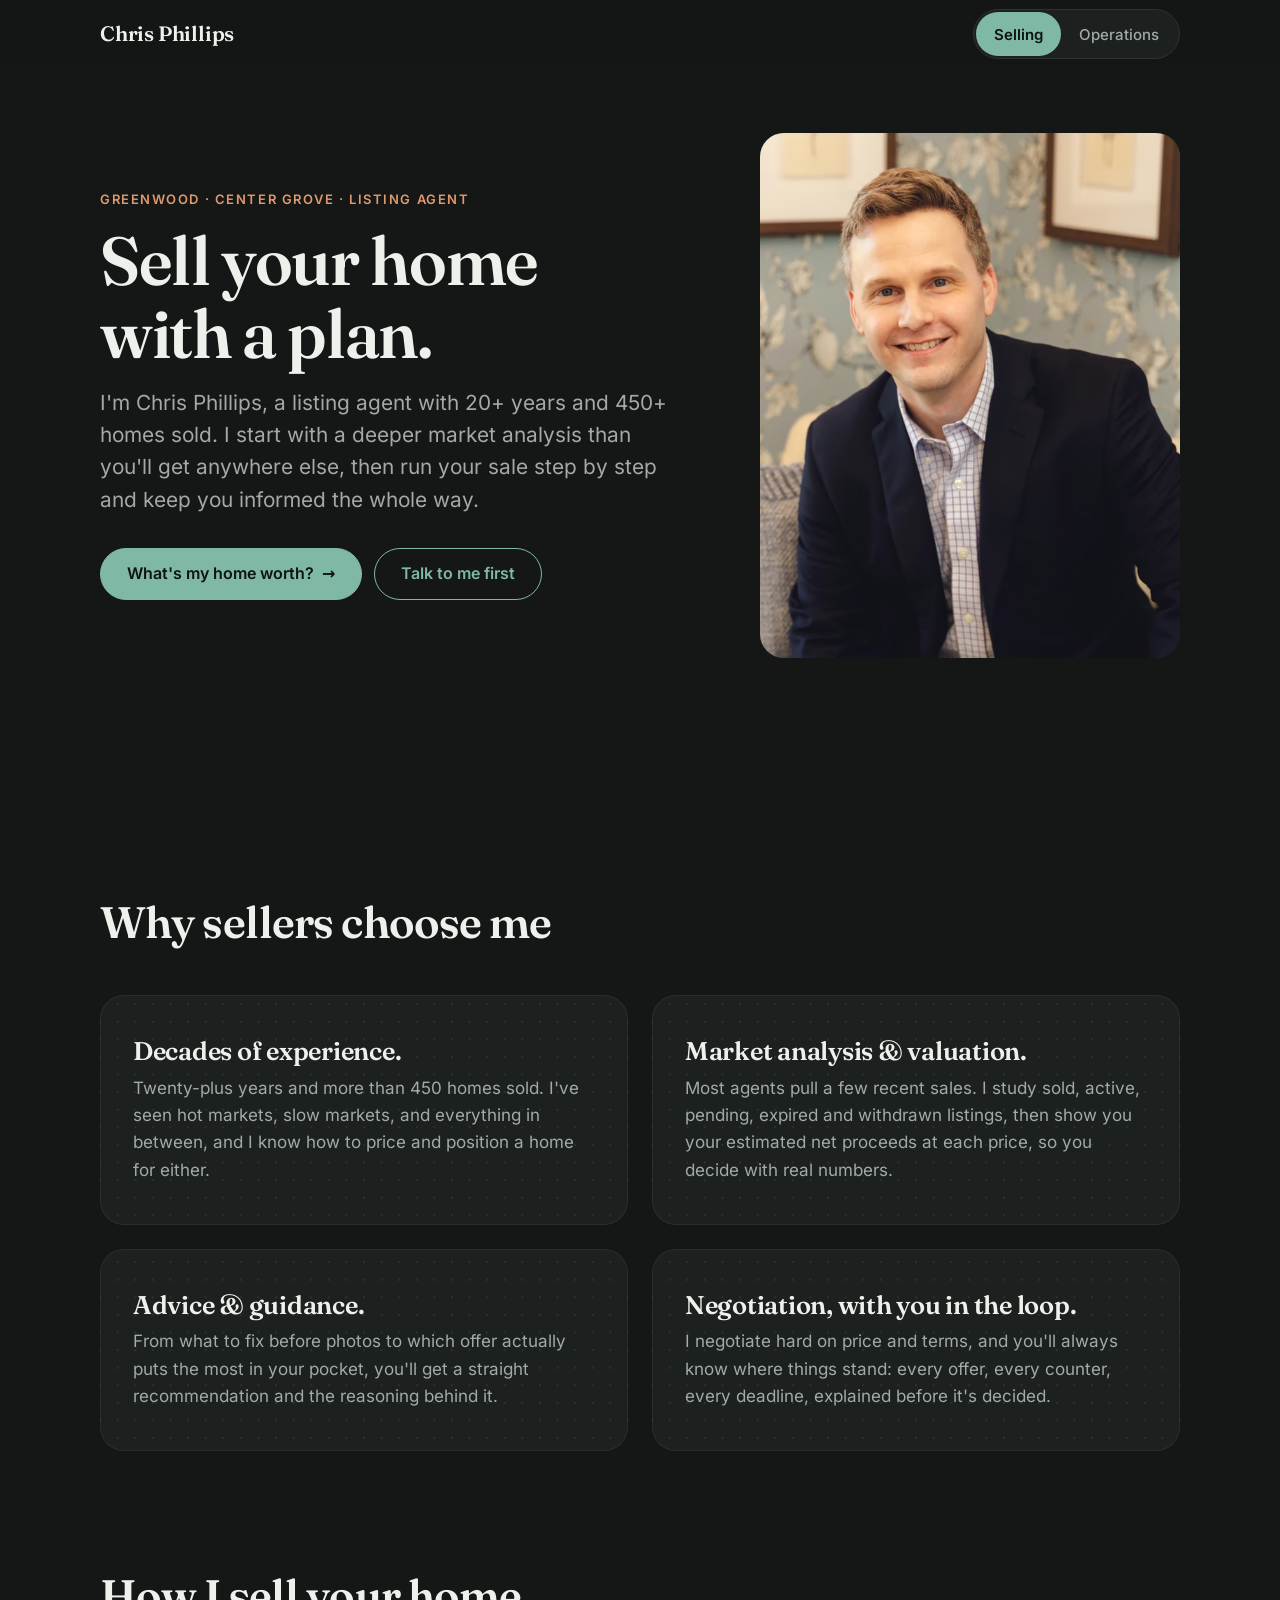
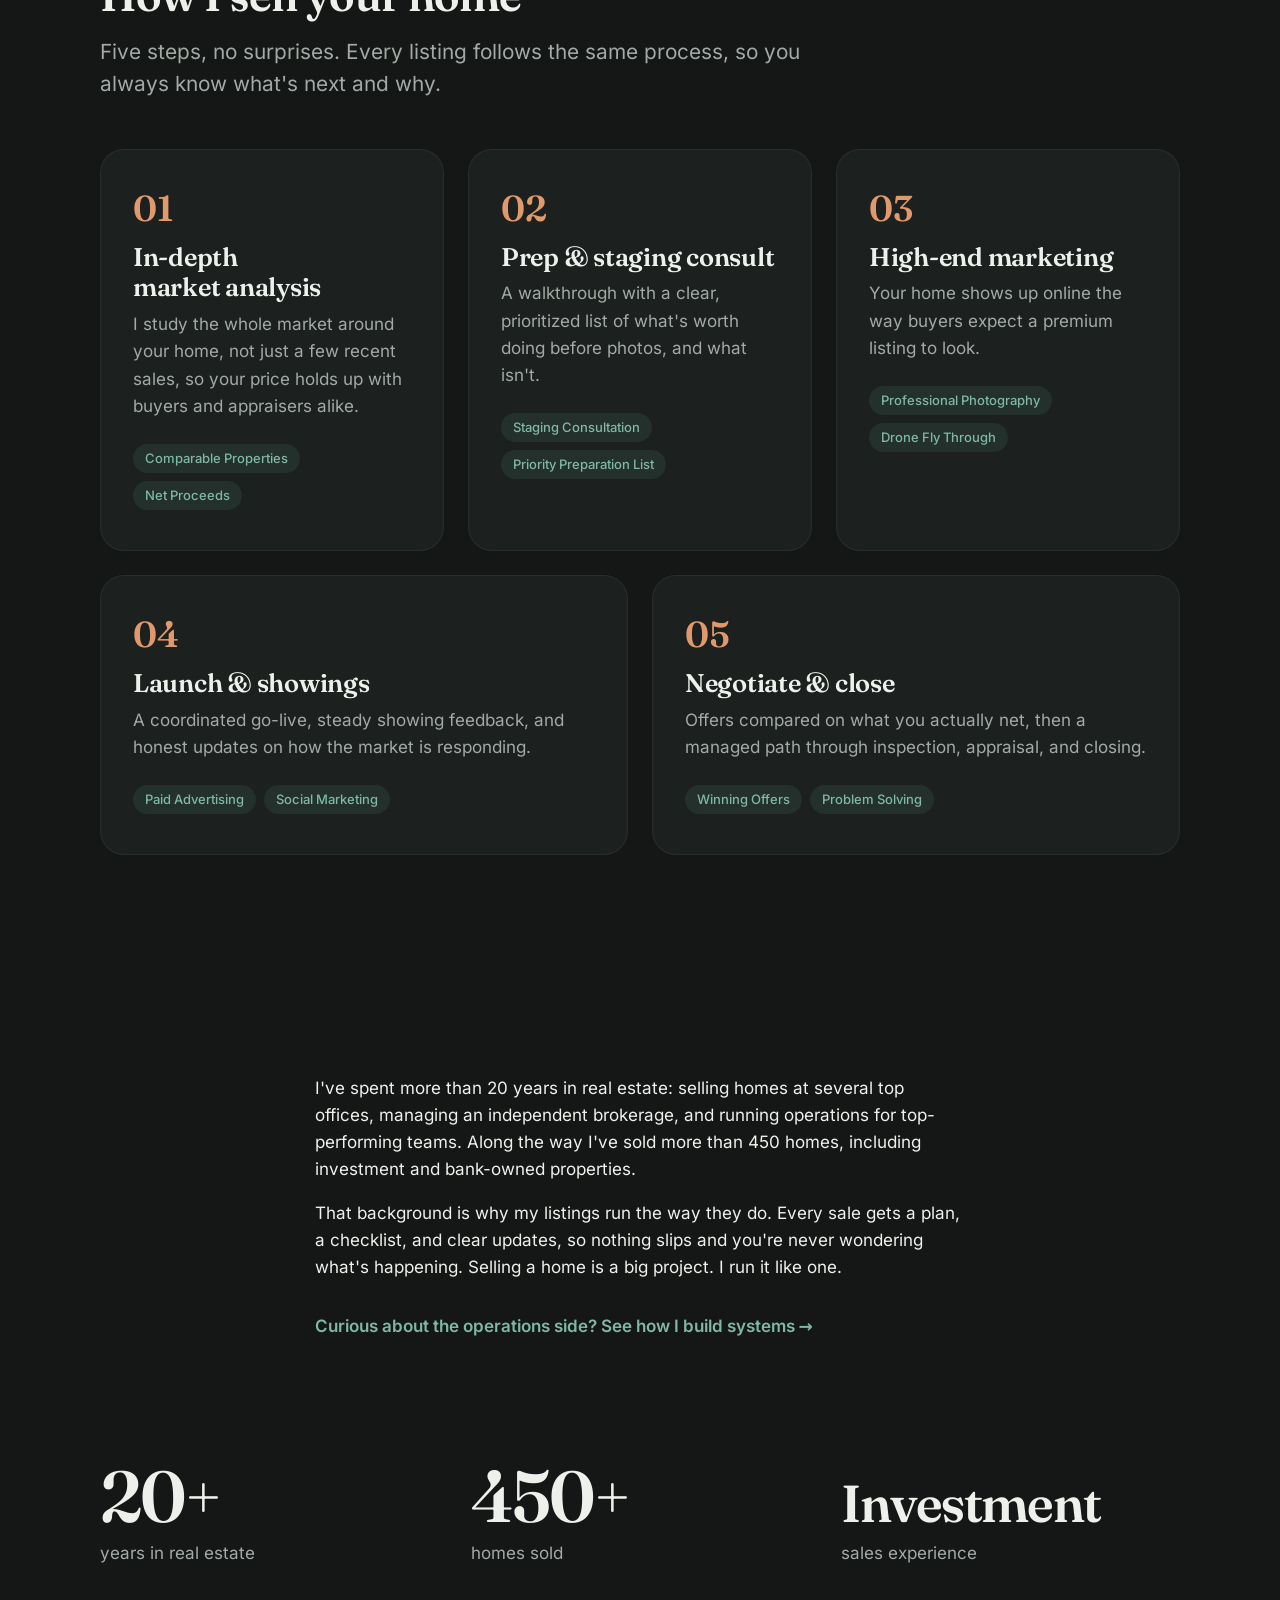
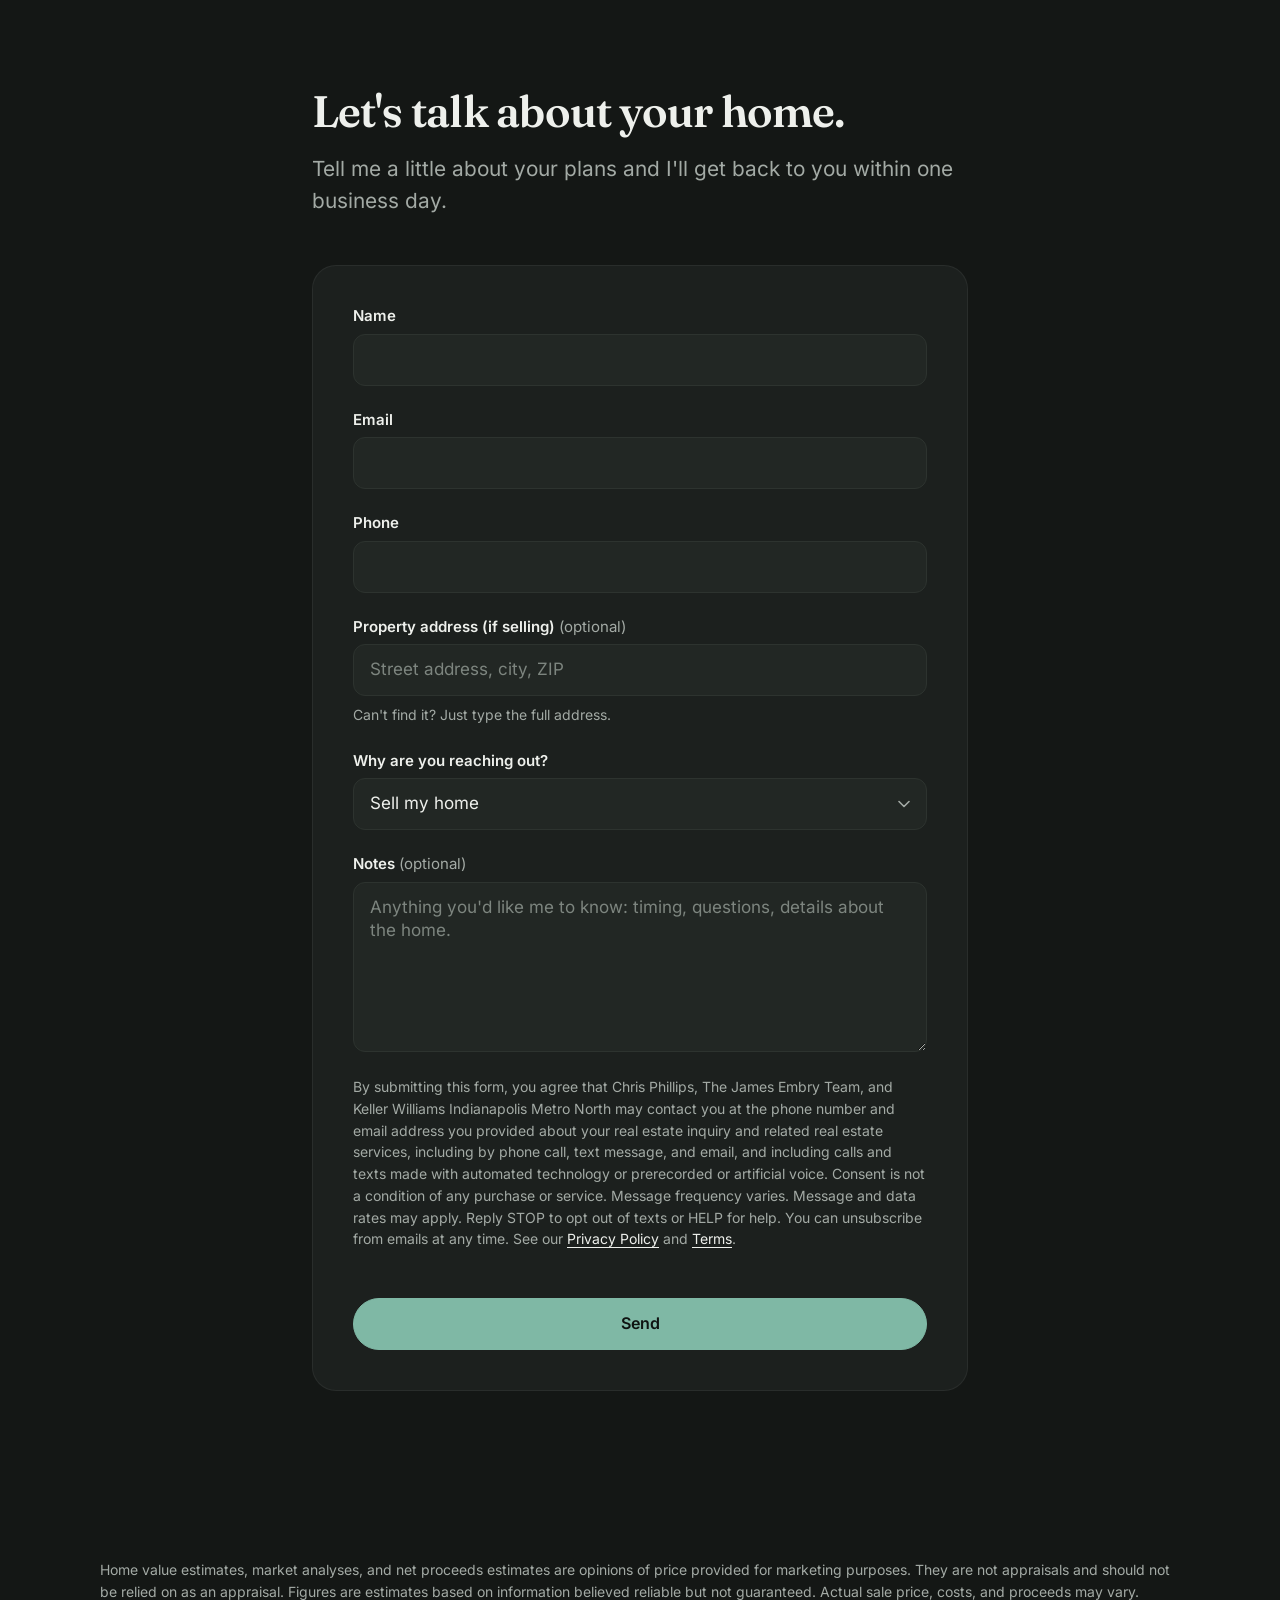
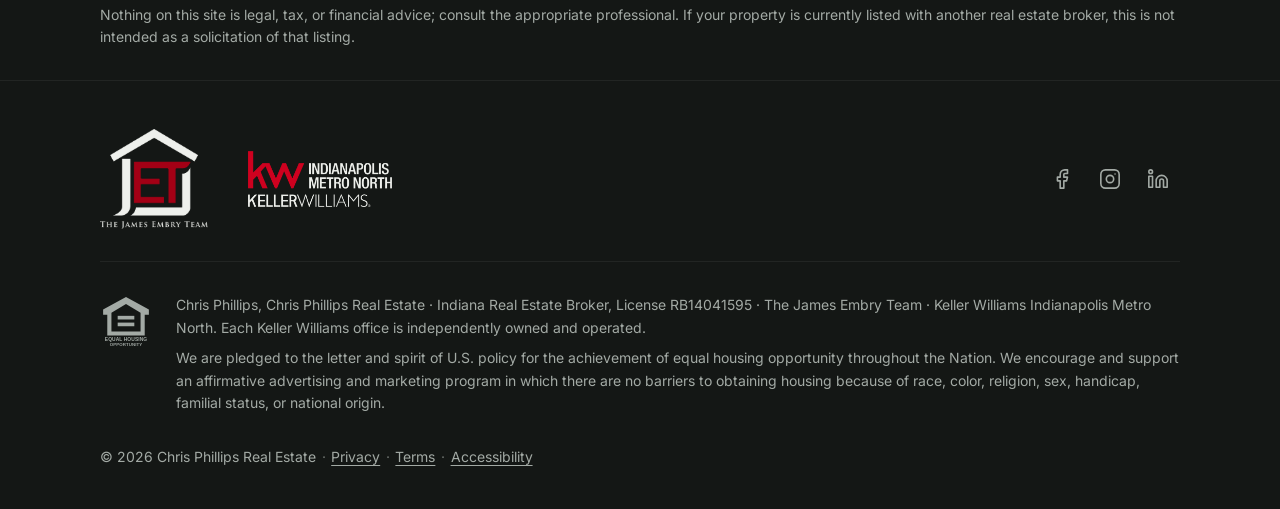
==== commit d8206277: "Add /home-value/ seller page and shared seller-analysis form - New indexed /home-value/ page targeti" ====
--- a/index.html
+++ b/index.html
@@ -90,7 +90,8 @@
       <h1 id="hero-title">Sell your home with a plan.</h1>
       <p class="lede">I'm Chris Phillips, a listing agent with 20+ years and 450+ homes sold. I start with a deeper market analysis than you'll get anywhere else, then run your sale step by step and keep you informed the whole way.</p>
       <div class="btns">
-        <a class="btn btn--primary" href="#contact" data-prefill="reason:Sell my home">See what you'd net <span class="arrow" aria-hidden="true">→</span></a>
+        <a class="btn btn--primary" href="/home-value/">What's my home worth? <span class="arrow" aria-hidden="true">→</span></a>
+        <a class="btn btn--ghost" href="#contact" data-prefill="reason:Sell my home">Talk to me first</a>
       </div>
     </div>
     <div class="hero__media">
--- a/assets/css/site.css
+++ b/assets/css/site.css
@@ -516,6 +516,11 @@
 .legal-doc[open] summary::after { transform: rotate(-135deg) translateY(-3px); }
 .legal-doc summary:hover { color: var(--accent); }
 .legal-doc__body { padding: 0 0 var(--s-4); }
+/* FAQ (/home-value/): same open/close rows as the legal docs, normal-size answers */
+.faq__title { margin-bottom: var(--s-3); }
+.faq__body { padding: 0 0 var(--s-4); }
+.faq__body p { color: var(--muted); }
+.faq__body p:last-child { margin-bottom: 0; }
 .legal-doc__body, .legal-doc__body p, .legal-doc__body li { font-size: var(--fs-small); color: var(--muted); }
 .legal-doc__body h2 { font-size: 1.125rem; margin: var(--s-3) 0 var(--s-1); color: var(--ink); }
 
@@ -675,17 +680,6 @@
 .mt-4 { margin-top: var(--s-4); }
 .noscript-note { padding: 14px 18px; border: 1px solid var(--line); border-radius: var(--radius-sm); color: var(--muted); font-size: var(--fs-small); }
 
-/* Build-only: marks placeholder content during the rebuild. QA: none may remain at launch. */
-.skeleton-note {
-  margin: var(--s-3) 0 0;
-  padding: 14px 18px;
-  border: 1px dashed #4a544e;
-  border-radius: var(--radius-sm);
-  color: var(--muted);
-  font-size: var(--fs-small);
-  max-width: none;
-}
-
 /* 18. REDUCED MOTION ------------------------------------------------------- */
 @media (prefers-reduced-motion: reduce) {
   *, *::before, *::after {
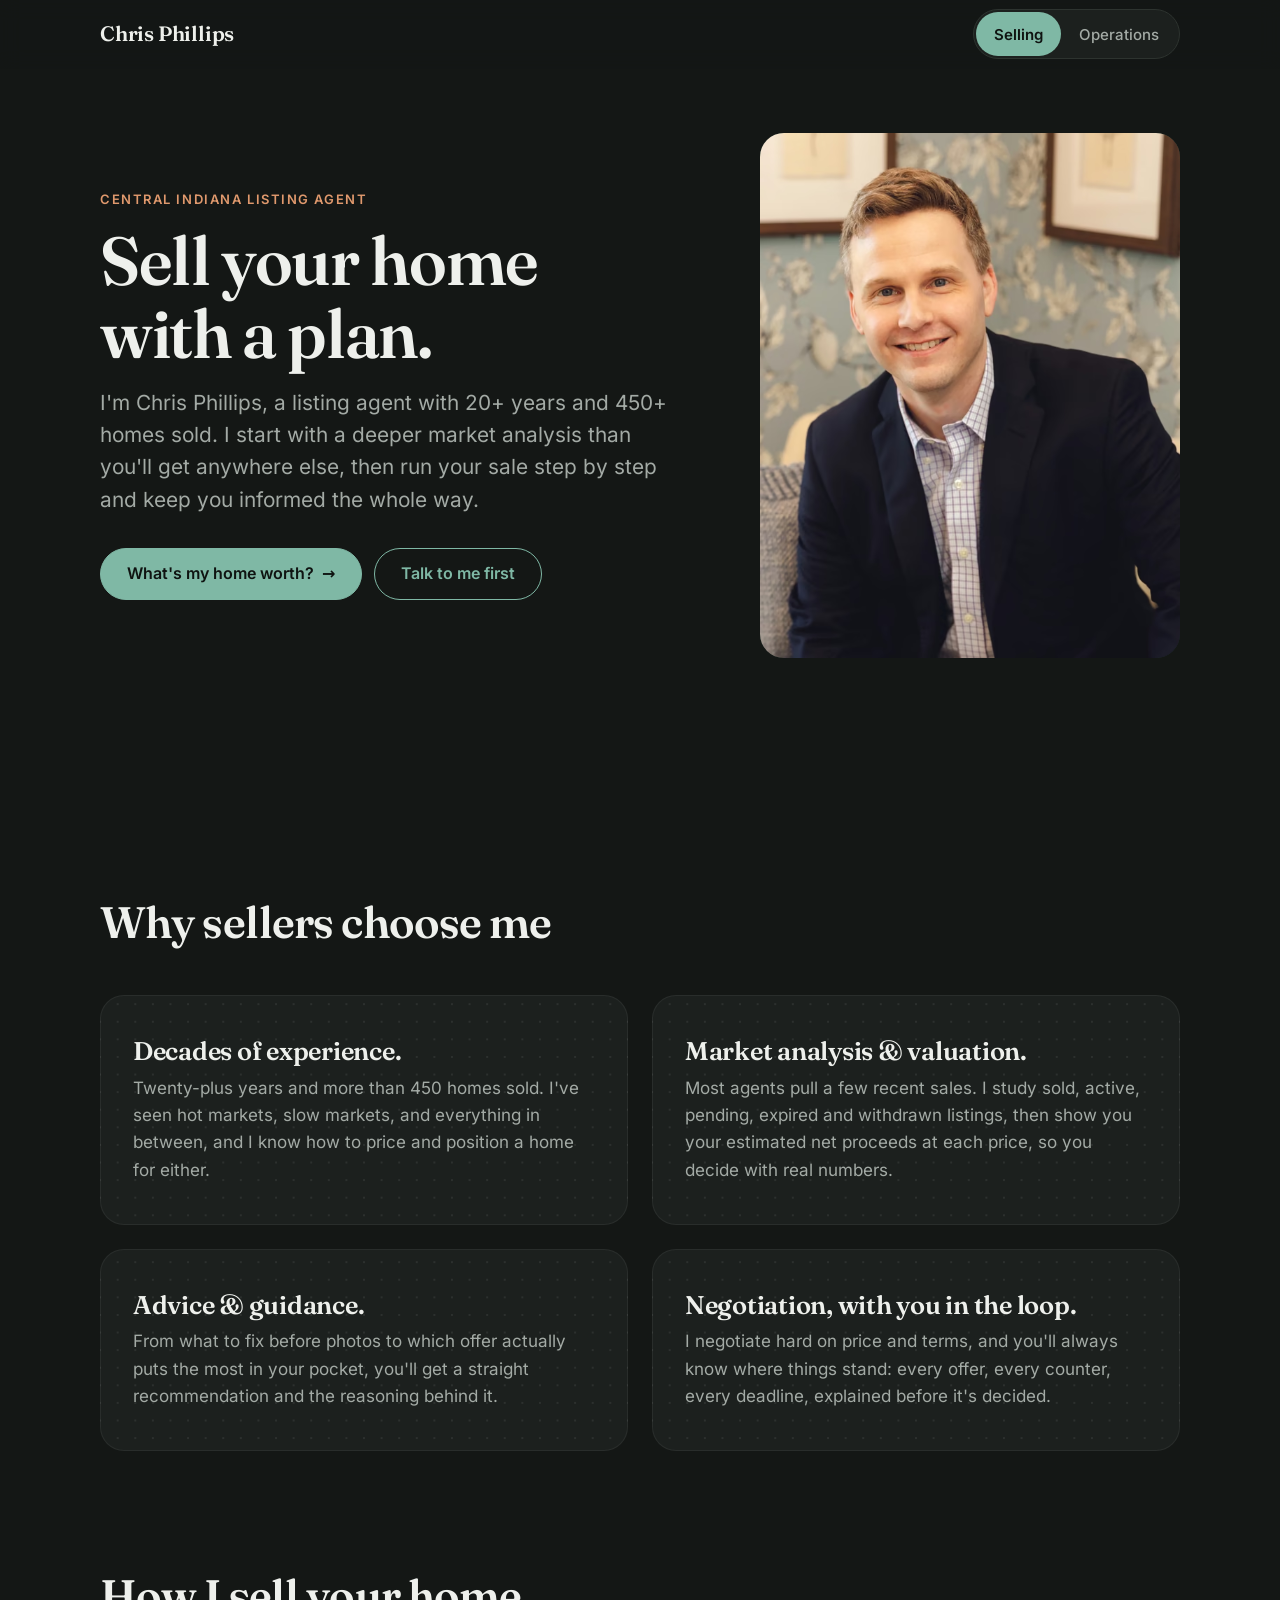
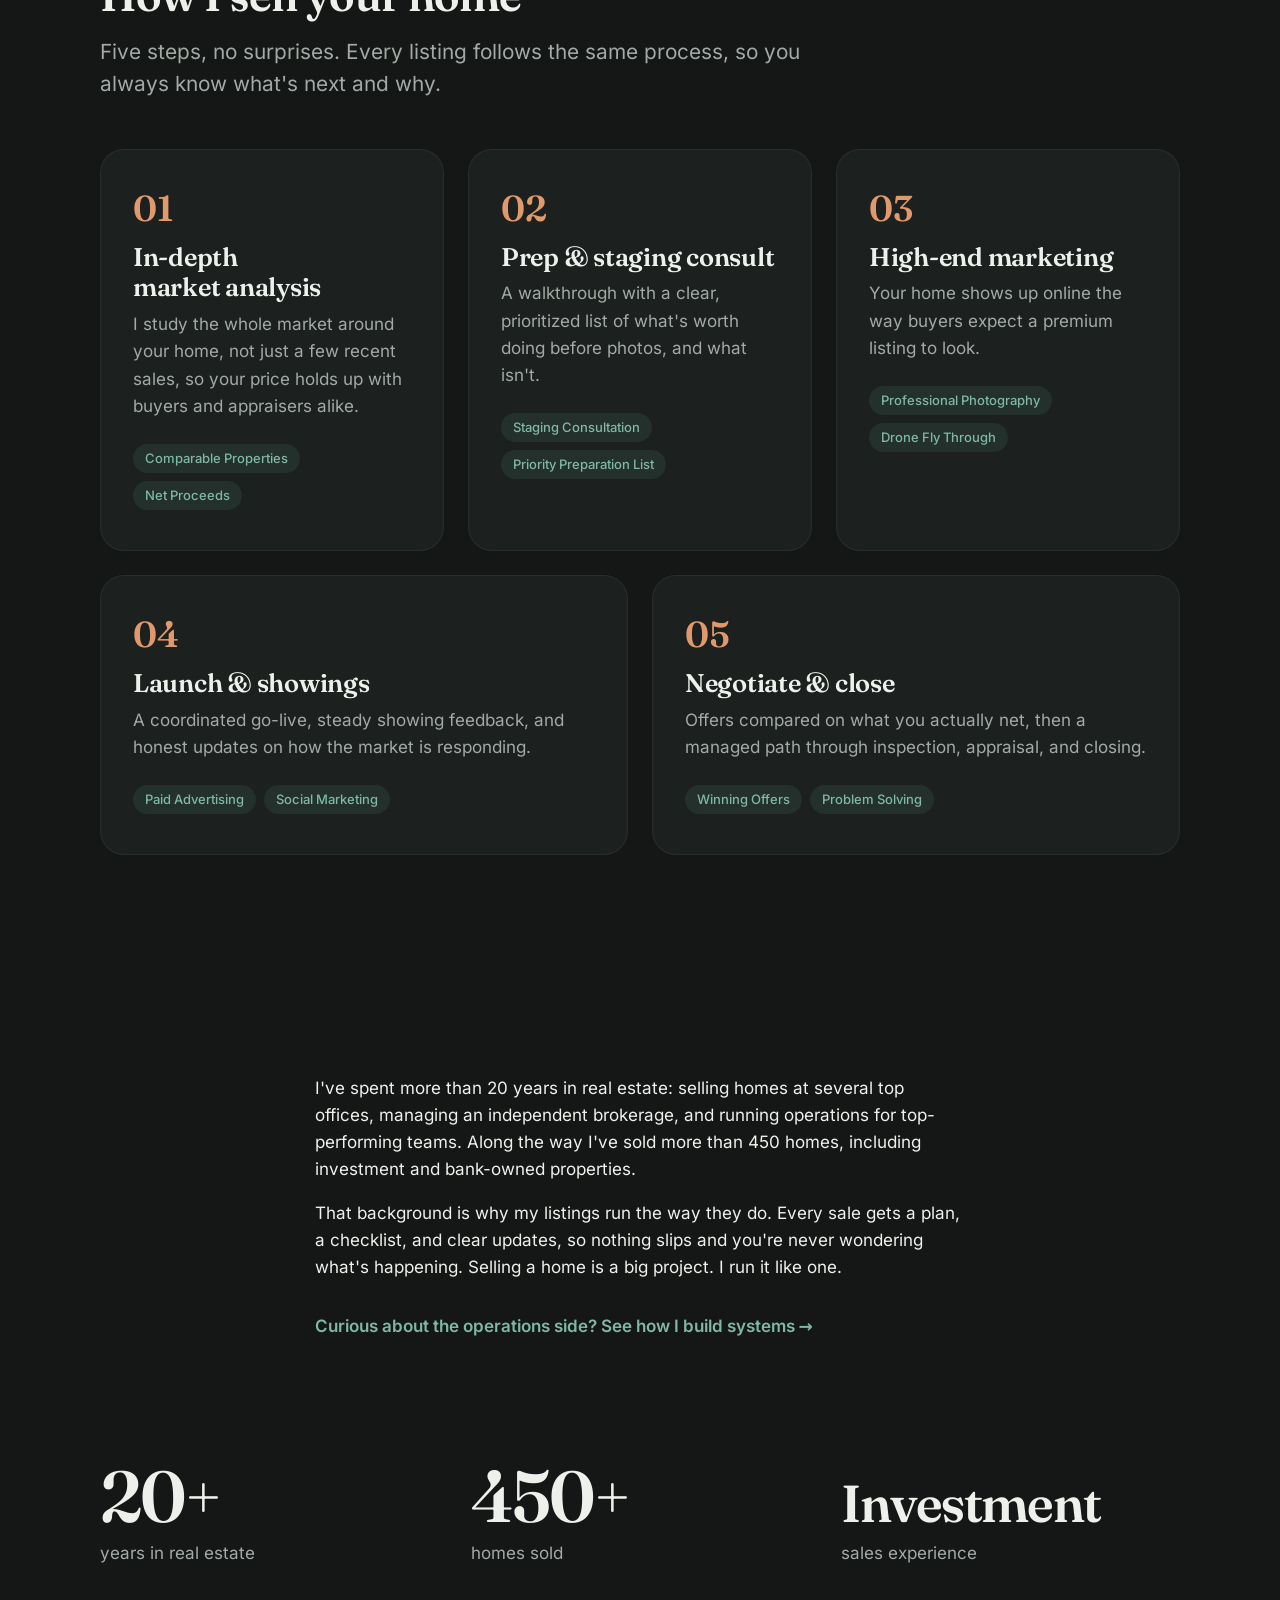
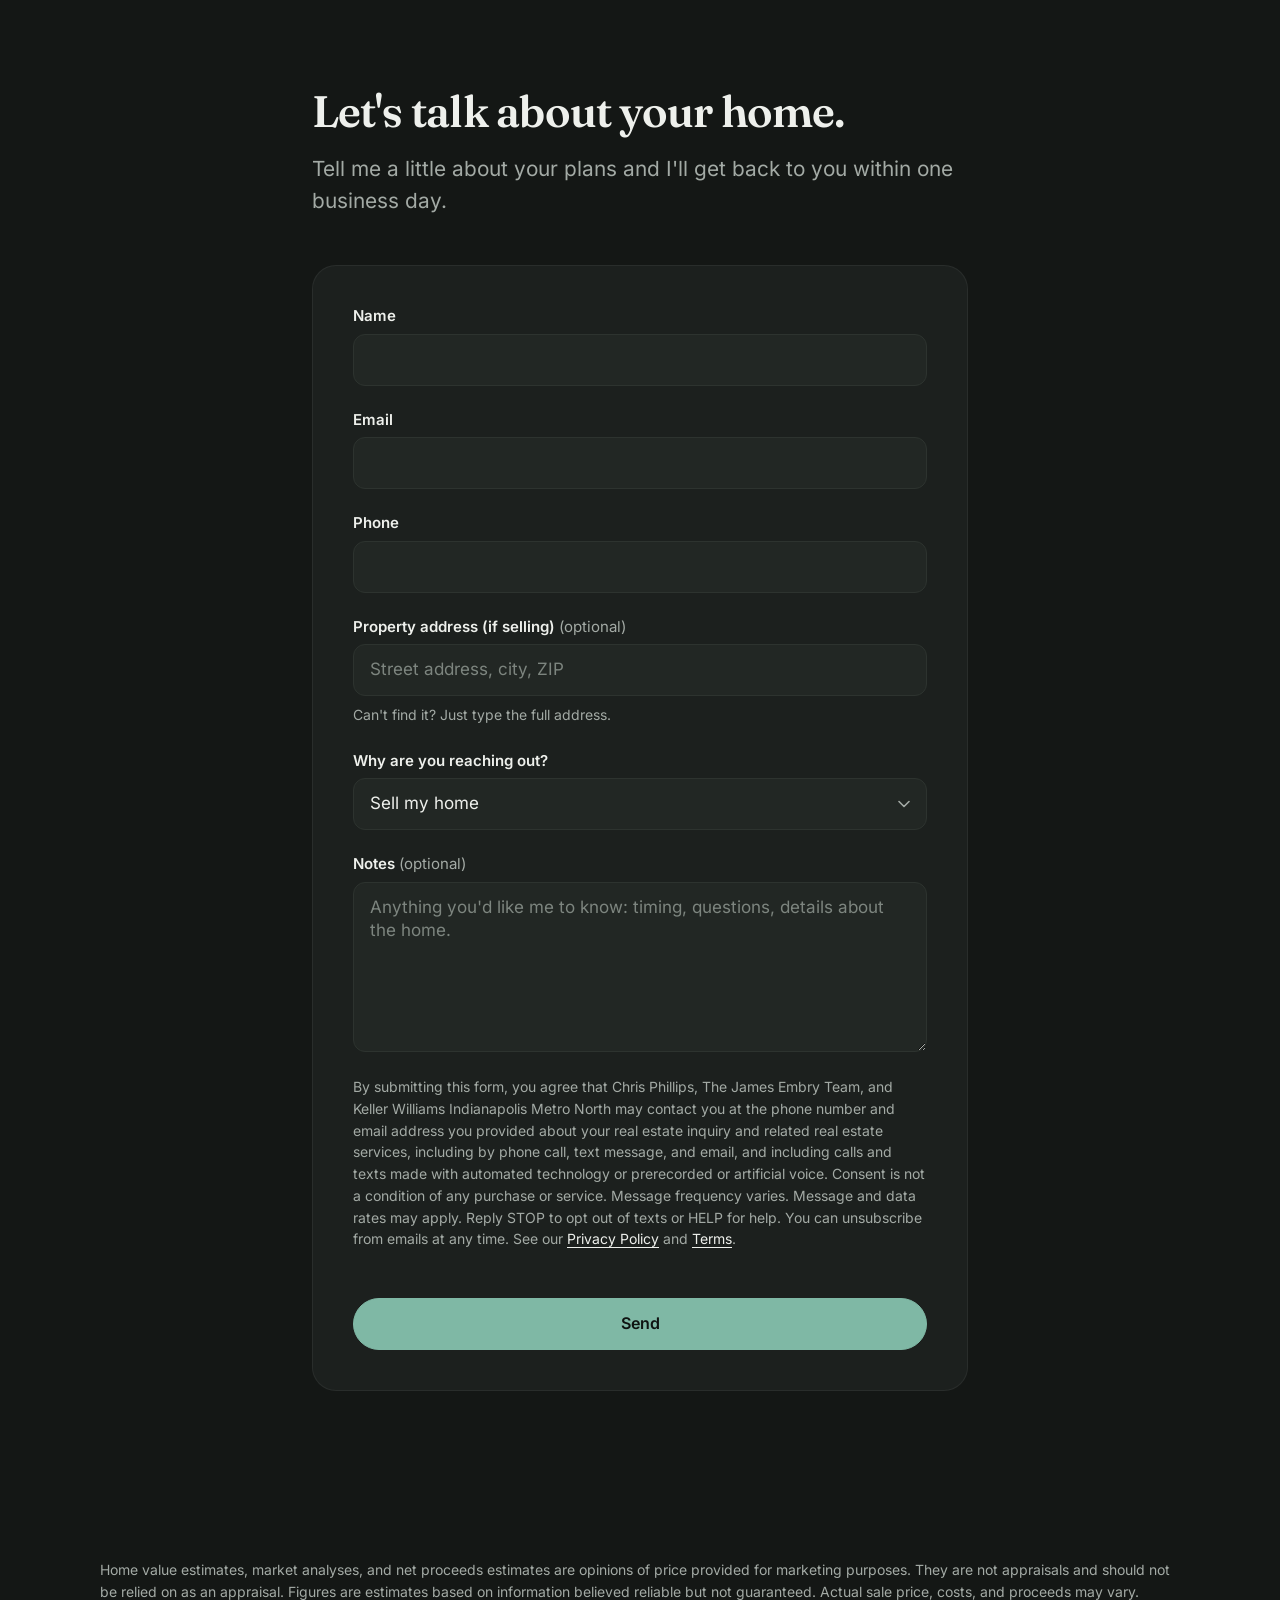
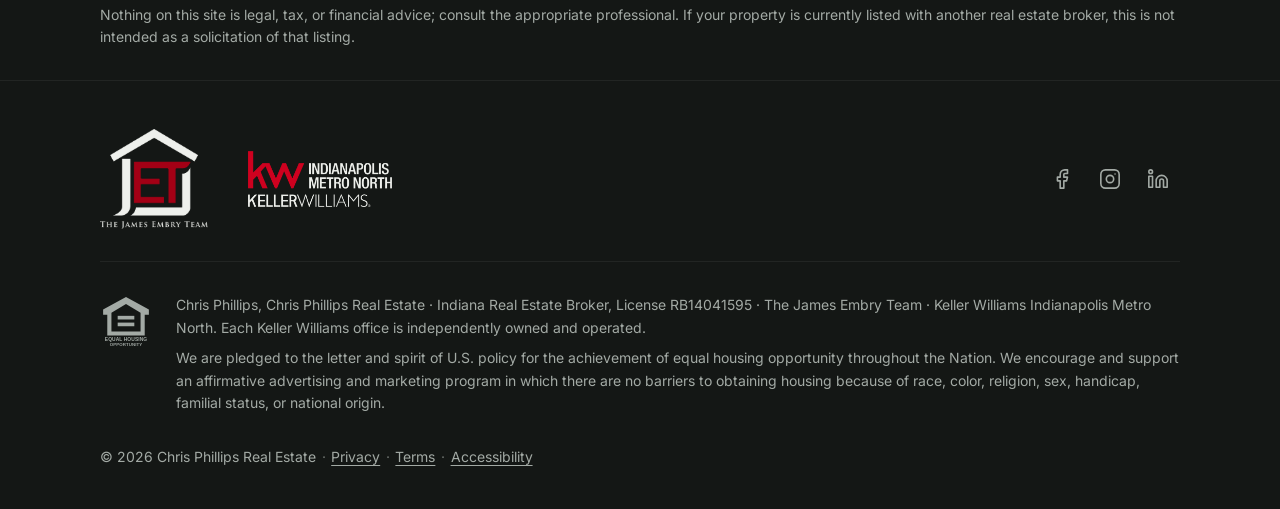
==== commit f081ec23: "Home hero: Central Indiana superheadline, centered portrait under H1 when stacked Co-Authored-By: Cl" ====
--- a/index.html
+++ b/index.html
@@ -86,7 +86,7 @@
 <main id="main" tabindex="-1">
   <section class="wrap hero hero--home" aria-labelledby="hero-title">
     <div class="hero__text">
-      <p class="eyebrow">Greenwood · Center Grove · Listing agent</p>
+      <p class="eyebrow">Central Indiana Listing Agent</p>
       <h1 id="hero-title">Sell your home with a plan.</h1>
       <p class="lede">I'm Chris Phillips, a listing agent with 20+ years and 450+ homes sold. I start with a deeper market analysis than you'll get anywhere else, then run your sale step by step and keep you informed the whole way.</p>
       <div class="btns">
--- a/assets/css/site.css
+++ b/assets/css/site.css
@@ -36,6 +36,8 @@
   --fx-light-soft: rgb(127 184 165 / 45%);
   --fx-shadow: rgb(0 0 0 / 60%);        /* the shadow the light casts on the right */
   --fx-glow: rgb(127 184 165 / 35%);
+  --fx-chip-edge: rgb(236 248 243 / 9%);  /* chip glow: faint even outline on tags in a lit card */
+  --fx-chip-glow: rgb(236 248 243 / 7%);  /* chip glow: soft halo around those tags */
   --fx-warm: rgb(224 153 109 / 40%);
   --fx-dots: rgb(255 255 255 / 7%);
 
@@ -156,6 +158,35 @@
 .hero__media { order: -1; width: 100%; max-width: 136px; }
 @media (min-width: 1024px) { .hero__media { order: 0; max-width: 420px; justify-self: end; } }
 .hero--home .lede, .hero--split .lede { margin-bottom: var(--s-4); }
+/* Home hero, stacked (< 1024px): portrait sits directly under the H1, centered.
+   .hero__text dissolves into the hero grid so its children can be reordered around the image. */
+@media (max-width: 1023px) {
+  .hero--home { gap: 0; }
+  .hero--home .hero__text { display: contents; }
+  .hero--home .eyebrow { order: 1; }
+  .hero--home h1 { order: 2; }
+  .hero--home .hero__media { order: 3; justify-self: center; margin-bottom: var(--s-3); }
+  .hero--home .lede { order: 4; }
+  .hero--home .btns { order: 5; }
+}
+
+/* Operations hero: swirl that assembles into a house (assets/js/ops-hero.js).
+   Phones: full width under the text (labels need room). 1024px+: same slot as the portrait. */
+.hero__media--ops { order: 0; max-width: 420px; justify-self: center; }
+@media (min-width: 1024px) { .hero__media--ops { justify-self: end; } }
+/* Ops hero text: no button under the lede, and the lede hides once the house drops below the headline (< 1024px). */
+.hero--ops .lede { margin-bottom: 0; }
+@media (max-width: 1023px) { .hero--ops .lede { display: none; } }
+.ops-hero {
+  position: relative; width: 100%; aspect-ratio: 4 / 5; cursor: pointer;
+  background: transparent;              /* blends into the page: no visible box */
+  border-radius: var(--radius);         /* only shows as the keyboard focus ring */
+  -webkit-tap-highlight-color: transparent;
+}
+.ops-hero canvas { position: absolute; inset: 0; width: 100%; height: 100%; display: block; }
+.ops-hero .oh-gl { opacity: 0; pointer-events: none; }
+.ops-hero.is-pulsing .oh-gl { opacity: 1; }
+.ops-hero.is-pulsing .oh-2d { opacity: 0; } /* the blurred copy replaces the sharp one during the pulse */
 
 /* 5. TYPE ------------------------------------------------------------------ */
 h1, h2, h3, h4 {
@@ -362,6 +393,8 @@
   background: var(--accent-soft);
   border-radius: var(--pill);
   padding: 8px 12px;
+  box-shadow: 0 0 0 1px rgb(236 248 243 / 0), 0 0 12px 1px rgb(236 248 243 / 0);  /* chip glow (section 16) */
+  transition: box-shadow 600ms ease;
 }
 
 /* 13. FORMS (rendered by forms.js from /forms.json, Phase 2) --------------- */
@@ -452,6 +485,8 @@
 
 /* Big tap-friendly choice cards (radio) */
 .choices { display: grid; gap: 10px; border: 0; margin: 0; padding: 0; }
+/* A visible question above choice cards gets the same gap as a text field's label (.field gap: 8px) */
+.choices > legend.field__label { padding: 0; margin-bottom: 8px; }
 .choice { position: relative; display: block; cursor: pointer; }
 .choice input { position: absolute; opacity: 0; inset: 0; margin: 0; cursor: pointer; }
 .choice span {
@@ -466,6 +501,16 @@
 .choice:active span { transform: scale(.99); }
 .choice input:checked + span { border-color: var(--accent); background: var(--accent-soft); color: var(--ink); }
 .choice input:focus-visible + span { outline: 2px solid var(--accent); outline-offset: 2px; }
+/* Checkbox groups ("type": "checks"): the same cards, two per row, a little tighter */
+.choices--checks { grid-template-columns: 1fr 1fr; gap: 8px; }
+.choices--checks legend { grid-column: 1 / -1; }
+.choices--checks .choice span { padding-top: 10px; padding-bottom: 10px; font-size: var(--fs-small); }
+@media (max-width: 380px) { .choices--checks { grid-template-columns: 1fr; } }
+/* Two-option choices (Yes / No) sit side by side */
+.choices:not(.choices--checks):not(:has(.choice:nth-of-type(3))) { grid-template-columns: 1fr 1fr; }
+
+/* A heading that opens a card has no top gap (e.g. the Center Grove rules card) */
+.card > h2:first-child { margin-top: 0; }
 
 /* Step forms */
 .form-progress { height: 4px; border-radius: var(--pill); background: var(--line); overflow: hidden; margin-bottom: var(--s-2); }
@@ -670,6 +715,22 @@
 .fx-card:focus-within, .form-card:focus-within,
 .fx-on { box-shadow: 16px 18px 36px -10px var(--fx-shadow); }
 
+/* Chip glow (Chris 2026-11-22, revised: no movement). When a card's light
+   turns on, each tag (.chips li) in that card gets a soft, even glow all the
+   way around: a faint outline plus a soft halo. It fades in and out with the
+   card light (same 600ms). Tune: --fx-chip-edge and --fx-chip-glow (top of
+   this file), and the 12px blur / 1px spread below. */
+@media (hover: hover) and (pointer: fine) {
+  .fx-card:hover .chips li { box-shadow: 0 0 0 1px var(--fx-chip-edge), 0 0 12px 1px var(--fx-chip-glow); }
+}
+.fx-card:focus-within .chips li,
+.fx-on .chips li { box-shadow: 0 0 0 1px var(--fx-chip-edge), 0 0 12px 1px var(--fx-chip-glow); }
+/* Free-floating tags (not in a card, e.g. "AI, every day." on /operations/):
+   add .chips--glow to the list and each tag glows on its own when hovered. */
+@media (hover: hover) and (pointer: fine) {
+  .chips--glow li:hover { box-shadow: 0 0 0 1px var(--fx-chip-edge), 0 0 12px 1px var(--fx-chip-glow); }
+}
+
 /* 17. UTILITIES ------------------------------------------------------------ */
 .visually-hidden {
   position: absolute !important; width: 1px; height: 1px; padding: 0; margin: -1px;
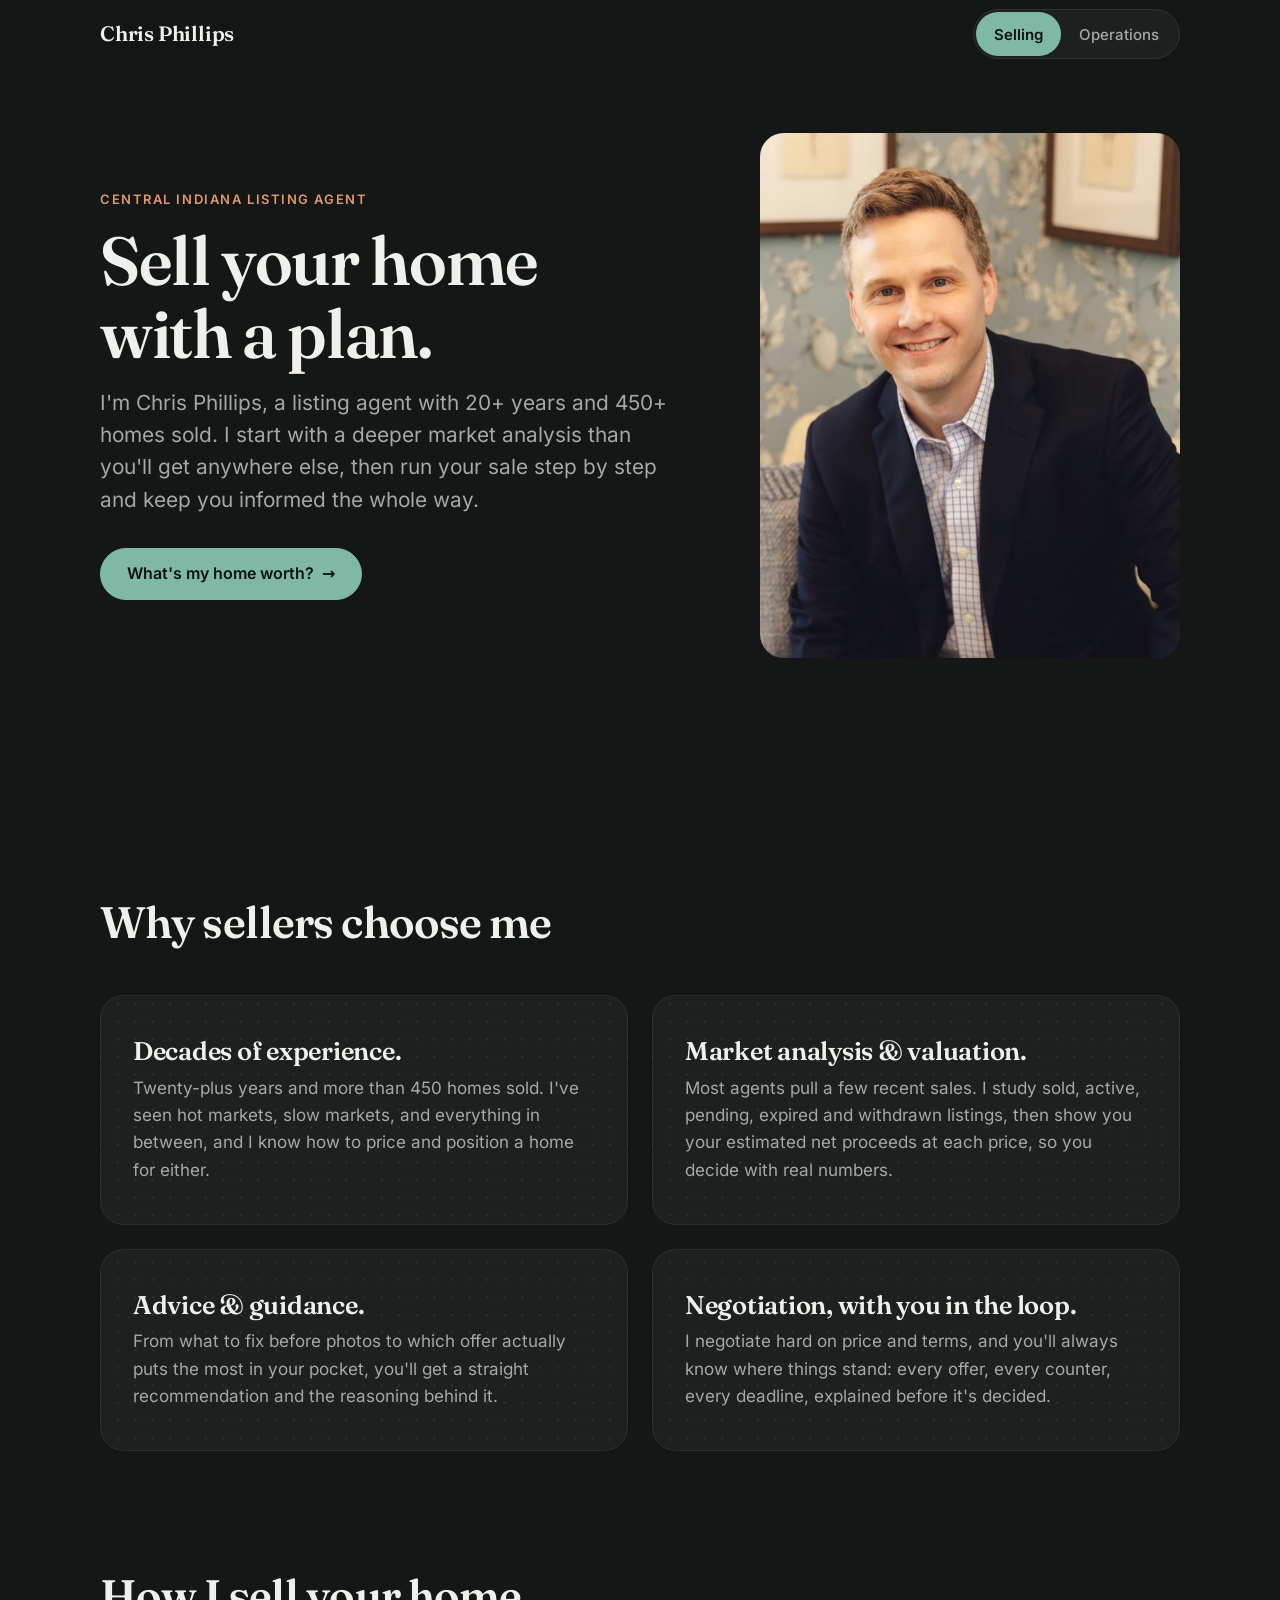
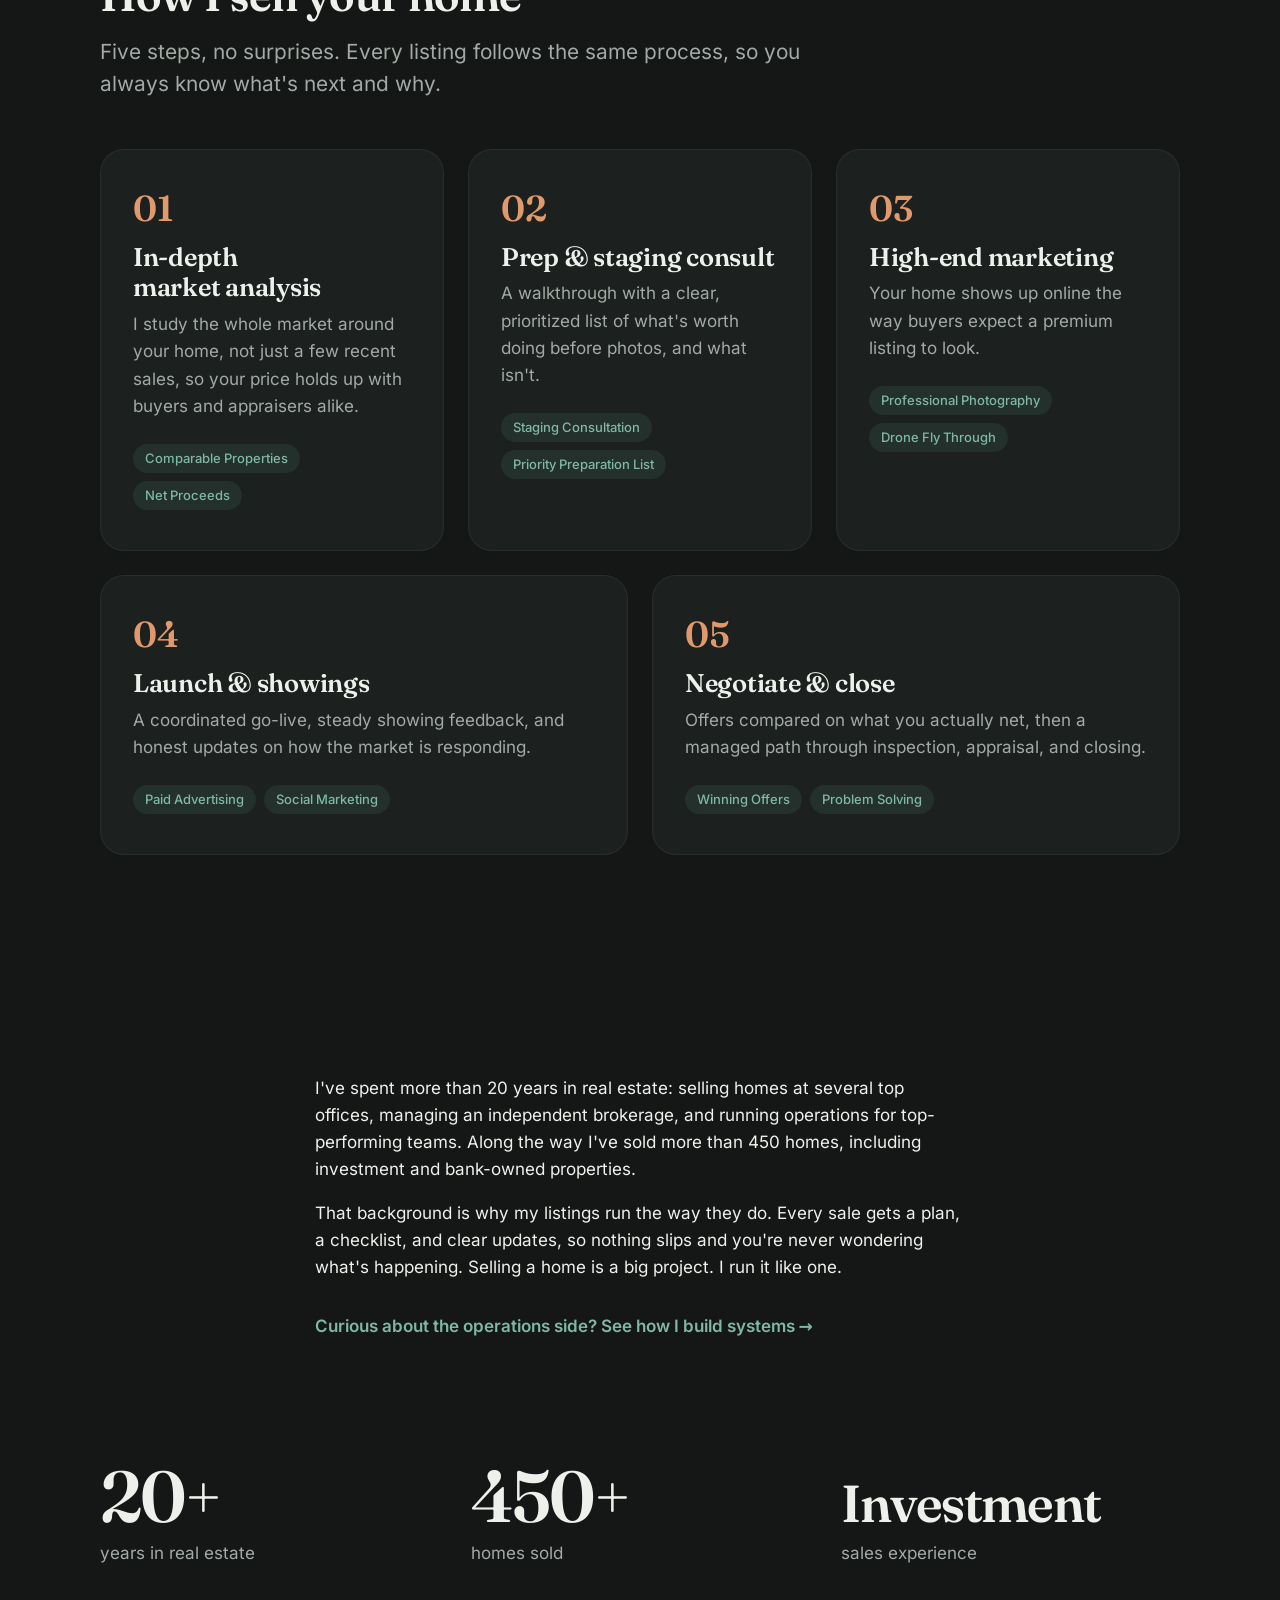
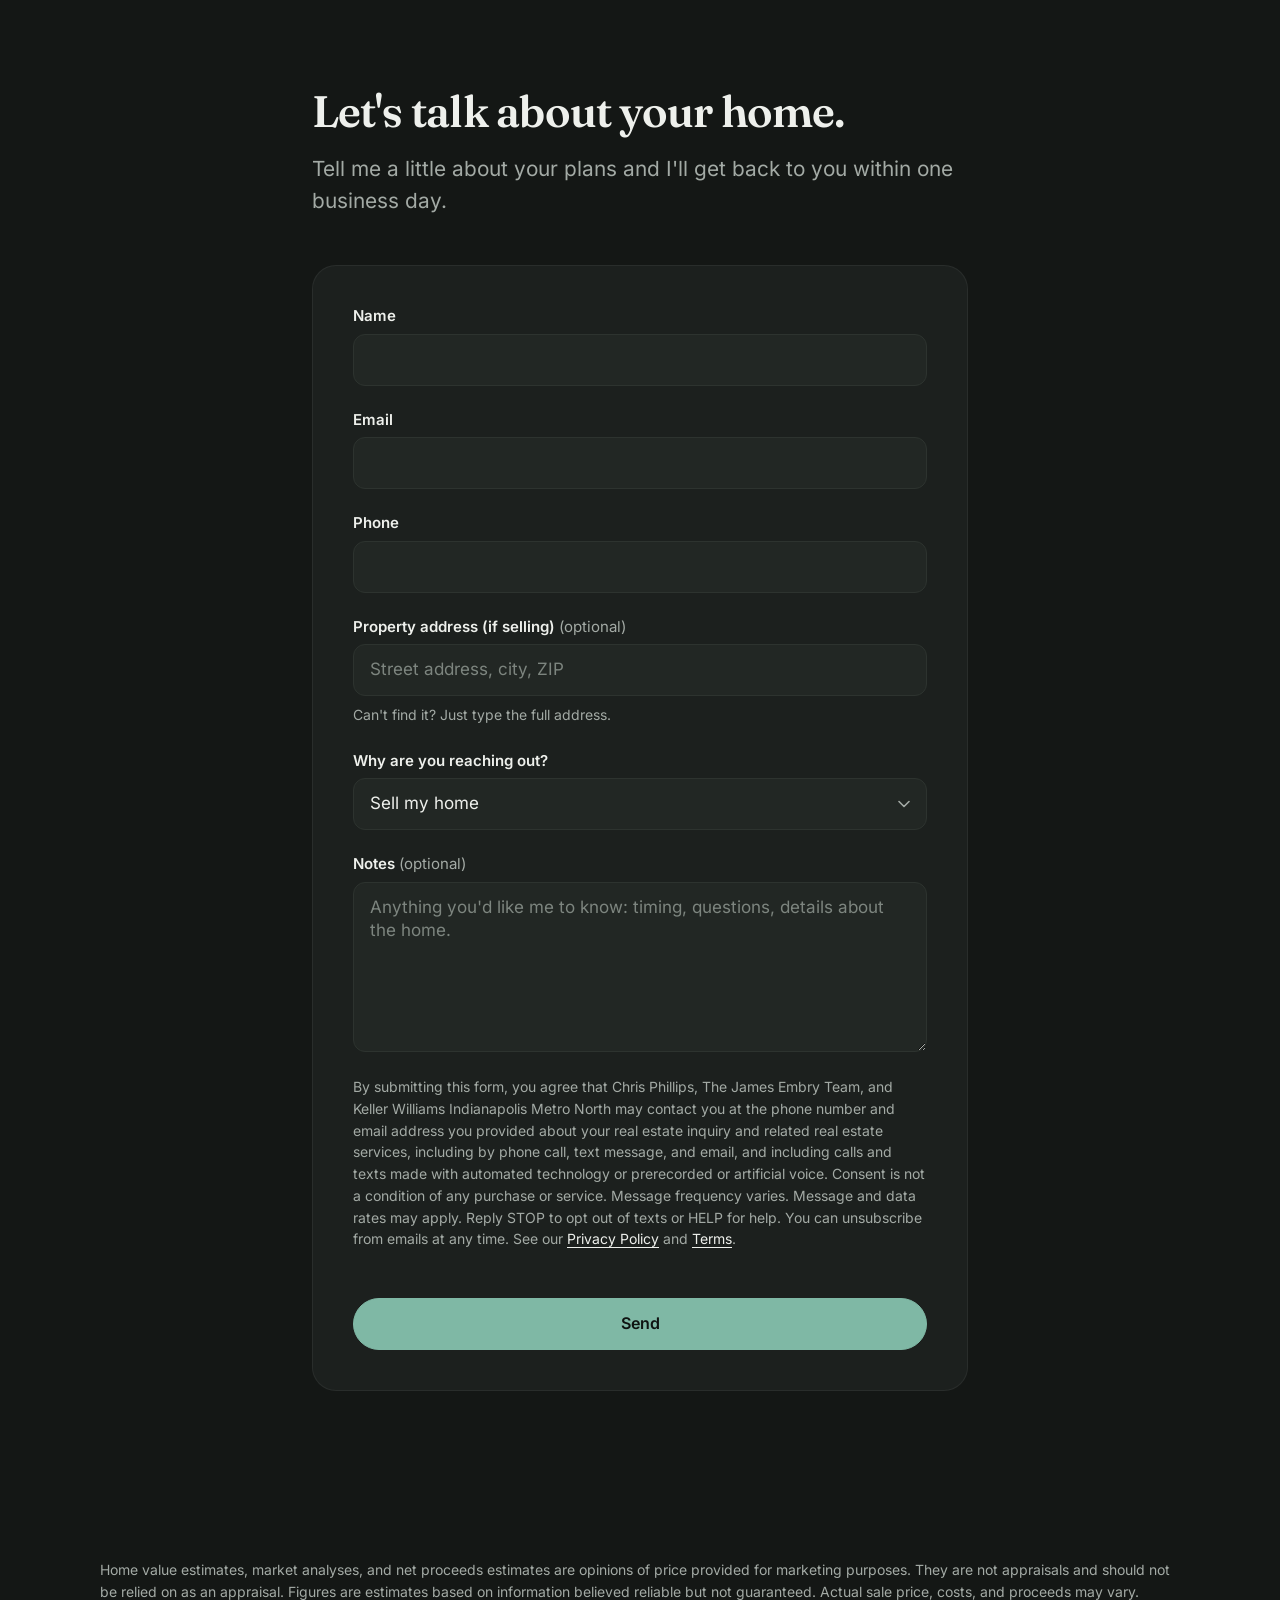
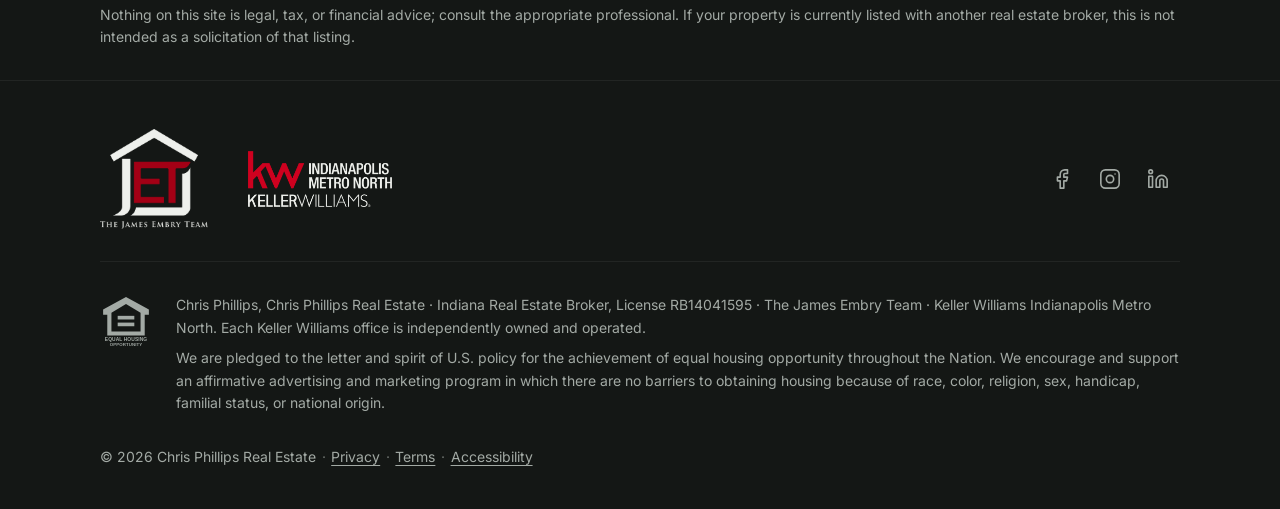
==== commit 853d5428: "Home hero: remove "Talk to me first" button, 200px portrait when stacked Co-Authored-By: Claude Opus" ====
--- a/index.html
+++ b/index.html
@@ -91,15 +91,14 @@
       <p class="lede">I'm Chris Phillips, a listing agent with 20+ years and 450+ homes sold. I start with a deeper market analysis than you'll get anywhere else, then run your sale step by step and keep you informed the whole way.</p>
       <div class="btns">
         <a class="btn btn--primary" href="/home-value/">What's my home worth? <span class="arrow" aria-hidden="true">→</span></a>
-        <a class="btn btn--ghost" href="#contact" data-prefill="reason:Sell my home">Talk to me first</a>
       </div>
     </div>
     <div class="hero__media">
       <div class="portrait fx-frame">
         <picture>
-          <source type="image/avif" srcset="/assets/img/chris-phillips-400.avif 400w, /assets/img/chris-phillips-600.avif 600w, /assets/img/chris-phillips-800.avif 800w" sizes="(min-width: 1024px) 420px, 136px">
-          <source type="image/webp" srcset="/assets/img/chris-phillips-400.webp 400w, /assets/img/chris-phillips-600.webp 600w, /assets/img/chris-phillips-800.webp 800w" sizes="(min-width: 1024px) 420px, 136px">
-          <img src="/assets/img/chris-phillips-800.jpg" srcset="/assets/img/chris-phillips-400.jpg 400w, /assets/img/chris-phillips-600.jpg 600w, /assets/img/chris-phillips-800.jpg 800w" sizes="(min-width: 1024px) 420px, 136px" width="800" height="1000" alt="Chris Phillips" fetchpriority="high" data-fx>
+          <source type="image/avif" srcset="/assets/img/chris-phillips-400.avif 400w, /assets/img/chris-phillips-600.avif 600w, /assets/img/chris-phillips-800.avif 800w" sizes="(min-width: 1024px) 420px, 200px">
+          <source type="image/webp" srcset="/assets/img/chris-phillips-400.webp 400w, /assets/img/chris-phillips-600.webp 600w, /assets/img/chris-phillips-800.webp 800w" sizes="(min-width: 1024px) 420px, 200px">
+          <img src="/assets/img/chris-phillips-800.jpg" srcset="/assets/img/chris-phillips-400.jpg 400w, /assets/img/chris-phillips-600.jpg 600w, /assets/img/chris-phillips-800.jpg 800w" sizes="(min-width: 1024px) 420px, 200px" width="800" height="1000" alt="Chris Phillips" fetchpriority="high" data-fx>
         </picture>
       </div>
     </div>
--- a/assets/css/site.css
+++ b/assets/css/site.css
@@ -155,7 +155,7 @@
 @media (min-width: 1024px) {
   .hero { grid-template-columns: 1.35fr 1fr; gap: var(--s-8); padding-top: var(--s-8); }
 }
-.hero__media { order: -1; width: 100%; max-width: 136px; }
+.hero__media { order: -1; width: 100%; max-width: 200px; }
 @media (min-width: 1024px) { .hero__media { order: 0; max-width: 420px; justify-self: end; } }
 .hero--home .lede, .hero--split .lede { margin-bottom: var(--s-4); }
 /* Home hero, stacked (< 1024px): portrait sits directly under the H1, centered.
